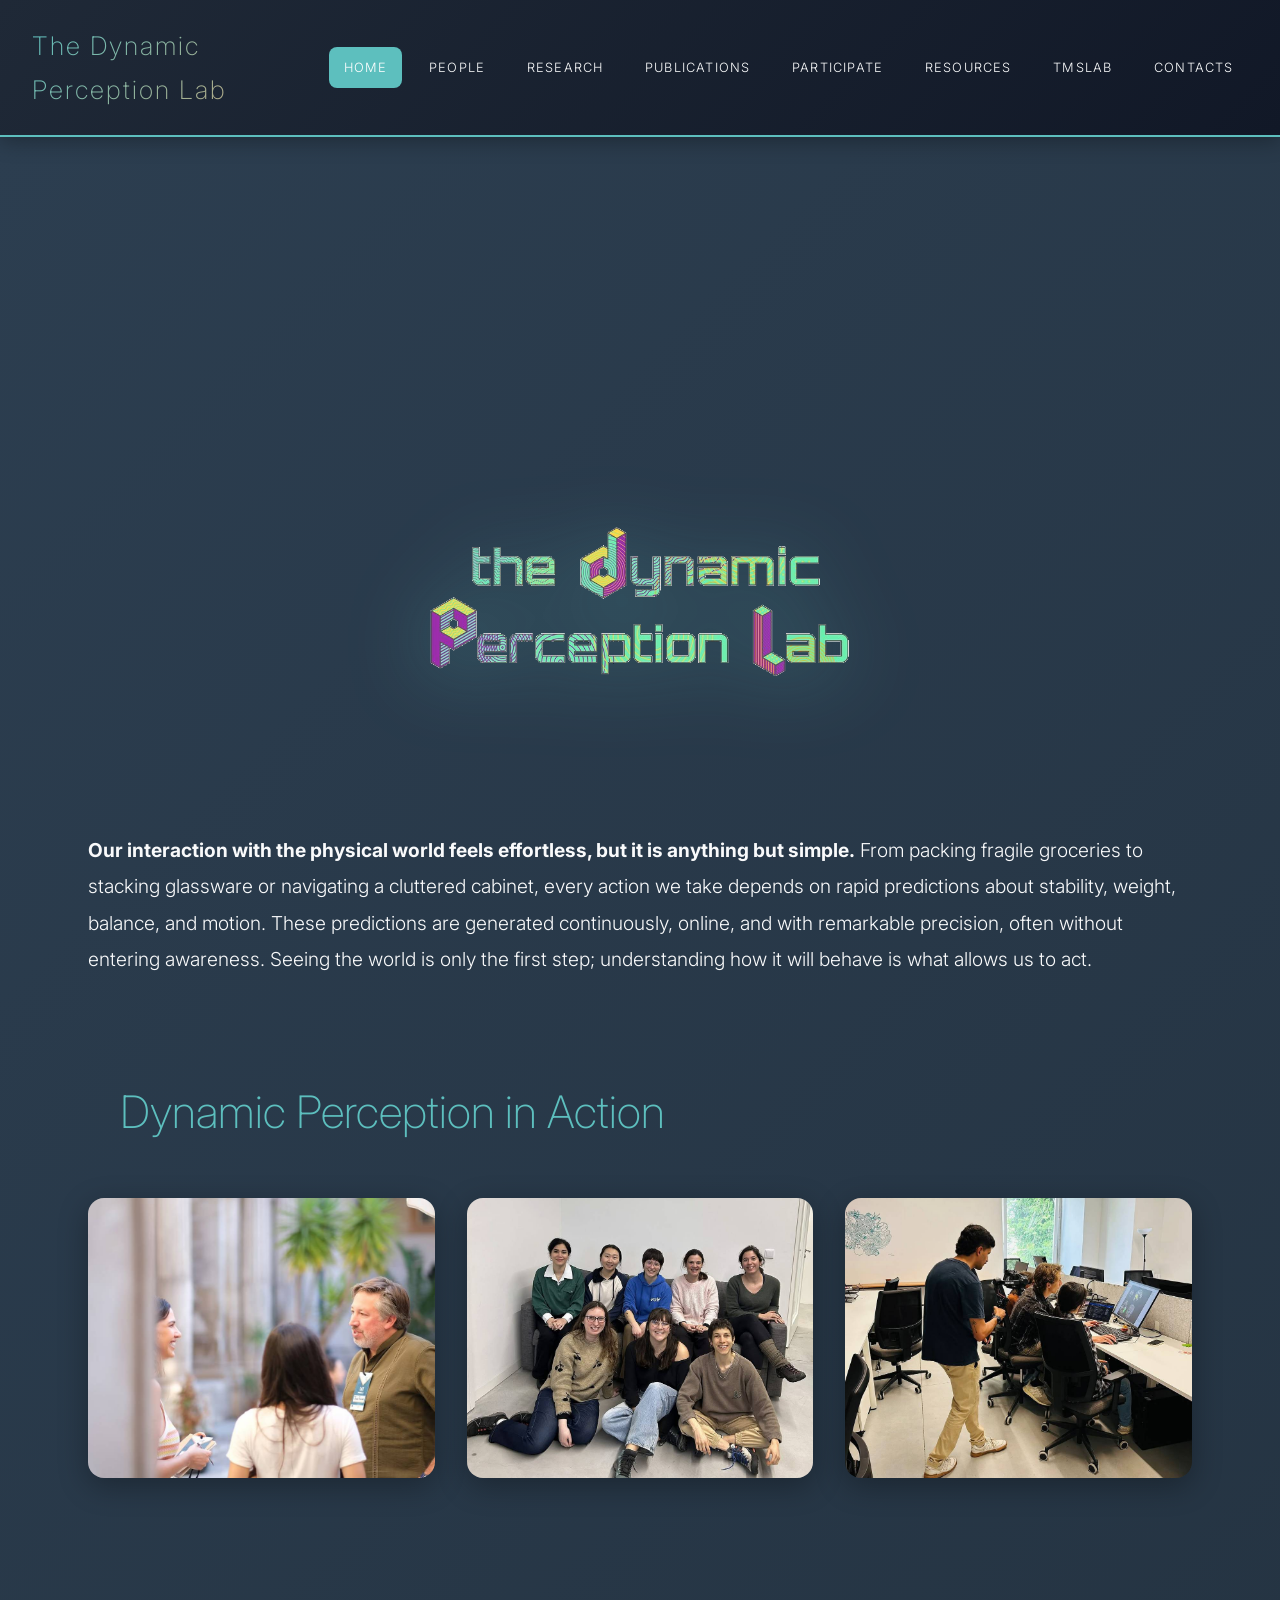
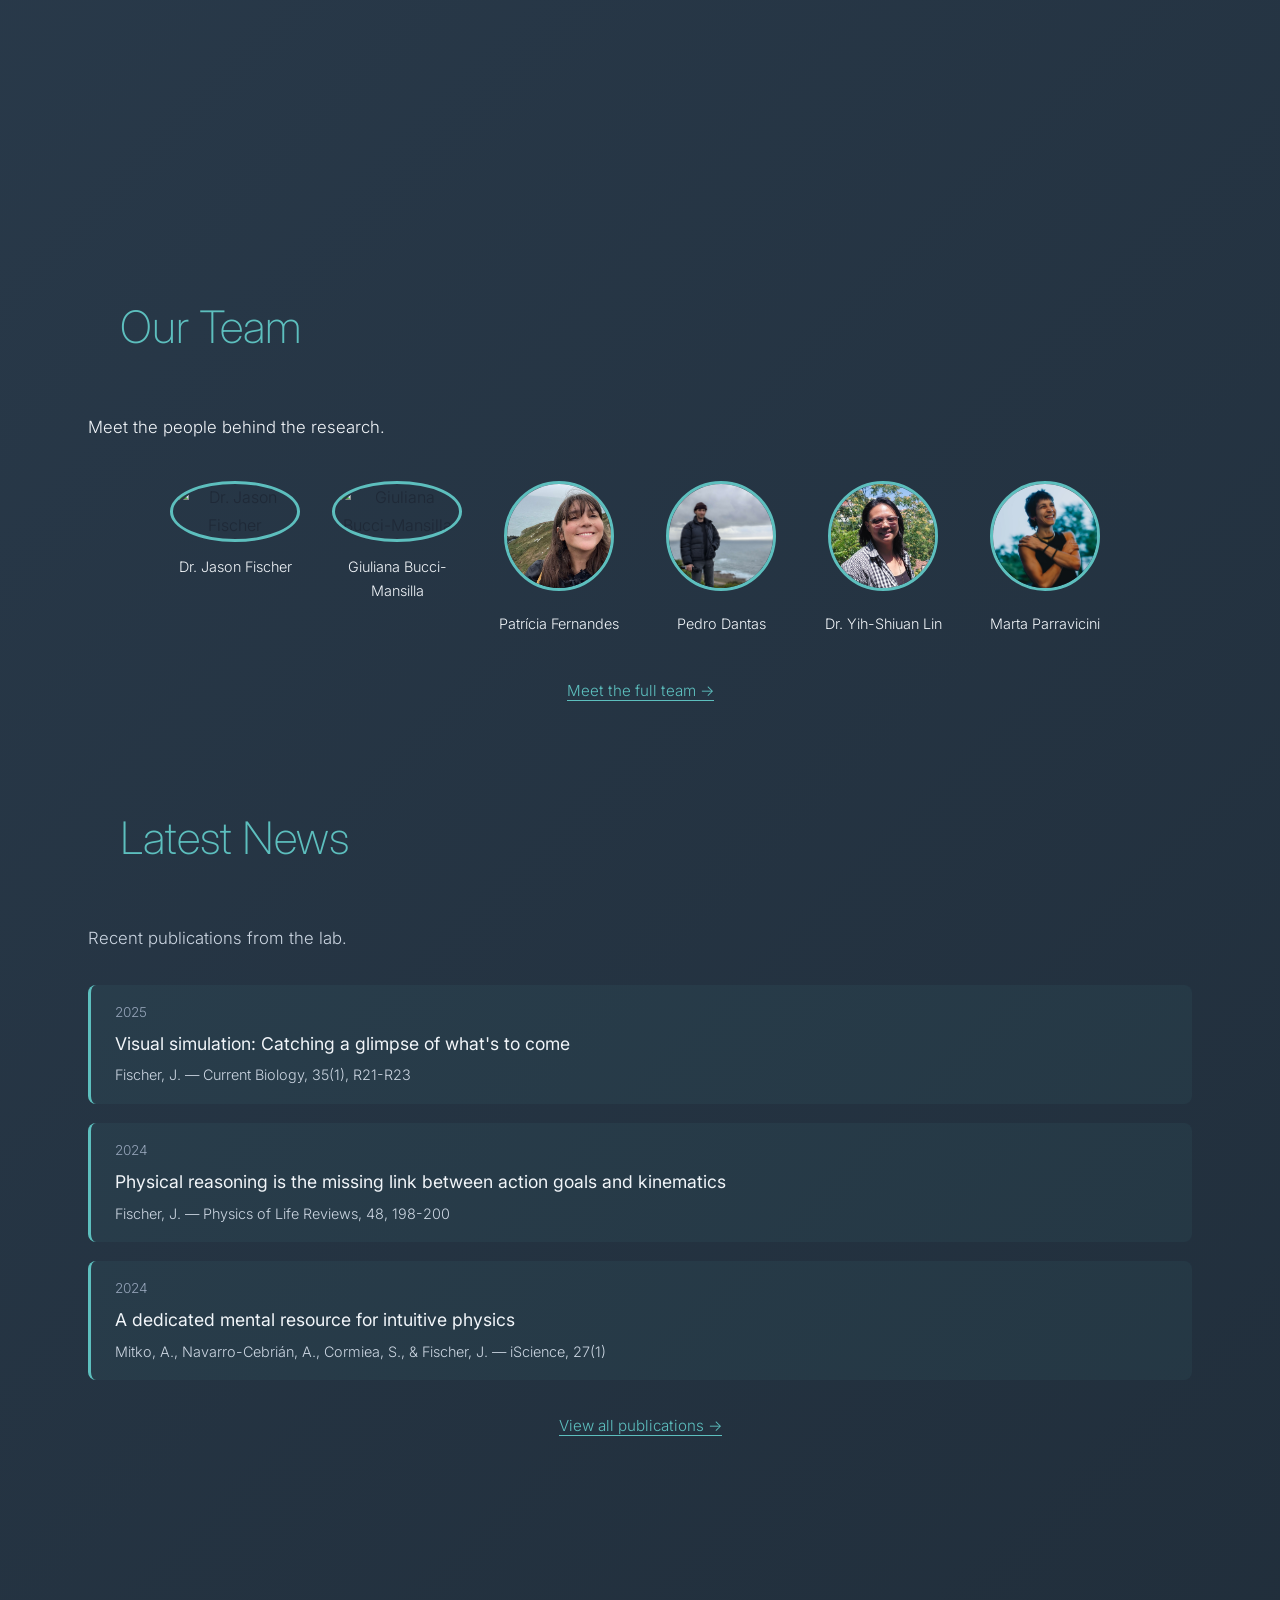
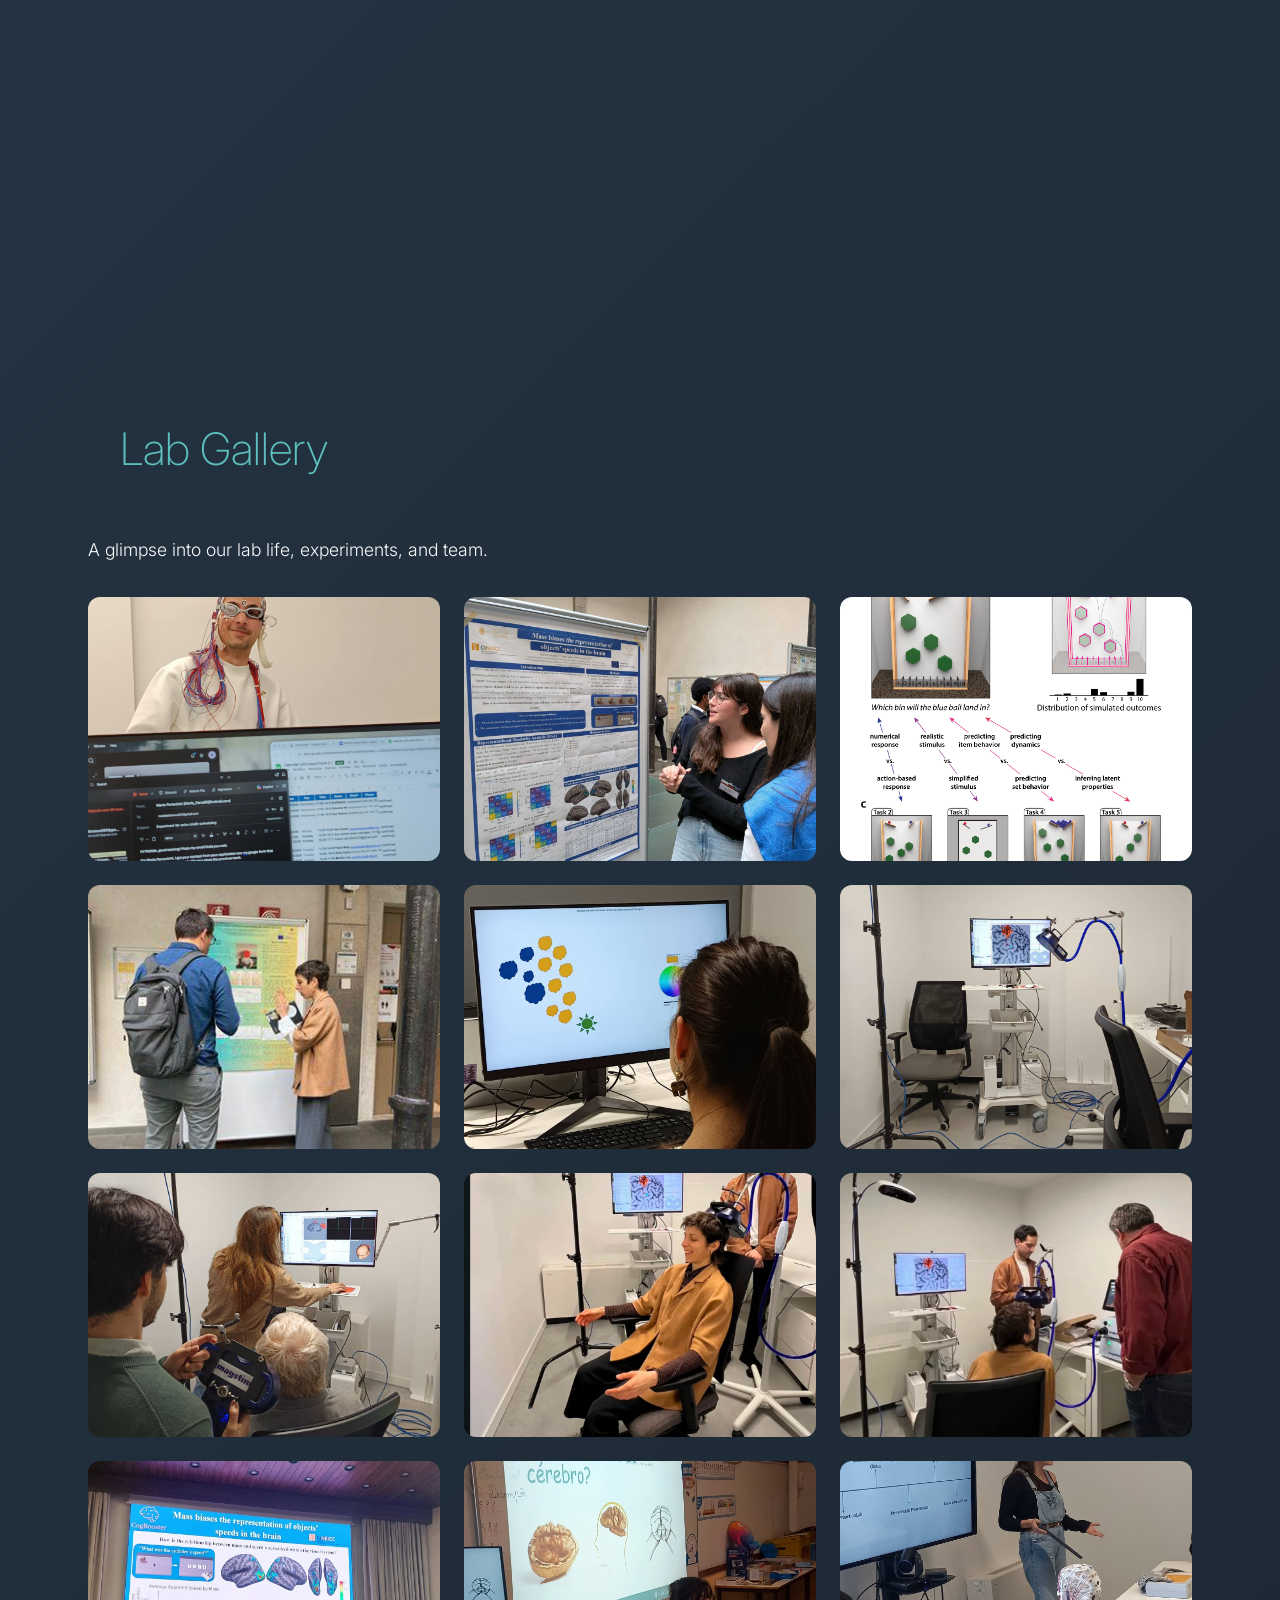
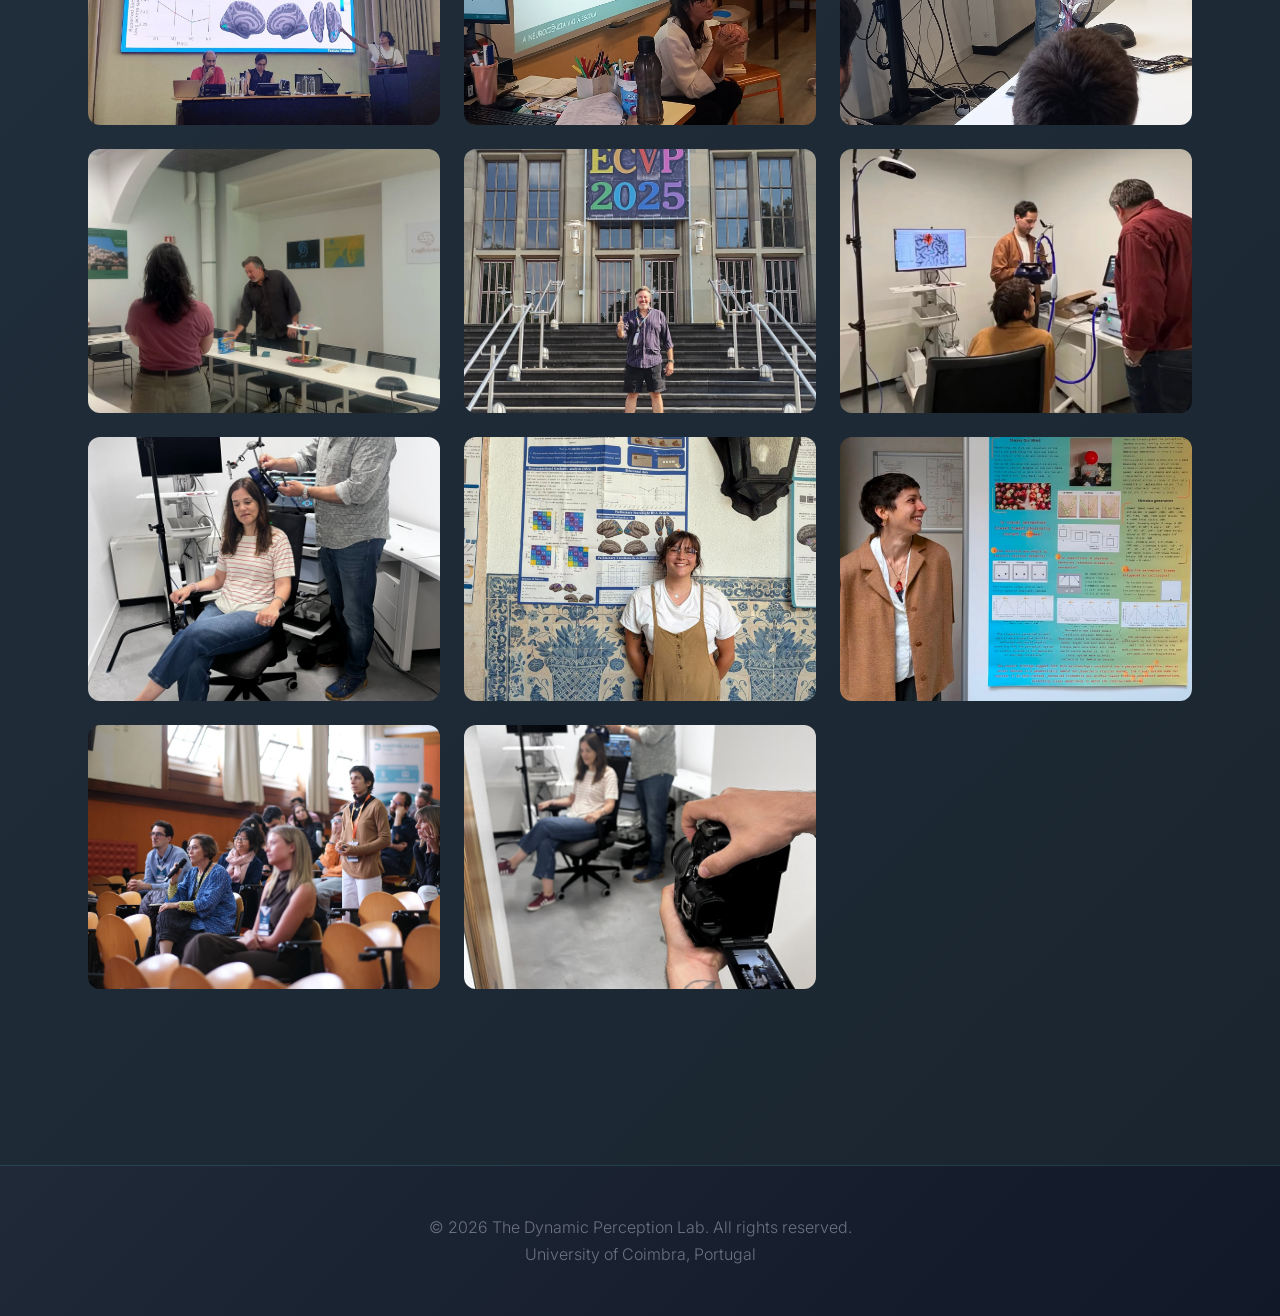
==== index.html @ 664a3f1d "Remove GitHub Course Repository section from index.html Removed GitHub Course Repository link and de" ====
<!DOCTYPE html>
<html lang="en">
<head>
    <meta charset="UTF-8">
    <meta name="viewport" content="width=device-width, initial-scale=1.0">
    <title>The Dynamic Perception Lab</title>
    
    <!-- Google Font: Inter -->
    <link rel="preconnect" href="https://fonts.googleapis.com">
    <link rel="preconnect" href="https://fonts.gstatic.com" crossorigin>
    <link href="https://fonts.googleapis.com/css2?family=Inter:wght@200;300;400;600&display=swap" rel="stylesheet">
    
<style>
    * {
        margin: 0;
        padding: 0;
        box-sizing: border-box;
    }

    :root {
        --primary: #4a9d9c;
        --secondary: #d4a574;
        --accent: #5dbfbe;
        --dark: #1f2937;
        --medium: #374151;
        --light: #f9fafb;
        --text: #1f2937;
        --text-light: #6b7280;
        --bg-dark: #111827;
    }
    
    body {
        font-family: 'Inter', -apple-system, BlinkMacSystemFont, sans-serif;
        font-weight: 300;
        line-height: 1.7;
        color: var(--text);
        background: var(--medium);
        overflow-x: hidden;
    }

    /* ============================================ */
    /* COLORI PERSONALIZZATI PER OGNI PAGINA */
    /* ============================================ */

    /* 🏠 HOME - Elegante e Sofisticata */
    #home {
        background: linear-gradient(135deg, #2c3e50 0%, #1a252f 100%);
    }
    
    #home .section-title {
        color: #5dbfbe;
        border-left-color: #5dbfbe;
    }
    
    #home .research-card {
        background: rgba(93, 191, 190, 0.1);
        border-color: rgba(93, 191, 190, 0.3);
        border-top-color: #5dbfbe;
    }
    
    #home .research-card:hover {
        box-shadow: 0 20px 60px rgba(93, 191, 190, 0.4);
    }

    /* 👥 PEOPLE - Blu verso Viola */
    #people {
        background: linear-gradient(135deg, #2d3561 0%, #1f2847 100%);
    }
    
    #people .section-title {
        color: #7b68ee;
        border-left-color: #7b68ee;
    }
    
    #people .alumni-section h2 {
        background: linear-gradient(135deg, #7b68ee, #4a5899);
        -webkit-background-clip: text;
        -webkit-text-fill-color: transparent;
        background-clip: text;
    }
    
    #people .team-member,
    #people .alumni-card {
        background: rgba(123, 104, 238, 0.15);
        border-color: rgba(123, 104, 238, 0.3);
    }
    
    #people .team-member:hover,
    #people .alumni-card:hover {
        box-shadow: 0 12px 40px rgba(123, 104, 238, 0.4);
    }
    
    #people .member-info h3,
    #people .alumni-card h3 {
        color: #7b68ee;
    }
    
    #people .role,
    #people .alumni-role {
        color: #4a5899;
    }

    /* 🔬 RESEARCH - Scura e Dorata */
    #research {
background: linear-gradient(135deg, #2a1f0e 0%, #1a1208 100%);
}
    #research .section-title {
        color: #d4a574;
        border-left-color: #d4a574;
    }
    
    #research .research-text-content h3 {
        color: #d4a574;
        border-bottom-color: #8b6f47;
    }
    
    #research .related-paper {
        background: rgba(212, 165, 116, 0.1);
        border-left-color: #d4a574;
        border-color: rgba(212, 165, 116, 0.2);
    }
    
    #research .related-paper:hover {
        box-shadow: 0 6px 25px rgba(212, 165, 116, 0.4);
    }
    
    #research .paper-journal,
    #research .related-paper h4 a {
        color: #d4a574;
    }

    /* 📚 PUBLICATIONS - Bianco e Nero */
    #publications {
    background: linear-gradient(135deg, #0d1f2d 0%, #071520 100%);
}
    
    #publications .section-title {
        color: #ffffff;
        border-left-color: #ffffff;
    }
    
    #publications .publication-card {
        background: rgba(255, 255, 255, 0.03);
        border-left-color: #ffffff;
        border-color: rgba(255, 255, 255, 0.1);
    }
    
    #publications .publication-card:hover {
        box-shadow: 0 8px 35px rgba(255, 255, 255, 0.2);
    }
    
    #publications .badge-year {
        background: #ffffff;
        color: #0a0a0a;
    }
    
    #publications .pub-journal {
        color: #f0f0f0;
    }
    
    #publications .btn-action {
        border-color: #ffffff;
        color: #ffffff;
    }
    
    #publications .btn-action:hover {
        background: #ffffff;
        color: #0a0a0a;
    }

    /* 🎯 PARTICIPATE - Blu Scuro */
    #participate {
        background: linear-gradient(135deg, #0f2537 0%, #071824 100%);
    }
    #participate .section-title {
        color: #2c7fb8;
        border-left-color: #2c7fb8;
    }
    
    #participate .research-card {
        background: rgba(44, 127, 184, 0.15);
        border-color: rgba(44, 127, 184, 0.3);
        border-top-color: #2c7fb8;
    }
    
    #participate .research-card:hover {
        box-shadow: 0 20px 60px rgba(44, 127, 184, 0.4);
    }
    
    #participate .research-card h3 {
        color: #2c7fb8;
    }
    
    #participate .contact-box {
        background: linear-gradient(135deg, #1e5a8e, #2c7fb8);
    }
    #participate .section:last-child {
    margin-bottom: 0 !important;
}

body {
    min-height: 100vh;
    display: flex;
    flex-direction: column;
}

footer {
    margin-top: auto;
}
    /* Fix Mobile per Participate */
#participate .contact-email {
    display: inline-block;
    background: white;
    color: var(--primary);
    padding: 1.2rem 3rem;
    border-radius: 50px;
    font-weight: 400;
    text-decoration: none;
    transition: all 0.3s ease;
    /* FIX MOBILE: */
    max-width: 100%;
    word-break: break-all;
    text-align: center;
}

/* Fix Journal Club box mobile */
#participate .section > div[style*="background: rgba"] {
    /* Aggiungi alla fine degli stili inline esistenti */
}

/* OPPURE aggiungi questa regola: */
@media (max-width: 768px) {
    #participate .contact-box {
        padding: 2rem 1.5rem;
    }
    
    #participate .contact-email {
        padding: 1rem 1.5rem;
        font-size: 0.85rem;
        word-break: break-word;
        display: block;
        width: 100%;
    }
    
    /* Journal Club container fix */
    #participate .section > div {
        padding: 1.5rem !important;
        max-width: 100%;
        overflow-x: auto;
    }
    
    /* Journal Club grid su mobile */
    #participate .section > div > div[style*="display: grid"] {
        grid-template-columns: 1fr !important;
        gap: 1.5rem !important;
    }
    }/* ✨ ONGOING - ELEGANTE E RAFFINATO (ORO BRONZO COME RESEARCH) */
    #ongoing {
        background: linear-gradient(135deg, #1a1612 0%, #0d0b09 100%);
    }
    #ongoing .section-title {
        color: #d4a574;
        border-left-color: #d4a574;
      
    }/* 🧲 TMSLAB - Blu Metallico Elegante */
    #tmslab {
        background: linear-gradient(135deg, #0f1f2e 0%, #0a141f 100%);
    }
    
    #tmslab .section-title {
        color: #60a5fa;
        border-left-color: #60a5fa;
    }
    
    #tmslab .research-card {
        background: rgba(96, 165, 250, 0.08);
        border-color: rgba(96, 165, 250, 0.25);
        border-top-color: #60a5fa;
    }
    
    #tmslab .research-card:hover {
        box-shadow: 0 20px 60px rgba(96, 165, 250, 0.35);
    }
     
    #contacts {
    background: linear-gradient(135deg, #0f1729 0%, #08101a 100%);
    }


    #contacts .section-title {
    color: #60a5fa;
    border-left-color: #60a5fa;
    }
    
   /* ========== TMSLAB PAGE ========== */
/* Main info cards 3-column → single column */
#tmslab .research-grid {
    grid-template-columns: 1fr !important;
    gap: 2rem;
}

/* Documentation cards */
#tmslab .section > div > div[style*="grid-template-columns: repeat(auto-fit"] {
    grid-template-columns: 1fr !important;
}

/* Forms grid 2 columns → single column */
#tmslab .section:nth-of-type(3) > div > div[style*="grid-template-columns"] {
    grid-template-columns: 1fr !important;
}

/* Reduce padding */
#tmslab .section > div {
    padding: 2rem 1.5rem !important;
}

/* Logo size */
#tmslab .logo-center img {
    max-width: 280px;
}
  /* Foto Coimbra - Alta Qualità */
.coimbra-hero {
    position: relative;
    width: 100%;
    height: 500px;
    overflow: hidden;
    background: #000;
}

.coimbra-hero img {
    width: 100%;
    height: 100%;
    object-fit: cover;
    object-position: center;
    /* NESSUN filtro! Qualità originale! */
    image-rendering: -webkit-optimize-contrast;
    image-rendering: crisp-edges;
}

.coimbra-overlay {
    position: absolute;
    bottom: 0;
    left: 0;
    right: 0;
    background: linear-gradient(
        to top, 
        rgba(42, 24, 16, 0.95) 0%, 
        rgba(42, 24, 16, 0.7) 50%,
        transparent 100%
    );
    padding: 4rem 2rem 3rem;
    color: white;
}

.coimbra-overlay h1 {
    font-size: 3.5rem;
    font-weight: 200;
    text-align: center;
    margin: 0 0 1rem 0;
    color: #ffffff;
    text-shadow: 0 2px 20px rgba(0, 0, 0, 0.8);
    letter-spacing: 1px;
}

.coimbra-overlay p {
    font-size: 1.3rem;
    text-align: center;
    margin: 0;
    color: #f5e6d3;
    text-shadow: 0 1px 10px rgba(0, 0, 0, 0.6);
    font-weight: 300;
}

/* Responsive */
@media (max-width: 768px) {
    .coimbra-hero {
        height: clamp(280px, 45vh, 350px); /* Scala fluida */
    }
    
    .coimbra-overlay {
        padding: 2rem 1.5rem 1.5rem;
    }
    
    .coimbra-overlay h1 {
        font-size: clamp(1.6rem, 4vw, 2rem);
    }
    
    .coimbra-overlay p {
        font-size: clamp(0.9rem, 2.5vw, 1rem);
    }
}
    
     #contacts .Contacts-intro strong {
        color: #60a5fa !important;
    }
    
    #contacts .Contacts-intro p {
        color: #f1f5f9 !important;
    }
    
    /* Info Box */
    #contacts .Contacts-info {
        background: rgba(96, 165, 250, 0.1);
        border: 1px solid rgba(96, 165, 250, 0.3);
    }
    
    #contacts .Contacts-info h3 {
        color: #60a5fa !important;
        font-weight: 500;
    }
    
    #contacts .Contacts-info p {
        color: #f1f5f9 !important;
    }
    
    /* Links BLU CHIARO */
    #contacts .Contacts-info a {
        color: #60a5fa !important;
        text-decoration: none;
    }
    
    #contacts .Contacts-info a:hover {
        color: #93c5fd !important;
    }
    
    /* Form Container */
    #contacts .Contacts-form-container {
        background: rgba(96, 165, 250, 0.1);
        border: 1px solid rgba(96, 165, 250, 0.3);
    }
    
    #contacts .Contacts-form-container label {
        color: #60a5fa !important;
        font-weight: 400;
    }
    
    /* Input Fields - SFONDO NERO CON TESTO BIANCO */
    #contacts .Contacts-form-container input,
    #contacts .Contacts-form-container textarea {
        background: rgba(0, 0, 0, 0.4) !important;
        border: 1px solid rgba(96, 165, 250, 0.4);
        color: #ffffff !important;
    }
    
    #contacts .Contacts-form-container input::placeholder,
    #contacts .Contacts-form-container textarea::placeholder {
        color: #94a3b8 !important;
    }
    
    #contacts .Contacts-form-container input:focus,
    #contacts .Contacts-form-container textarea:focus {
        border-color: #60a5fa;
        box-shadow: 0 0 0 3px rgba(96, 165, 250, 0.2);
        outline: none;
    }
    
    /* Checkbox */
    #contacts .Contacts-checkbox {
        color: #f1f5f9 !important;
    }
    
    #contacts .Contacts-checkbox label {
        color: #f1f5f9 !important;
        font-size: 0.85rem;
    }
    
    #contacts .Contacts-checkbox input[type="checkbox"] {
        accent-color: #60a5fa;
    }
    
    /* Submit Button */
    #contacts .Contacts-submit {
    background: transparent;
    border: 2px solid #60a5fa;
    color: #60a5fa !important;
    padding: 1rem 3rem;
    border-radius: 10px;
    font-size: 0.95rem;
    font-weight: 500;
    cursor: pointer;
    float: right;
    transition: all 0.3s ease;
    }
    
    #contacts .Contacts-submit:hover {
        background: linear-gradient(135deg, #60a5fa, #3b82f6);
        color: #ffffff !important;
        transform: translateY(-3px);
        box-shadow: 0 8px 25px rgba(96, 165, 250, 0.5);
    }
    /* ============================================ */
    /* STILI BASE (uguali per tutte le pagine) */
    /* ============================================ */

    header {
        background: linear-gradient(135deg, #1f2937 0%, #111827 100%);
        border-bottom: 2px solid var(--accent);
        position: sticky;
        top: 0;
        z-index: 1000;
        box-shadow: 0 4px 20px rgba(0,0,0,0.3);
        transition: all 0.3s ease;  /* NUOVO: transizione smooth */
    }
    /* 🏠 HOME - Menu grigio elegante */
#home ~ header,
#home.active ~ header {
    background: linear-gradient(135deg, #2c3e50 0%, #1a252f 100%);
    border-bottom-color: #5dbfbe;
}

/* 👥 PEOPLE - Menu blu-viola */
#people.active ~ header {
    background: linear-gradient(135deg, #2d3561 0%, #1f2847 100%);
    border-bottom-color: #7b68ee;
}

#people.active ~ header .logo-text {
    background: linear-gradient(135deg, #7b68ee, #4a5899);
    -webkit-background-clip: text;
    -webkit-text-fill-color: transparent;
}

/* 🔬 RESEARCH - Menu scuro dorato */
#research.active ~ header {
    background: linear-gradient(135deg, #2a2a2a 0%, #1f1f1f 100%);
    border-bottom-color: #d4a574;
}

#research.active ~ header .logo-text {
    background: linear-gradient(135deg, #d4a574, #8b6f47);
    -webkit-background-clip: text;
    -webkit-text-fill-color: transparent;
}

/* 📚 PUBLICATIONS - Menu bianco-nero */
#publications.active ~ header {
    background: linear-gradient(135deg, #0d1f2d 0%, #071520 100%);
    border-bottom-color: #60a5fa;
}

#publications.active ~ header .logo-text {
    background: linear-gradient(135deg, #ffffff, #f0f0f0);
    -webkit-background-clip: text;
    -webkit-text-fill-color: transparent;
}

/* 🎯 PARTICIPATE - Menu blu scuro */
#participate.active ~ header {
    background: linear-gradient(135deg, #0f2537 0%, #071824 100%);
    border-bottom-color: #2c7fb8;
}

#participate.active ~ header .logo-text {
    background: linear-gradient(135deg, #2c7fb8, #1e5a8e);
    -webkit-background-clip: text;
    -webkit-text-fill-color: transparent;
}
/* ✨ ONGOING - Menu oro elegante (identico a RESEARCH) */
#ongoing.active ~ header {
    background: linear-gradient(135deg, #1a1612 0%, #0d0b09 100%);
    border-bottom-color: #d4a574;
}

#ongoing.active ~ header .logo-text {
    background: linear-gradient(135deg, #d4a574, #b8916a);
    -webkit-background-clip: text;
    -webkit-text-fill-color: transparent;
}
   /* 🧲 TMSLAB - Menu blu metallico */
#tmslab.active ~ header {
    background: linear-gradient(135deg, #0f1f2e 0%, #0a141f 100%);
    border-bottom-color: #60a5fa;
}

#tmslab.active ~ header .logo-text {
    background: linear-gradient(135deg, #60a5fa, #3b82f6);
    -webkit-background-clip: text;
    -webkit-text-fill-color: transparent;
}
    
/* 📧 CONTACTS - Menu verde */
#contacts.active ~ header {
    background: linear-gradient(135deg, #0f2e1e 0%, #081a11 100%);
    border-bottom-color: #10b981;
}

#contacts.active ~ header .logo-text {
    background: linear-gradient(135deg, #10b981, #059669);
    -webkit-background-clip: text;
    -webkit-text-fill-color: transparent;
}
    .header-content {
        max-width: 1400px;
        margin: 0 auto;
        padding: 1.5rem 2rem;
        display: flex;
        justify-content: space-between;
        align-items: center;
    }

    .logo-text {
        font-size: 1.6rem;
        font-weight: 200;
        letter-spacing: 2px;
        background: linear-gradient(135deg, var(--accent), var(--secondary));
        -webkit-text-fill-color: transparent;
        background-clip: text;
        -webkit-background-clip: text;
    }

    nav {
        display: block;
    }

    nav ul {
        list-style: none;
        display: flex;
        gap: 0.8rem;
        margin: 0;
        padding: 0;
        align-items: center;
        flex-wrap: nowrap;
    }

    nav a {
        color: var(--light);
        text-decoration: none;
        font-weight: 300;
        padding: 0.6rem 0.9rem;
        border-radius: 8px;
        transition: all 0.3s cubic-bezier(0.4, 0, 0.2, 1);
        text-transform: uppercase;
        font-size: 0.8rem;
        letter-spacing: 1.2px;
        position: relative;
        display: block;
        white-space: nowrap;
    }

    nav a::after {
        content: '';
        position: absolute;
        bottom: 0;
        left: 50%;
        width: 0;
        height: 2px;
        background: var(--accent);
        transition: all 0.3s ease;
        transform: translateX(-50%);
    }

    nav a:hover::after {
        width: 80%;
    }

    nav a:hover {
        background: rgba(93, 191, 190, 0.1);
        color: var(--accent);
        transform: translateY(-2px);
    }

    nav a.active {
        background: var(--accent);
        color: white;
    }

    .mobile-toggle {
        display: none;
        background: none;
        border: none;
        cursor: pointer;
        width: 30px;
        height: 25px;
        position: relative;
        z-index: 1001;
    }

    .mobile-toggle span {
        display: block;
        position: absolute;
        height: 3px;
        width: 100%;
        background: var(--accent);
        border-radius: 3px;
        opacity: 1;
        left: 0;
        transform: rotate(0deg);
        transition: .25s ease-in-out;
    }

    .mobile-toggle span:nth-child(1) { top: 0px; }
    .mobile-toggle span:nth-child(2) { top: 10px; }
    .mobile-toggle span:nth-child(3) { top: 20px; }

    .mobile-toggle.active span:nth-child(1) {
        top: 10px;
        transform: rotate(135deg);
    }

    .mobile-toggle.active span:nth-child(2) {
        opacity: 0;
        left: -60px;
    }

    .mobile-toggle.active span:nth-child(3) {
        top: 10px;
        transform: rotate(-135deg);
    }

    .video-divider {
        position: relative;
        width: 100%;
        height: 35vh;
        overflow: hidden;
    }

    .video-divider video {
        width: 100%;
        height: 100%;
        object-fit: cover;
        filter: brightness(0.7) saturate(0.6) contrast(1.1);
    }

    #research .video-divider,
    #publications .video-divider,
    #participate .video-divider {
        height: 22vh;
    }

    .logo-center {
        width: 100%;
        display: flex;
        justify-content: center;
        align-items: center;
        padding: 70px 20px;
    }

    .logo-center img {
        width: 420px;
        max-width: 90%;
        height: auto;
        filter: drop-shadow(0 8px 40px rgba(93, 191, 190, 0.4));
    }

    .container {
        max-width: 1200px;
        margin: 0 auto;
        padding: 5rem 3rem;
    }

    .section {
        margin-bottom: 6rem;
        animation: fadeInUp 0.8s ease-out;
    }

    @keyframes fadeInUp {
        from { opacity: 0; transform: translateY(30px); }
        to { opacity: 1; transform: translateY(0); }
    }

    .section p {
        color: var(--light);
        font-weight: 300;
    }

    .section-title {
        font-size: 2.8rem;
        font-weight: 200;
        margin-bottom: 3rem;
        padding-left: 2rem;
    }

    .research-grid {
        display: grid;
        grid-template-columns: repeat(auto-fit, minmax(300px, 1fr));
        gap: 2.5rem;
    }

    .research-card {
        backdrop-filter: blur(10px);
        border-radius: 20px;
        padding: 2.5rem;
        box-shadow: 0 10px 40px rgba(0, 0, 0, 0.2);
        transition: all 0.4s cubic-bezier(0.4, 0, 0.2, 1);
        border: 1px solid;
        border-top: 3px solid;
    }

    .research-card:hover {
        transform: translateY(-10px) scale(1.02);
    }

    .research-icon {
        width: 80px;
        height: 80px;
        margin-bottom: 1.5rem;
        display: flex;
        align-items: center;
        justify-content: center;
    }

    .research-icon img {
        width: 100%;
        height: 100%;
        object-fit: contain;
    }

    .research-card h3 {
        font-size: 1.4rem;
        font-weight: 300;
        margin-bottom: 1rem;
    }

    .research-card p {
        color: var(--light);
        line-height: 1.9;
    }

    .image-grid {
        display: grid;
        grid-template-columns: repeat(auto-fit, minmax(250px, 1fr));
        gap: 2rem;
        margin: 2rem 0;
    }

    .image-grid img {
        width: 100%;
        height: 280px;
        object-fit: cover;
        border-radius: 16px;
        box-shadow: 0 8px 30px rgba(0,0,0,0.3);
        transition: transform 0.4s ease;
    }

    .image-grid img:hover {
        transform: scale(1.08);
    }

    .research-text-content {
        font-size: 1.05rem;
        line-height: 1.9;
        color: var(--light);
    }

    .research-text-content h3 {
        font-size: 1.6rem;
        font-weight: 300;
        margin: 3rem 0 1.5rem 0;
        padding-bottom: 0.8rem;
        border-bottom: 2px solid;
    }

    .research-inline-image {
        float: right;
        width: 40%;
        max-width: 400px;
        margin: 0 0 1.5rem 2rem;
        border-radius: 16px;
        box-shadow: 0 8px 30px rgba(0,0,0,0.4);
    }

    .research-inline-image img {
        width: 100%;
        height: auto;
        border-radius: 16px;
    }

    .research-inline-image:nth-of-type(2n) {
        float: left;
        margin: 0 2rem 1.5rem 0;
    }

    .team-section {
        max-width: 1200px;
        margin: 80px auto;
        padding: 0 80px;
    }

    .team-section h2 {
        font-size: 2.5em;
        font-weight: 200;
        text-align: center;
        margin-bottom: 60px;
    }

    .team-member.pi {
        display: flex;
        align-items: center;
        gap: 40px;
        margin-bottom: 20px;
        padding: 40px;
        backdrop-filter: blur(10px);
        border-radius: 24px;
        box-shadow: 0 8px 40px rgba(0,0,0,0.3);
        border: 1px solid;
    }

    .team-member.pi img {
        width: 200px;
        height: 200px;
        border-radius: 50%;
        object-fit: cover;
        border: 3px solid var(--accent);
    }

    .team-grid {
    display: grid;
    grid-template-columns: repeat(auto-fit, minmax(280px, 1fr));
    gap: 60px;  /* AUMENTATO da 40px a 60px */
}
  

    .team-member {
        backdrop-filter: blur(10px);
        border-radius: 20px;
        padding: 30px;
        box-shadow: 0 4px 20px rgba(0,0,0,0.3);
        transition: all 0.4s ease;
        border: 1px solid;
    }

    .team-member:hover {
        transform: translateY(-8px);
    }

    .team-grid .team-member img {
        width: 150px;
        height: 150px;
        border-radius: 50%;
        object-fit: cover;
        margin-bottom: 20px;
        display: block;
        border: 2px solid var(--accent);
    }

    .member-info h3 {
        font-size: 1.4em;
        font-weight: 300;
        margin: 15px 0 5px 0;
    }

    .team-member.pi .member-info h3 {
        font-size: 1.8em;
    }

    .member-info .role {
        font-size: 0.95em;
        font-weight: 400;
        margin-bottom: 15px;
        text-transform: uppercase;
    }

    .member-info .bio {
        font-size: 0.95em;
        line-height: 1.7;
        color: var(--light);
    }

    .alumni-section {
        max-width: 1200px;
        margin: 80px auto 100px;
        padding: 0 40px;
    }

    .alumni-section h2 {
        font-size: 2.5em;
        font-weight: 200;
        text-align: center;
        margin-bottom: 20px;
    }

    .alumni-intro {
        text-align: center;
        font-size: 1.05em;
        color: var(--light);
        margin-bottom: 50px;
        max-width: 700px;
        margin-left: auto;
        margin-right: auto;
    }

    .alumni-grid {
    display: grid;
    grid-template-columns: repeat(3, 1fr); /* 3 invece di 4 */
    gap: 40px; /* più spazio */
    }

    .alumni-card {
        backdrop-filter: blur(10px);
        border-radius: 16px;
        padding: 25px 20px;
        text-align: center;
        box-shadow: 0 4px 20px rgba(0,0,0,0.3);
        transition: all 0.3s ease;
        border: 1px solid;
    }

    .alumni-card:hover {
        transform: translateY(-5px);
    }

    .alumni-card img {
        width: 100px;
        height: 100px;
        border-radius: 50%;
        object-fit: cover;
        margin: 0 auto 15px;
        display: block;
        border: 2px solid var(--accent);
    }

    .alumni-card h3 {
        font-size: 1.05em;
        font-weight: 300;
        color: var(--light);
    }

    .alumni-role {
        font-size: 0.85em;
        font-weight: 400;
        text-transform: uppercase;
    }

    .alumni-period {
        font-size: 0.8em;
        color: var(--text-light);
    }

    .alumni-now {
        font-size: 0.85em;
        color: var(--light);
        line-height: 1.5;
        margin-top: 10px;
        padding-top: 10px;
        border-top: 1px solid rgba(93, 191, 190, 0.3);
        font-style: italic;
    }

    .publication-filters {
        display: flex;
        gap: 1.5rem;
        flex-wrap: wrap;
        margin-bottom: 2rem;
        padding: 1.8rem;
        background: rgba(255, 255, 255, 0.03);
        backdrop-filter: blur(10px);
        border: 1px solid rgba(93, 191, 190, 0.2);
        border-radius: 16px;
    }

    .filter-group {
        display: flex;
        flex-direction: column;
        gap: 0.5rem;
    }

    .filter-group label {
        font-size: 0.85rem;
        color: var(--secondary);
        font-weight: 400;
        text-transform: uppercase;
    }

    .filter-group select,
    .filter-group input[type="text"] {
        padding: 0.8rem 1.2rem;
        border: 1px solid rgba(93, 191, 190, 0.3);
        border-radius: 8px;
        background: rgba(31, 41, 55, 0.5);
        color: var(--light);
        font-size: 0.95rem;
        min-width: 200px;
        transition: all 0.3s ease;
    }

    .filter-group select:focus,
    .filter-group input[type="text"]:focus {
        outline: none;
        border-color: var(--accent);
    }

    .publication-card {
        backdrop-filter: blur(10px);
        padding: 2rem;
        margin-bottom: 2rem;
        border-radius: 16px;
        box-shadow: 0 4px 20px rgba(0,0,0,0.3);
        transition: all 0.3s ease;
        border: 1px solid;
        border-left: 4px solid;
    }

    .publication-card:hover {
        transform: translateY(-3px);
    }

    .pub-header {
        display: flex;
        justify-content: space-between;
        gap: 1rem;
        margin-bottom: 1rem;
    }

    .pub-header h3 {
        color: var(--light);
        font-size: 1.2rem;
        font-weight: 300;
        flex: 1;
    }

    .badge-year {
    padding: 0.3rem 0.8rem;
    border-radius: 6px;
    font-size: 0.75rem;
    font-weight: 400;
    background: rgba(255, 255, 255, 0.1);
    color: #ffffff;
    border: 1px solid rgba(255, 255, 255, 0.2);
    }

    .pub-authors {
        color: var(--light);
        font-weight: 300;
    }

    .pub-authors strong {
        color: var(--accent);
    }

    .pub-journal {
        font-weight: 400;
    }

    .pub-actions {
        display: flex;
        gap: 1rem;
        flex-wrap: wrap;
        margin-top: 1.5rem;
    }

    .btn-action {
    display: inline-block;
    padding: 0.6rem 1.2rem;
    background: transparent;
    text-decoration: none;
    border-radius: 6px;
    font-size: 0.85rem;
    border: 1px solid rgba(255, 255, 255, 0.3);
    color: rgba(255, 255, 255, 0.8);
    transition: all 0.3s ease;
    }
    
    .btn-action:hover {
        border-color: #ffffff;
        color: #ffffff;
        background: rgba(255, 255, 255, 0.05);
        transform: translateY(-2px);
    }
    .related-paper {
        backdrop-filter: blur(10px);
        padding: 2rem;
        border-radius: 16px;
        margin-bottom: 2rem;
        transition: all 0.3s ease;
        border: 1px solid;
        border-left: 3px solid;
    }

    .related-paper:hover {
        transform: translateX(8px);
    }

    .related-paper h4 a {
        text-decoration: none;
    }

    .paper-authors {
        color: var(--light);
    }

    .paper-summary {
        color: var(--text-light);
    }

    .contact-box {
        padding: 3.5rem;
        border-radius: 20px;
        color: white;
        text-align: center;
        box-shadow: 0 12px 40px rgba(0,0,0,0.3);
    }

    .contact-box h2 {
        font-size: 2.5rem;
        font-weight: 200;
    }

    .contact-email {
        display: inline-block;
        background: white;
        color: var(--primary);
        padding: 1.2rem 3rem;
        border-radius: 50px;
        font-weight: 400;
        text-decoration: none;
        transition: all 0.3s ease;
    }

    .contact-email:hover {
        transform: translateY(-3px);
        box-shadow: 0 12px 30px rgba(0,0,0,0.3);
    }

    .Contacts-banner {
        height: 100px;
    }

    .Contacts-content {
        padding: 4rem 0;
    }

    .Contacts-intro {
        max-width: 1200px;
        margin: 0 auto 3rem;
        padding: 0 2rem;
        color: var(--light);
        font-size: 1.1rem;
        line-height: 1.8;
    }

    .Contacts-grid {
        max-width: 1200px;
        margin: 0 auto;
        padding: 0 2rem;
        display: grid;
        grid-template-columns: 1fr 1.5fr;
        gap: 3rem;
    }

    .Contacts-info {
        backdrop-filter: blur(10px);
        padding: 2.5rem;
        border-radius: 16px;
        box-shadow: 0 6px 25px rgba(0,0,0,0.3);
        border: 1px solid;
    }

    .Contacts-info h3 {
        font-size: 0.9rem;
        font-weight: 500;
        text-transform: uppercase;
        margin-bottom: 1rem;
    }

    .Contacts-info p {
        color: var(--light);
        font-size: 0.95rem;
        line-height: 1.7;
    }

    .Contacts-info a {
        text-decoration: none;
    }

    .Contacts-info-section {
        margin-bottom: 2.5rem;
    }

    .Contacts-form-container {
        backdrop-filter: blur(10px);
        padding: 3rem;
        border-radius: 16px;
        box-shadow: 0 6px 25px rgba(0,0,0,0.3);
        border: 1px solid;
    }

    .Contacts-form-container .form-group {
        margin-bottom: 1.8rem;
    }

    .Contacts-form-container label {
        display: block;
        font-size: 0.9rem;
        font-weight: 400;
        margin-bottom: 0.6rem;
    }

    .Contacts-form-container input,
    .Contacts-form-container textarea {
        width: 100%;
        padding: 1rem 1.2rem;
        border: 1px solid;
        border-radius: 10px;
        background: rgba(31, 41, 55, 0.5);
        color: var(--light);
        font-size: 0.95rem;
        font-family: 'Inter', sans-serif;
        transition: all 0.3s ease;
    }

    .Contacts-form-container input:focus,
    .Contacts-form-container textarea:focus {
        outline: none;
    }

    .Contacts-form-container textarea {
        min-height: 140px;
        resize: vertical;
    }

    .Contacts-checkbox {
        display: flex;
        align-items: flex-start;
        gap: 1rem;
        margin-bottom: 1.2rem;
    }

    .Contacts-checkbox input[type="checkbox"] {
        margin-top: 4px;
        width: 20px;
        height: 20px;
        cursor: pointer;
        accent-color: var(--accent);
    }

    .Contacts-checkbox label {
        font-size: 0.85rem;
        line-height: 1.6;
        color: var(--light);
        cursor: pointer;
    }

    .Contacts-submit {
        color: white;
        padding: 1rem 3rem;
        border: none;
        border-radius: 10px;
        font-size: 0.95rem;
        font-weight: 500;
        text-transform: lowercase;
        cursor: pointer;
        float: right;
        transition: all 0.3s ease;
    }

    .Contacts-submit:hover {
        transform: translateY(-3px);
    }

    .Contacts-map {
        max-width: 1200px;
        margin: 4rem auto 0;
        padding: 0 2rem;
    }

    .Contacts-map iframe {
        width: 100%;
        height: 450px;
        border: none;
        border-radius: 16px;
        box-shadow: 0 10px 40px rgba(0,0,0,0.3);
    }

    footer {
        background: linear-gradient(135deg, #1f2937 0%, #111827 100%);
        color: var(--light);
        padding: 3rem 2rem;
        text-align: center;
        border-top: 1px solid rgba(93, 191, 190, 0.2);
    }

    footer p {
        color: var(--text-light);
    }

    .page {
        display: none;
    }

    .page.active {
        display: block;
        animation: fadeIn 0.6s ease-in;
    }

    @keyframes fadeIn {
        from { opacity: 0; transform: translateY(20px); }
        to { opacity: 1; transform: translateY(0); }
    }
@media (max-width: 1024px) {
    .alumni-grid {
        grid-template-columns: repeat(3, 1fr);
    }
}

@media (max-width: 768px) {
    .mobile-toggle {
        display: block;
    }

    nav ul {
        display: none;
        flex-direction: column;
        position: absolute;
        top: 100%;
        left: 0;
        width: 100%;
        background: linear-gradient(135deg, #1f2937 0%, #111827 100%);
        padding: 1.5rem;
        box-shadow: 0 10px 30px rgba(0,0,0,0.5);
        border-top: 2px solid var(--accent);
        gap: 0;
    }

    nav ul.active {
        display: flex;
    }

    nav a {
        display: block;
        padding: 1.2rem;
        border-bottom: 1px solid rgba(93, 191, 190, 0.2);
    }

    nav a::after {
        display: none;
    }

    .video-divider {
        height: 25vh;
    }

    .container {
        padding: 3rem 1.5rem;
        padding-bottom: 2rem !important; /* FIX SPAZIO GRIGIO */
    }

    /* FIX PEOPLE PAGE MOBILE */
    #people .team-member.pi {
        flex-direction: column;
        text-align: center;
    }
    
    #people .team-grid {
        grid-template-columns: 1fr !important; /* FORZA 1 COLONNA */
    }
    
    #people .team-member {
        text-align: center;
    }
    
    #people .team-member img,
    #people .team-grid .team-member img {
        margin: 0 auto 1.5rem;
    }

    .team-grid,
    .research-grid,
    .image-grid {
        grid-template-columns: 1fr;
    }

    #people .alumni-grid {
        grid-template-columns: 1fr !important; /* FORZA 1 COLONNA */
    }

    .research-inline-image,
    .research-inline-image:nth-of-type(2n) {
        float: none;
        width: 100%;
        margin: 1.5rem 0;
    }

    .publication-filters {
        flex-direction: column;
    }

    .Contacts-grid {
        grid-template-columns: 1fr;
    }

    .Contacts-form-container {
        padding: 2rem;
    }

    .Contacts-map iframe {
        height: 300px;
    }
    
    /* FIX PARTICIPATE PAGE */
    #participate .contact-box {
    background: linear-gradient(135deg, rgba(44, 127, 184, 0.3), rgba(30, 90, 142, 0.4));
    backdrop-filter: blur(10px);
    border: 1px solid rgba(44, 127, 184, 0.4);
    }
    
    #participate .contact-email {
        padding: 1rem 1.5rem;
        font-size: 0.9rem;
        word-break: break-word;
        display: block;
        width: 100%;
    }
    
    /* Journal Club mobile */
    #participate .section > div[style*="background: linear-gradient"] {
        padding: 2rem 1.5rem !important;
    }
    
    #participate .section > div > div[style*="grid-template-columns: 1fr 1fr"],
    #participate .section > div > div[style*="grid-template-columns: repeat(auto-fit"] {
        grid-template-columns: 1fr !important;
    }
}

@media (max-width: 480px) {
    .alumni-grid {
        grid-template-columns: 1fr;
    }
}
    /* ===== GALLERY LIGHTBOX ===== */
.gallery-grid {
    display: grid;
    grid-template-columns: repeat(auto-fit, minmax(280px, 1fr));
    gap: 1.5rem;
    margin-top: 2rem;
}

.gallery-item {
    position: relative;
    overflow: hidden;
    border-radius: 12px;
    cursor: pointer;
    aspect-ratio: 4/3;
}

.gallery-item img {
    width: 100%;
    height: 100%;
    object-fit: cover;
    transition: transform 0.4s ease;
}

.gallery-item:hover img {
    transform: scale(1.05);
}

.gallery-item-overlay {
    position: absolute;
    inset: 0;
    background: rgba(0,0,0,0);
    transition: background 0.3s ease;
    display: flex;
    align-items: center;
    justify-content: center;
}

.gallery-item:hover .gallery-item-overlay {
    background: rgba(93, 191, 190, 0.2);
}

.gallery-item-overlay span {
    color: white;
    font-size: 2rem;
    opacity: 0;
    transition: opacity 0.3s ease;
}

.gallery-item:hover .gallery-item-overlay span {
    opacity: 1;
}

/* Lightbox */
.lightbox {
    display: none;
    position: fixed;
    inset: 0;
    background: rgba(0,0,0,0.92);
    z-index: 9999;
    align-items: center;
    justify-content: center;
    padding: 2rem;
}

.lightbox.open {
    display: flex;
}

.lightbox img {
    max-width: 90vw;
    max-height: 85vh;
    object-fit: contain;
    border-radius: 8px;
    box-shadow: 0 20px 60px rgba(0,0,0,0.5);
}

.lightbox-close {
    position: absolute;
    top: 1.5rem;
    right: 2rem;
    color: white;
    font-size: 2.5rem;
    cursor: pointer;
    line-height: 1;
    transition: color 0.3s;
}

.lightbox-close:hover {
    color: var(--accent);
}

.lightbox-caption {
    position: absolute;
    bottom: 2rem;
    left: 50%;
    transform: translateX(-50%);
    color: #cbd5e1;
    font-size: 0.95rem;
    text-align: center;
}

.lightbox-nav {
    position: absolute;
    top: 50%;
    transform: translateY(-50%);
    color: white;
    font-size: 3rem;
    cursor: pointer;
    transition: color 0.3s;
    padding: 1rem;
    user-select: none;
}

.lightbox-nav:hover {
    color: var(--accent);
}

.lightbox-prev { left: 1rem; }
.lightbox-next { right: 1rem; }

/* Accessibility: skip-link, visible only on keyboard focus */
.skip-link {
    position: absolute;
    top: -60px;
    left: 1rem;
    background: var(--accent);
    color: #111827;
    padding: 0.8rem 1.5rem;
    border-radius: 8px;
    font-weight: 600;
    text-decoration: none;
    z-index: 2000;
    transition: top 0.2s ease;
}

.skip-link:focus {
    top: 1rem;
}

/* Accessibility: respect reduced-motion preference */
@media (prefers-reduced-motion: reduce) {
    * {
        animation-duration: 0.01ms !important;
        animation-iteration-count: 1 !important;
        transition-duration: 0.01ms !important;
        scroll-behavior: auto !important;
    }
}
</style>
</head>
<body>

<a href="#home" class="skip-link">Skip to content</a>

<header>
    <div class="header-content">
        <div class="logo-text">The Dynamic Perception Lab</div>
        <button class="mobile-toggle" id="mobileToggle" onclick="toggleMenu()" aria-label="Toggle navigation menu" aria-expanded="false" aria-controls="menu">
            <span></span>
            <span></span>
            <span></span>
        </button>
        <nav aria-label="Main navigation">
    <ul id="menu">
        <li><a href="#" onclick="showPage('home', this); return false;" class="active">HOME</a></li>
        <li><a href="#" onclick="showPage('people', this); return false;">PEOPLE</a></li>
        <li><a href="#" onclick="showPage('research', this); return false;">RESEARCH</a></li>
        <li><a href="#" onclick="showPage('publications', this); return false;">PUBLICATIONS</a></li>
        <li><a href="#" onclick="showPage('ongoing', this); return false;">PARTICIPATE</a></li>
        <li><a href="#" onclick="showPage('participate', this); return false;">RESOURCES</a></li>
        <li><a href="#" onclick="showPage('tmslab', this); return false;">TMSLAB</a></li>
        <li><a href="#" onclick="showPage('contacts', this); return false;">contacts</a></li>
    </ul>
</nav>
    </div>
</header>

<!-- HOME PAGE -->
<div id="home" class="page active" tabindex="-1">
    <section class="video-divider">
        <video autoplay loop muted playsinline preload="metadata">
            <source src="hero-video.mp4" type="video/mp4">
        </video>
    </section>
    
    <div class="logo-center">
        <img src="lab-logo-transparent (1).png" alt="Dynamic Perception Lab">
    </div>
    
    <div class="container">
        <section class="section">
            <p style="font-size: 1.2rem; line-height: 1.9;">
                <strong>Our interaction with the physical world feels effortless, but it is anything but simple.</strong> From packing fragile groceries to stacking glassware or navigating a cluttered cabinet, every action we take depends on rapid predictions about stability, weight, balance, and motion. These predictions are generated continuously, online, and with remarkable precision, often without entering awareness. Seeing the world is only the first step; understanding how it will behave is what allows us to act.
            </p>
        </section>

        <section class="section">
            <h2 class="section-title">Dynamic Perception in Action</h2>
            <div class="image-grid">
            <img src="jf.jpg" alt="Physical prediction" style="cursor: pointer;" onclick="openLightbox(21)">
            <img src="female.jpg" alt="Stability and balance" style="cursor: pointer;" onclick="openLightbox(22)">
            <img src="lsb.jpg" alt="Structural dynamics" style="cursor: pointer;" onclick="openLightbox(23)">
        </div>
        </section>
        
        <section class="video-divider" style="margin-top: 4rem;">
            <video autoplay loop muted playsinline preload="metadata">
                <source src="tt.mp4" type="video/mp4">
            </video>
        </section>
        
       
        <section class="section">
            <h2 class="section-title">Our Team</h2>
            <p style="font-size: 1.05rem; color: #f1f5f9; margin-bottom: 2.5rem;">Meet the people behind the research.</p>
            <div style="display: flex; flex-wrap: wrap; gap: 2rem; justify-content: center;">
                <div style="text-align: center; width: 130px;">
                    <img src="jason-fischer.png" alt="Dr. Jason Fischer" style="width: 110px; height: 110px; border-radius: 50%; object-fit: cover; border: 3px solid var(--accent); margin-bottom: 0.8rem;">
                    <p style="color: #f1f5f9; font-size: 0.9rem; margin: 0;">Dr. Jason Fischer</p>
                </div>
                <div style="text-align: center; width: 130px;">
                    <img src="giuliana-bucci.png" alt="Giuliana Bucci-Mansilla" style="width: 110px; height: 110px; border-radius: 50%; object-fit: cover; border: 3px solid var(--accent); margin-bottom: 0.8rem;">
                    <p style="color: #f1f5f9; font-size: 0.9rem; margin: 0;">Giuliana Bucci-Mansilla</p>
                </div>
                <div style="text-align: center; width: 130px;">
                    <img src="image.jpeg" alt="Patrícia Fernandes" style="width: 110px; height: 110px; border-radius: 50%; object-fit: cover; border: 3px solid var(--accent); margin-bottom: 0.8rem;">
                    <p style="color: #f1f5f9; font-size: 0.9rem; margin: 0;">Patrícia Fernandes</p>
                </div>
                <div style="text-align: center; width: 130px;">
                    <img src="Pedroimg.png" alt="Pedro Dantas" style="width: 110px; height: 110px; border-radius: 50%; object-fit: cover; border: 3px solid var(--accent); margin-bottom: 0.8rem;">
                    <p style="color: #f1f5f9; font-size: 0.9rem; margin: 0;">Pedro Dantas</p>
                </div>
                <div style="text-align: center; width: 130px;">
                    <img src="Yih-Shiuan_Lin.jpg" alt="Dr. Yih-Shiuan Lin" style="width: 110px; height: 110px; border-radius: 50%; object-fit: cover; border: 3px solid var(--accent); margin-bottom: 0.8rem;">
                    <p style="color: #f1f5f9; font-size: 0.9rem; margin: 0;">Dr. Yih-Shiuan Lin</p>
                </div>
                <div style="text-align: center; width: 130px;">
                    <img src="marta.png" alt="Marta Parravicini" style="width: 110px; height: 110px; border-radius: 50%; object-fit: cover; border: 3px solid var(--accent); margin-bottom: 0.8rem;">
                    <p style="color: #f1f5f9; font-size: 0.9rem; margin: 0;">Marta Parravicini</p>
                </div>
            </div>
            <div style="text-align: center; margin-top: 2.5rem;">
                <a href="#" onclick="showPage('people', null); return false;" style="color: var(--accent); text-decoration: none; border-bottom: 1px solid var(--accent); font-size: 0.95rem;">Meet the full team →</a>
            </div>
        </section>

        <section class="section">
            <h2 class="section-title">Latest News</h2>
            <p style="font-size: 1.05rem; color: #cbd5e1; margin-bottom: 2rem;">Recent publications from the lab.</p>
            <div style="display: grid; gap: 1.2rem;">
                <div style="border-left: 3px solid var(--accent); padding: 1rem 1.5rem; background: rgba(93, 191, 190, 0.06); border-radius: 8px;">
                    <p style="color: #94a3b8; font-size: 0.85rem; margin-bottom: 0.3rem;">2025</p>
                    <h4 style="color: #f1f5f9; font-size: 1.1rem; font-weight: 400; margin-bottom: 0.3rem;">Visual simulation: Catching a glimpse of what's to come</h4>
                    <p style="color: #cbd5e1; font-size: 0.9rem; margin: 0;">Fischer, J. — Current Biology, 35(1), R21-R23</p>
                </div>
                <div style="border-left: 3px solid var(--accent); padding: 1rem 1.5rem; background: rgba(93, 191, 190, 0.06); border-radius: 8px;">
                    <p style="color: #94a3b8; font-size: 0.85rem; margin-bottom: 0.3rem;">2024</p>
                    <h4 style="color: #f1f5f9; font-size: 1.1rem; font-weight: 400; margin-bottom: 0.3rem;">Physical reasoning is the missing link between action goals and kinematics</h4>
                    <p style="color: #cbd5e1; font-size: 0.9rem; margin: 0;">Fischer, J. — Physics of Life Reviews, 48, 198-200</p>
                </div>
                <div style="border-left: 3px solid var(--accent); padding: 1rem 1.5rem; background: rgba(93, 191, 190, 0.06); border-radius: 8px;">
                    <p style="color: #94a3b8; font-size: 0.85rem; margin-bottom: 0.3rem;">2024</p>
                    <h4 style="color: #f1f5f9; font-size: 1.1rem; font-weight: 400; margin-bottom: 0.3rem;">A dedicated mental resource for intuitive physics</h4>
                    <p style="color: #cbd5e1; font-size: 0.9rem; margin: 0;">Mitko, A., Navarro-Cebrián, A., Cormiea, S., & Fischer, J. — iScience, 27(1)</p>
                </div>
            </div>
            <div style="text-align: center; margin-top: 2rem;">
                <a href="#" onclick="showPage('publications', null); return false;" style="color: var(--accent); text-decoration: none; border-bottom: 1px solid var(--accent); font-size: 0.95rem;">View all publications →</a>
            </div>
        </section>


        <section class="video-divider" style="margin-top: 3rem;">
            <video autoplay loop muted playsinline preload="metadata">
                <source src="patricia_8.mp4" type="video/mp4">
            </video>
            </section>
            </div>
    
            <!-- GALLERY -->
<div class="container">
    <section class="section">
        <h2 class="section-title">Lab Gallery</h2>
        <p style="font-size: 1.1rem; color: var(--light); margin-bottom: 1rem;">
            A glimpse into our lab life, experiments, and team.
        </p>

        <div class="gallery-grid">
            <div class="gallery-item" onclick="openLightbox(1)">
                <img src="p.jpg" alt="Experiment">
                <div class="gallery-item-overlay"><span>+</span></div>
            </div>
            <div class="gallery-item" onclick="openLightbox(2)">
                <img src="pat.jpg" alt="Lab setup">
                <div class="gallery-item-overlay"><span>+</span></div>
            </div>
            <div class="gallery-item" onclick="openLightbox(3)">
                <img src="Stimuli_v2.png" alt="Stimuli">
                <div class="gallery-item-overlay"><span>+</span></div>
            </div>
            <div class="gallery-item" onclick="openLightbox(4)">
                <img src="pos.jpg" alt="Research">
                <div class="gallery-item-overlay"><span>+</span></div>
            </div>
            <div class="gallery-item" onclick="openLightbox(5)">
                <img src="signal-2026-07-28-13-37-30-302_002.jpg" alt="Data">
                <div class="gallery-item-overlay"><span>+</span></div>
            </div>
             <div class="gallery-item" onclick="openLightbox(6)">
                <img src="signal-2026-07-28-13-37-30-302_006.jpg" alt="Research">
                <div class="gallery-item-overlay"><span>+</span></div>
            </div>
            <div class="gallery-item" onclick="openLightbox(7)">
                <img src="signal-2026-07-28-13-37-30-302_007.jpg" alt="Research">
                <div class="gallery-item-overlay"><span>+</span></div>
            </div>
            <div class="gallery-item" onclick="openLightbox(8)">
                <img src="WhatsApp Image 2026-07-28 at 14.37.22 (1).jpeg" alt="Research">
                <div class="gallery-item-overlay"><span>+</span></div>
            </div>
            <div class="gallery-item" onclick="openLightbox(9)">
                <img src="WhatsApp Image 2026-07-28 at 14.37.22 (2).jpeg" alt="Research">
                <div class="gallery-item-overlay"><span>+</span></div>
            </div>
            <div class="gallery-item" onclick="openLightbox(10)">
                <img src="aud.jpg" alt="Experiment">
                <div class="gallery-item-overlay"><span>+</span></div>
            </div>
            <div class="gallery-item" onclick="openLightbox(11)">
                <img src="child.jpg" alt="Lab setup">
                <div class="gallery-item-overlay"><span>+</span></div>
            </div>
            <div class="gallery-item" onclick="openLightbox(12)">
                <img src="clas.jpg" alt="Stimuli">
                <div class="gallery-item-overlay"><span>+</span></div>
            </div>
            <div class="gallery-item" onclick="openLightbox(13)">
                <img src="jclas.jpg" alt="Research">
                <div class="gallery-item-overlay"><span>+</span></div>
            </div>
            <div class="gallery-item" onclick="openLightbox(14)">
                <img src="jcolor.jpg" alt="Data">
                <div class="gallery-item-overlay"><span>+</span></div>
            </div>
             <div class="gallery-item" onclick="openLightbox(15)">
                <img src="jmsm.jpeg" alt="Research">
                <div class="gallery-item-overlay"><span>+</span></div>
            </div>
            <div class="gallery-item" onclick="openLightbox(16)">
                <img src="jtms.jpg" alt="Research">
                <div class="gallery-item-overlay"><span>+</span></div>
            </div>
            <div class="gallery-item" onclick="openLightbox(17)">
                <img src="poster.jpg" alt="Research">
                <div class="gallery-item-overlay"><span>+</span></div>
            </div>
            <div class="gallery-item" onclick="openLightbox(18)">
                <img src="posterm.jpeg" alt="Research">
                <div class="gallery-item-overlay"><span>+</span></div>
            </div>
            <div class="gallery-item" onclick="openLightbox(19)">
                <img src="saw.jpg" alt="Research">
                <div class="gallery-item-overlay"><span>+</span></div>
            </div>
            <div class="gallery-item" onclick="openLightbox(20)">
                <img src="tmsss.jpg" alt="Research">
                <div class="gallery-item-overlay"><span>+</span></div>
            </div>
            
    </section>
        <!-- LIGHTBOX -->
    <div class="lightbox" id="lightbox" onclick="closeLightboxOutside(event)">
        <span class="lightbox-close" onclick="closeLightbox()">×</span>
        <span class="lightbox-nav lightbox-prev" onclick="changeImage(-1)">‹</span>
        <img id="lightbox-img" src="" alt="">
        <span class="lightbox-nav lightbox-next" onclick="changeImage(1)">›</span>
        <div class="lightbox-caption" id="lightbox-caption"></div>
    </div>
</div>
</div>

<!-- PEOPLE PAGE -->
<div id="people" class="page">
    <section class="video-divider" style="margin-bottom: 3rem;">
        <video autoplay loop muted playsinline preload="metadata" loading="lazy">
            <source src="people-video.mp4" type="video/mp4">
        </video>
    </section>
            
            <div class="team-member pi">
                <img src="jason-fischer.png" alt="Dr. Jason Fischer">
                <div class="member-info">
                    <h3>Dr. Jason Fischer</h3>
                    <p class="role">Principal Investigator</p>
                    <p class="bio">Leads research at the intersection of visual perception and cognition, with a focus on intuitive physics—the mental systems that allow us to understand and predict physical behavior. His work explores how the brain transforms visual information into physical knowledge that guides everyday interactions with the world.</p>
                    <p class="email" style="margin-top: 1rem; font-size: 0.9rem; color: #7b68ee;">
                        <strong>Email:</strong> <a href="mailto:jason.fischer@uc.pt" style="color: #7b68ee; text-decoration: none;">jason.fischer@uc.pt</a>
                    </p>
                </div>
            </div>

            <div class="team-grid" style="grid-template-columns: repeat(2, 1fr);">
                <!-- GIULIANA BUCCI-MANSILLA -->
                <div class="team-member">
                    <img src="giuliana-bucci.png" alt="Giuliana Bucci-Mansilla">
                    <div class="member-info">
                        <h3>Giuliana Bucci-Mansilla</h3>
                        <p class="role">PhD Student</p>
                        <p class="bio">Giuliana Bucci-Mansilla explores visual dynamics in complex environments and their connection to cognitive processes like decision-making. Her research extends to comparative cognition, examining how different primate species solve physics problems to uncover shared and unique mechanisms across species.</p>
                        <p class="email" style="margin-top: 1rem; font-size: 0.9rem; color: #7b68ee;">
                            <strong>Email:</strong> <a href="mailto:giubucci@gmail.com" style="color: #7b68ee; text-decoration: none;">giubucci@gmail.com/</a>
                        </p>
                    </div>
                </div>

                <!-- Patricia -->
                <div class="team-member">
                    <img src="image.jpeg" alt="Patrícia Fernandes">
                    <div class="member-info">
                        <h3>Patrícia Fernandes</h3>
                        <p class="role">PhD Student</p>
                        <p class="bio">Patrícia Fernandes holds a bachelor's degree in psychology and a master's degree in clinical neuropsychology, both from the University of Coimbra. She's currently a PhD student at the lab and collaborating with the Developmental Social Vision Lab from Bangor University. She's exploring the relationship between how we perceive and interact with the physical world (intuitive physics) and the social world (social cognition) across the brain and mind and from childhood to adulthood.</p>
                        <p class="email" style="margin-top: 1rem; font-size: 0.9rem; color: #7b68ee;">
                            <strong>Email:</strong> <a href="mailto:apatpfer@gmail.com" style="color: #7b68ee; text-decoration: none;">apatpfer@gmail.com</a>
                        </p>
                    </div>
                </div>

                <!-- Pedro-->
                <div class="team-member">
                    <img src="Pedroimg.png" alt="Pedro Dantas">
                    <div class="member-info">
                        <h3>Pedro Dantas</h3>
                        <p class="role">Master Student</p>
                        <p class="bio">Pedro Dantas holds a Bachelor's degree in Psychology from the University of Coimbra, where is currently pursuing his Master's degree in Clinical Neuropsychology. His main interests are in language, mental imagery and intuitive physics, with a broader curiosity for their neural representation and organization in the mind.</p>
                        <p class="email" style="margin-top: 1rem; font-size: 0.9rem; color: #7b68ee;">
                            <strong>Email:</strong> <a href="mailto:pmbd50@gmail.com" style="color: #7b68ee; text-decoration: none;">pmbd50@gmail.com</a>
                        </p>
                    </div>
                </div>

                <!-- Yih-Shiuan_Lin-->
                <div class="team-member">
                <img src="Yih-Shiuan_Lin.jpg" alt="Yih-Shiuan Lin">
                <div class="member-info">
                    <h3>Dr. Yih-Shiuan Lin 林易萱</h3>
                    <p class="role">Postdoc</p>
                    <p class="bio">As a visual neuroscientist, Yih-Shiuan applies her training in experimental psychology to investigate the mechanisms underlying human vision. She uses visual illusions as experimental tools, combining behavioral and neuroimaging methods to uncover how the brain computes perceptual experience. She is particularly interested in bridging low- and high-level visual processing. For example, she explores how classical visual illusions—such as the <a href="https://en.wikipedia.org/wiki/Vertical–horizontal_illusion" target="_blank" style="color: #cbd5e1; text-decoration: none; border-bottom: 1px solid #cbd5e1;">vertical–horizontal illusion</a>—shape our physical judgments and predictions about the world.</p>
                    
                    <!-- Link sito personale -->
                    <p style="margin-top: 1rem; font-size: 0.9rem;">
                        <a href="https://yih-shiuan-lin.github.io/" target="_blank" style="color: #cbd5e1; text-decoration: none; border-bottom: 1px solid #cbd5e1;"> Personal Website</a>
                    </p>
                    
                    <p class="email" style="margin-top: 1rem; font-size: 0.9rem; color: #7b68ee;">
                        <strong>Email:</strong> <a href="mailto:yih-shiuan.lin@proton.me" style="color: #7b68ee; text-decoration: none;">yih-shiuan.lin@proton.me</a>
                    </p>
                </div>
            </div>
                <!-- NEW MEMBER 4 -->
                
                <!-- Marta Parravicini -->
                    <div class="team-member">
                    <img src="marta.png" alt="Marta Parravicini">
                    <div class="member-info">
                        <h3>Marta Parravicini</h3>
                        <p class="role">Research Assistant</p>
                        <p class="bio">Marta Parravicini holds a Bachelor's degree in Psychology from the University of Bergamo and a Master's degree in Cognitive Sciences from the University of Milan, completed with an experimental thesis in Coimbra on real-world object interaction. Her interests lie in perception, action, and intuitive physics, with a broader curiosity for how neural and molecular processes shape behavior and the everyday balance—or sbilico—of experience..</p>
                        <p class="email" style="margin-top: 1rem; font-size: 0.9rem; color: #7b68ee;">
                            <strong>Email:</strong> <a href="mailto:Marta_Parra99@hotmail.com" style="color: #7b68ee; text-decoration: none;">Marta_Parra99@hotmail.com</a>
                        </p>
                    </div>
                </div>

            </div>
        </section>

        <section class="alumni-section">
            <h2>Alumni</h2>
            <p class="alumni-intro">Grateful for all our past lab alumni.</p>
            
            <div class="alumni-grid">
                
                <!-- abdul -->
                <div class="alumni-card">
                    <img src="Abdul_small.png" alt="Abdul-Rahim Deeb">
                    <h3>Abdul-Rahim Deeb</h3>
                    <p class="alumni-role">Postdoctoral Scholar</p>
                    <p class="alumni-period">2023-2026</p>
                    <p class="alumni-now">Assistant Professor, Department of Psychology, Mississippi State University</p>
                </div>
        
                <div class="alumni-card">
                    <img src="sarah-cormiea.png" alt="Dr. Sarah Cormiea">
                    <h3>Dr. Sarah Cormiea</h3>
                    <p class="alumni-role">Graduate Student</p>
                    <p class="alumni-period">2017-2022</p>
                    <p class="alumni-now">Postdoctoral Scholar<br>University of Pennsylvania</p>
                </div>

                <div class="alumni-card">
                    <img src="ana-navarro.png" alt="Dr. Ana Navarro-Cebrian">
                    <h3>Dr. Ana Navarro-Cebrian</h3>
                    <p class="alumni-role">Research Scientist</p>
                    <p class="alumni-period">2019-2021</p>
                    <p class="alumni-now">Lecturer<br>University of Maryland, College Park</p>
                </div>

                <div class="alumni-card">
                    <img src="taylor-washington.png" alt="Taylor Washington">
                    <h3>Taylor Washington</h3>
                    <p class="alumni-role">Research Program Coordinator</p>
                    <p class="alumni-period">2019-2021</p>
                </div>

                <div class="alumni-card">
                    <img src="li-guo.png" alt="Dr. Li Guo">
                    <h3>Dr. Li Guo</h3>
                    <p class="alumni-role">Graduate Student</p>
                    <p class="alumni-period">2016-2020</p>
                    <p class="alumni-now">User Experience Researcher<br>Google</p>
                </div>

                <div class="alumni-card">
                    <img src="florence-campana.png" alt="Dr. Florence Campana">
                    <h3>Dr. Florence Campana</h3>
                    <p class="alumni-role">Postdoctoral Scholar</p>
                    <p class="alumni-period">2017-2018</p>
                </div>

                <div class="alumni-card">
                    <img src="sachi-sanghavi.png" alt="Sachi Sanghavi">
                    <h3>Sachi Sanghavi</h3>
                    <p class="alumni-role">Resident Game Development Guru</p>
                    <p class="alumni-period">2016-2017</p>
                </div>

                <div class="alumni-card">
                    <img src="sukeun-jeong.png" alt="Dr. Su Keun Jeong">
                    <h3>Dr. Su Keun Jeong</h3>
                    <p class="alumni-role">Postdoctoral Scholar</p>
                    <p class="alumni-period">2016</p>
                    <p class="alumni-now">Assistant Professor<br>Chungbuk National University</p>
                </div>

                <div class="alumni-card">
                    <img src="alissa-lutz.png" alt="Alissa Lutz">
                    <h3>Alissa Lutz</h3>
                    <p class="alumni-role">Research Program Coordinator</p>
                    <p class="alumni-period">2016-2018</p>
                </div>

                <!-- ALEX MITKO -->
                <div class="alumni-card">
                    <img src="alex-mitko.png" alt="Alex Mitko">
                    <h3>Dr. Alex Mitko</h3>
                    <p class="alumni-role">PhD Student</p>
                    <p class="alumni-period">2020-2024</p>
                </div>

                <!-- GARRETT GOLDIN -->
                <div class="alumni-card">
                    <img src="garrett-goldin.png" alt="Garrett Goldin">
                    <h3>Garrett Goldin</h3>
                    <p class="alumni-role">Medical's Student</p>
                    <p class="alumni-period">2022-2024</p>
                
                </div>

                <!-- SAMER ASLAN -->
                <div class="alumni-card">
                    <img src="samer-aslan.png" alt="Samer Aslan">
                    <h3>Samer Aslan</h3>
                    <p class="alumni-role">Master's Student</p>
                    <p class="alumni-period">2023-2024</p>
                    <p class="alumni-now">Deep learning applications</p>
                </div>
                </div>
        </section>

        <section class="section">
            <h2 class="section-title">Join Our Team</h2>
            <p style="font-size: 1.1rem; line-height: 1.8; color: #e0e0e0;">
                We're seeking curious minds passionate about understanding how perception shapes our physical reality. If you're fascinated by the intersection of vision, cognition, and intuitive physics, we want to hear from you. Check our opportunities or reach out directly to explore collaboration possibilities.
            </p>
        </section>
    </div>
</div>

<!-- RESEARCH PAGE -->
<div id="research" class="page">
    <section class="video-divider">
        <video autoplay loop muted playsinline preload="metadata" loading="lazy">
            <source src="search.mp4" type="video/mp4">
        </video>
    </section>
    
    <div class="container">
        <!-- CURRENT RESEARCH BY LAB MEMBERS -->
        <section class="section" style="margin-top: 4rem;">
            <h2 class="section-title">What We're Working On</h2>
            <p style="font-size: 1.1rem; line-height: 1.8; color: #d4a574; max-width: 900px; margin-bottom: 1rem;">
                A closer look at each lab member's current research focus, in their own words.
            </p>

            <div>

                <!-- Jason Fischer -->
                <div style="display: flex; flex-wrap: wrap; align-items: center; gap: 2.5rem; padding: 2.5rem 0; border-bottom: 1px solid rgba(212, 165, 116, 0.2);">
                    <img src="jason-fischer.png" alt="Dr. Jason Fischer" style="width: 180px; height: 180px; border-radius: 12px; object-fit: cover; object-position: top; flex-shrink: 0;">
                    <div style="flex: 1; min-width: 250px;">
                        <h4 style="color: #d4a574; font-size: 1.4rem; font-weight: 400; margin-bottom: 0.3rem;">Dr. Jason Fischer</h4>
                        <p style="color: #8b6f47; font-size: 0.85rem; text-transform: uppercase; margin-bottom: 1rem;">Principal Investigator</p>
                        <p style="color: #e5d5c0; font-size: 1rem; line-height: 1.8; font-style: italic;">
                            [REPLACE: What is Jason currently working on at the lab?]
                        </p>
                    </div>
                </div>

                <!-- Giuliana Bucci-Mansilla -->
                <div style="display: flex; flex-wrap: wrap; align-items: center; gap: 2.5rem; padding: 2.5rem 0; border-bottom: 1px solid rgba(212, 165, 116, 0.2);">
                    <img src="giuliana-bucci.png" alt="Giuliana Bucci-Mansilla" style="width: 180px; height: 180px; border-radius: 12px; object-fit: cover; object-position: top; flex-shrink: 0;">
                    <div style="flex: 1; min-width: 250px;">
                        <h4 style="color: #d4a574; font-size: 1.4rem; font-weight: 400; margin-bottom: 0.3rem;">Giuliana Bucci-Mansilla</h4>
                        <p style="color: #8b6f47; font-size: 0.85rem; text-transform: uppercase; margin-bottom: 1rem;">PhD Student</p>
                        <p style="color: #e5d5c0; font-size: 1rem; line-height: 1.8; font-style: italic;">
                            [REPLACE: What is Giuliana currently working on at the lab?]
                        </p>
                    </div>
                </div>

                <!-- Patricia Fernandes -->
                <div style="display: flex; flex-wrap: wrap; align-items: center; gap: 2.5rem; padding: 2.5rem 0; border-bottom: 1px solid rgba(212, 165, 116, 0.2);">
                    <img src="image.jpeg" alt="Patrícia Fernandes" style="width: 180px; height: 180px; border-radius: 12px; object-fit: cover; object-position: top; flex-shrink: 0;">
                    <div style="flex: 1; min-width: 250px;">
                        <h4 style="color: #d4a574; font-size: 1.4rem; font-weight: 400; margin-bottom: 0.3rem;">Patrícia Fernandes</h4>
                        <p style="color: #8b6f47; font-size: 0.85rem; text-transform: uppercase; margin-bottom: 1rem;">PhD Student</p>
                        <p style="color: #e5d5c0; font-size: 1rem; line-height: 1.8; font-style: italic;">
                            [REPLACE: What is Patrícia currently working on at the lab?]
                        </p>
                    </div>
                </div>

                <!-- Pedro Dantas -->
                <div style="display: flex; flex-wrap: wrap; align-items: center; gap: 2.5rem; padding: 2.5rem 0; border-bottom: 1px solid rgba(212, 165, 116, 0.2);">
                    <img src="Pedroimg.png" alt="Pedro Dantas" style="width: 180px; height: 180px; border-radius: 12px; object-fit: cover; object-position: top; flex-shrink: 0;">
                    <div style="flex: 1; min-width: 250px;">
                        <h4 style="color: #d4a574; font-size: 1.4rem; font-weight: 400; margin-bottom: 0.3rem;">Pedro Dantas</h4>
                        <p style="color: #8b6f47; font-size: 0.85rem; text-transform: uppercase; margin-bottom: 1rem;">Master Student</p>
                        <p style="color: #e5d5c0; font-size: 1rem; line-height: 1.8; font-style: italic;">
                            [REPLACE: What is Pedro currently working on at the lab?]
                        </p>
                    </div>
                </div>

                <!-- Yih-Shiuan Lin -->
                <div style="display: flex; flex-wrap: wrap; align-items: center; gap: 2.5rem; padding: 2.5rem 0; border-bottom: 1px solid rgba(212, 165, 116, 0.2);">
                    <img src="Yih-Shiuan_Lin.jpg" alt="Dr. Yih-Shiuan Lin" style="width: 180px; height: 180px; border-radius: 12px; object-fit: cover; object-position: top; flex-shrink: 0;">
                    <div style="flex: 1; min-width: 250px;">
                        <h4 style="color: #d4a574; font-size: 1.4rem; font-weight: 400; margin-bottom: 0.3rem;">Dr. Yih-Shiuan Lin 林易萱</h4>
                        <p style="color: #8b6f47; font-size: 0.85rem; text-transform: uppercase; margin-bottom: 1rem;">Postdoc</p>
                        <p style="color: #e5d5c0; font-size: 1rem; line-height: 1.8; font-style: italic;">
                            [REPLACE: What is Yih-Shiuan currently working on at the lab?]
                        </p>
                    </div>
                </div>

                <!-- Marta Parravicini -->
                <div style="display: flex; flex-wrap: wrap; align-items: center; gap: 2.5rem; padding: 2.5rem 0;">
                    <img src="marta.png" alt="Marta Parravicini" style="width: 180px; height: 180px; border-radius: 12px; object-fit: cover; object-position: top; flex-shrink: 0;">
                    <div style="flex: 1; min-width: 250px;">
                        <h4 style="color: #d4a574; font-size: 1.4rem; font-weight: 400; margin-bottom: 0.3rem;">Marta Parravicini</h4>
                        <p style="color: #8b6f47; font-size: 0.85rem; text-transform: uppercase; margin-bottom: 1rem;">Research Assistant</p>
                        <p style="color: #e5d5c0; font-size: 1rem; line-height: 1.8; font-style: italic;">
                            [REPLACE: What is Marta currently working on at the lab?]
                        </p>
                    </div>
                </div>

            </div>
        </section>
         </div>
        </div>

        
<!-- PUBLICATIONS PAGE - TUTTI I 26 ARTICOLI -->
<div id="publications" class="page">
    <section class="video-divider">
        <video autoplay loop muted playsinline>
            <source src="publications.mp4" type="video/mp4">
        </video>
    </section>
        
    <div class="container">
        <section class="section">
            <h2 class="section-title">Publications</h2>
            
            <p style="font-size: 1.05rem; line-height: 1.9; color: #d0d0d0; margin-bottom: 3rem; text-align: justify;">
                This page collects publications related to research on intuitive physics and physical reasoning. The work presented here investigates how humans perceive and predict physical events, form expectations about object interactions, and use physical knowledge to guide action in everyday environments. Using primarily behavioral and cognitive approaches, these studies examine the interaction between perceptual input, prior experience, and predictive mechanisms in shaping physical understanding. Together, these publications contribute to a broader account of how intuitive knowledge of the physical world is structured, learned, and applied across different tasks and contexts.
            </p>
            <div class="publication-filters">
                <div class="filter-group">
                    <label>Filter by Year:</label>
                    <select id="yearFilter" onchange="filterPublications()">
                        <option value="all">All Years</option>
                        <option value="2025">2025</option>
                        <option value="2024">2024</option>
                        <option value="2023">2023</option>
                        <option value="2022">2022</option>
                        <option value="2020">2020</option>
                        <option value="2016">2016</option>
                        <option value="2014">2014</option>
                        <option value="2013">2013</option>
                        <option value="2012">2012</option>
                        <option value="2011">2011</option>
                        <option value="2009">2009</option>
                    </select>
                </div>
                <div class="filter-group">
                    <input type="text" id="searchBox" placeholder="Search publications..." onkeyup="filterPublications()">
                </div>
            </div>
        </section>
                            <!-- COPYRIGHT NOTICE -->
<div style="background: linear-gradient(135deg, rgba(255, 255, 255, 0.05) 0%, rgba(255, 255, 255, 0.02) 100%); border-left: 4px solid #ffffff; padding: 2rem 2.5rem; margin-bottom: 3rem; border-radius: 12px; box-shadow: 0 4px 15px rgba(0,0,0,0.2);">
    <h3 style="color: #ffffff; font-size: 1.2rem; font-weight: 400; margin-bottom: 1rem; display: flex; align-items: center; gap: 0.8rem;">
        <span style="font-size: 1.5rem;">©</span>
        Copyright Notice
    </h3>
    <p style="font-size: 0.95rem; line-height: 1.8; color: #e0e0e0; margin: 0;">
        All publications listed on this page are protected by copyright and are provided solely for <strong>academic and scientific purposes</strong>. These materials are made available to facilitate research, scholarship, and education. Any reproduction, distribution, or commercial use of these works without proper authorization from the copyright holders is strictly prohibited. Users are expected to comply with applicable copyright laws and respect the intellectual property rights of the authors and publishers. For permissions beyond fair use, please contact the respective copyright holders directly.
    </p>
</div>
        <section class="section">
            <div id="publicationsList">
                
                <!-- 2025 -->
                <div class="publication-card" data-year="2025">
                    <div class="pub-header">
                        <h3>Visual simulation: Catching a glimpse of what's to come</h3>
                        <div class="pub-badges">
                            <span class="badge badge-year">2025</span>
                        </div>
                    </div>
                    
                    <div class="pub-authors">
                        <strong>Fischer, J.</strong>
                    </div>
                    
                    <div class="pub-journal">
                        Current Biology, 35(1), R21-R23
                    </div>
                    
                    <div class="pub-actions">
                        <a href="visual simulation catching a glimpse of what s to come.pdf" class="btn-action" download>
                            <img src="freccia.png" alt="PDF" style="width: 20px; height: 20px; vertical-align: middle; margin-right: 5px;"> Download PDF
                        </a>
                        <a href="https://scholar.google.com/citations?user=aPwpIY0AAAAJ" class="btn-action" target="_blank">
                            <img src="scholar.png" alt="Readings" style="width: 24px; height: 24px; margin-right: 8px;"> Google Scholar
                        </a>
                    </div>
                </div>

                <!-- 2024 - Article 1 -->
                <div class="publication-card" data-year="2024">
                    <div class="pub-header">
                        <h3>Physical reasoning is the missing link between action goals and kinematics</h3>
                        <div class="pub-badges">
                            <span class="badge badge-year">2024</span>
                        </div>
                    </div>
                    
                    <div class="pub-authors">
                        <strong>Fischer, J.</strong>
                    </div>
                    
                    <div class="pub-journal">
                        Physics of Life Reviews, 48, 198-200
                    </div>
                    
                    <div class="pub-actions">
                        <a href="https://scholar.google.com/citations?user=aPwpIY0AAAAJ" class="btn-action" target="_blank">
                            <img src="scholar.png" alt="Readings" style="width: 24px; height: 24px; margin-right: 8px;"> Google Scholar
                        </a>
                    </div>
                </div>

                <!-- 2024 - Article 2 -->
                <div class="publication-card" data-year="2024">
                    <div class="pub-header">
                        <h3>A dedicated mental resource for intuitive physics</h3>
                        <div class="pub-badges">
                            <span class="badge badge-year">2024</span>
                        </div>
                    </div>
                    
                    <div class="pub-authors">
                        <strong>Mitko, A.</strong>, Navarro‐Cebrián, A., Cormiea, S., & <strong>Fischer, J.</strong>
                    </div>
                    
                    <div class="pub-journal">
                        iScience, 27(1)
                    </div>
                    
                    <div class="pub-actions">
                        <a href="A dedicated mental resource for intuitive physics.pdf" class="btn-action" download>
                            <img src="freccia.png" alt="PDF" style="width: 20px; height: 20px; vertical-align: middle; margin-right: 5px;"> Download PDF
                        </a>
                        <a href="https://scholar.google.com/citations?user=aPwpIY0AAAAJ" class="btn-action" target="_blank">
                            <img src="scholar.png" alt="Readings" style="width: 24px; height: 24px; margin-right: 8px;"> Google Scholar
                        </a>
                    </div>
                </div>

                <!-- 2023 - Article 1 -->
                <div class="publication-card" data-year="2023">
                    <div class="pub-header">
                        <h3>Do striking biases in mass inference reflect a flawed mental model of physics?</h3>
                        <div class="pub-badges">
                            <span class="badge badge-year">2023</span>
                        </div>
                    </div>
                    
                    <div class="pub-authors">
                        <strong>Mitko, A.</strong> & <strong>Fischer, J.</strong>
                    </div>
                    
                    <div class="pub-journal">
                        Journal of Experimental Psychology: General, 152(9), 2636-2650
                    </div>
                    
                    <div class="pub-actions">
                        <a href="Do Striking Biases in Mass Inference Reflect a Flawed Mental Model of Physics.pdf" class="btn-action" download>
                            <img src="freccia.png" alt="PDF" style="width: 20px; height: 20px; vertical-align: middle; margin-right: 5px;"> Download PDF
                        </a>
                        <a href="https://scholar.google.com/citations?user=aPwpIY0AAAAJ" class="btn-action" target="_blank">
                            <img src="scholar.png" alt="Readings" style="width: 24px; height: 24px; margin-right: 8px;"> Google Scholar
                        </a>
                    </div>
                </div>

                <!-- 2023 - Article 2 -->
                <div class="publication-card" data-year="2023">
                    <div class="pub-header">
                        <h3>Odor discrimination is immune to the effects of verbal labels</h3>
                        <div class="pub-badges">
                            <span class="badge badge-year">2023</span>
                        </div>
                    </div>
                    
                    <div class="pub-authors">
                        Cormiea, S. & <strong>Fischer, J.</strong>
                    </div>
                    
                    <div class="pub-journal">
                        Scientific Reports, 13(1742)
                    </div>
                    
                    <div class="pub-actions">
                        <a href="Odor discrimination is immune to the effects of verbal labels.pdf" class="btn-action" download>
                            <img src="freccia.png" alt="PDF" style="width: 20px; height: 20px; vertical-align: middle; margin-right: 5px;"> Download PDF
                        </a>
                        <a href="https://scholar.google.com/citations?user=aPwpIY0AAAAJ" class="btn-action" target="_blank">
                            <img src="scholar.png" alt="Readings" style="width: 24px; height: 24px; margin-right: 8px;"> Google Scholar
                        </a>
                    </div>
                </div>

                <!-- 2022 - Article 1 -->
                <div class="publication-card" data-year="2022">
                    <div class="pub-header">
                        <h3>Precise functional connections from the dorsal anterior cingulate cortex to the intuitive physics network in the human brain</h3>
                        <div class="pub-badges">
                            <span class="badge badge-year">2022</span>
                        </div>
                    </div>
                    
                    <div class="pub-authors">
                        Navarro-Cebrian, A. & <strong>Fischer, J.</strong>
                    </div>
                    
                    <div class="pub-journal">
                        European Journal of Neuroscience, 56(1)
                    </div>
                    
                    <div class="pub-actions">
                        <a href="Precise functional connections from the dorsal anterior ci...rtex to the intuitive physics network in the human brain.pdf" class="btn-action" download>
                            <img src="freccia.png" alt="PDF" style="width: 20px; height: 20px; vertical-align: middle; margin-right: 5px;"> Download PDF
                        </a>
                        <a href="https://scholar.google.com/citations?user=aPwpIY0AAAAJ" class="btn-action" target="_blank">
                            <img src="scholar.png" alt="Readings" style="width: 24px; height: 24px; margin-right: 8px;"> Google Scholar
                        </a>
                    </div>
                </div>

                <!-- 2022 - Article 2 -->
                <div class="publication-card" data-year="2022">
                    <div class="pub-header">
                        <h3>What tool representation, intuitive physics, and action have in common: The Brain's First-Person Physics Engine</h3>
                        <div class="pub-badges">
                            <span class="badge badge-year">2022</span>
                        </div>
                    </div>
                    
                    <div class="pub-authors">
                        <strong>Fischer, J.</strong>, & Mahon, B. Z.
                    </div>
                    
                    <div class="pub-journal">
                        Cognitive Neuropsychology, 38(07–08)
                    </div>
                    
                    <div class="pub-actions">
                        <a href="What tool representation_intuitive physics_and action have in common_The brain's first-person physics engine.pdf" class="btn-action" download>
                            <img src="freccia.png" alt="PDF" style="width: 20px; height: 20px; vertical-align: middle; margin-right: 5px;"> Download PDF
                        </a>
                        <a href="https://scholar.google.com/citations?user=aPwpIY0AAAAJ" class="btn-action" target="_blank">
                            <img src="scholar.png" alt="Readings" style="width: 24px; height: 24px; margin-right: 8px;"> Google Scholar
                        </a>
                    </div>
                </div>

                <!-- 2022 - Article 3 -->
                <div class="publication-card" data-year="2022">
                    <div class="pub-header">
                        <h3>The building blocks of intuitive physics in the mind and brain</h3>
                        <div class="pub-badges">
                            <span class="badge badge-year">2022</span>
                        </div>
                    </div>
                    
                    <div class="pub-authors">
                        <strong>Fischer, J.</strong>
                    </div>
                    
                    <div class="pub-journal">
                        Cognitive Neuropsychology, 38(07–08)
                    </div>
                    
                    <div class="pub-actions">
                        <a href="The building blocks of intuitive physics in the mind and brain.pdf" class="btn-action" download>
                            <img src="freccia.png" alt="PDF" style="width: 20px; height: 20px; vertical-align: middle; margin-right: 5px;"> Download PDF
                        </a>
                        <a href="https://scholar.google.com/citations?user=aPwpIY0AAAAJ" class="btn-action" target="_blank">
                            <img src="scholar.png" alt="Readings" style="width: 24px; height: 24px; margin-right: 8px;"> Google Scholar
                        </a>
                    </div>
                </div>

                <!-- 2022 - Article 4 -->
                <div class="publication-card" data-year="2022">
                    <div class="pub-header">
                        <h3>A Survey on Machine Learning Approaches for Modelling Intuitive Physics</h3>
                        <div class="pub-badges">
                            <span class="badge badge-year">2022</span>
                        </div>
                    </div>
                    
                    <div class="pub-authors">
                        Duan, J., Dasgupta, A., <strong>Fischer, J.</strong>, & Tan, C.
                    </div>
                    
                    <div class="pub-journal">
                        International Joint Conferences on Artificial Intelligence Organization-ECAI2022
                    </div>
                    
                    <div class="pub-actions">
                        <a href="A Survey on Machine Learning Approaches for Modelling Intuitive Physics.pdf" class="btn-action" download>
                            <img src="freccia.png" alt="PDF" style="width: 20px; height: 20px; vertical-align: middle; margin-right: 5px;"> Download PDF
                        </a>
                        <a href="https://scholar.google.com/citations?user=aPwpIY0AAAAJ" class="btn-action" target="_blank">
                            <img src="scholar.png" alt="Readings" style="width: 24px; height: 24px; margin-right: 8px;"> Google Scholar
                        </a>
                    </div>
                </div>

                <!-- 2020 - Article 1 -->
                <div class="publication-card" data-year="2020">
                    <div class="pub-header">
                        <h3>When it all falls down: the relationship between intuitive physics and spatial cognition</h3>
                        <div class="pub-badges">
                            <span class="badge badge-year">2020</span>
                        </div>
                    </div>
                    
                    <div class="pub-authors">
                        <strong>Mitko, A.</strong> & <strong>Fischer, J.</strong>
                    </div>
                    
                    <div class="pub-journal">
                        Cognitive Research: Principles & Implications, 5(24)
                    </div>
                    
                    <div class="pub-actions">
                        <a href="When_it_all_falls_down_the_re.pdf" class="btn-action" download>
                            <img src="freccia.png" alt="PDF" style="width: 20px; height: 20px; vertical-align: middle; margin-right: 5px;"> Download PDF
                        </a>
                        <a href="https://scholar.google.com/citations?user=aPwpIY0AAAAJ" class="btn-action" target="_blank">
                            <img src="scholar.png" alt="Readings" style="width: 24px; height: 24px; margin-right: 8px;"> Google Scholar
                        </a>
                    </div>
                </div>

                <!-- 2020 - Article 2 -->
                <div class="publication-card" data-year="2020">
                    <div class="pub-header">
                        <h3>Naïve physics: building a mental model of how the world behaves</h3>
                        <div class="pub-badges">
                            <span class="badge badge-year">2020</span>
                        </div>
                    </div>
                    
                    <div class="pub-authors">
                        <strong>Fischer, J.</strong>
                    </div>
                    
                    <div class="pub-journal">
                        In Poeppel, D., Mangun, G. R., & Gazzaniga, M. S. (Eds.) The Cognitive Neurosciences VI, pp. 777-783
                    </div>
                    
                    <div class="pub-actions">
                        <a href="https://scholar.google.com/citations?user=aPwpIY0AAAAJ" class="btn-action" target="_blank">
                            <img src="scholar.png" alt="Readings" style="width: 24px; height: 24px; margin-right: 8px;"> Google Scholar
                        </a>
                    </div>
                </div>

                <!-- 2020 - Article 3 -->
                <div class="publication-card" data-year="2020">
                    <div class="pub-header">
                        <h3>Knowledge of objects' physical properties implicitly guides attention during visual search</h3>
                        <div class="pub-badges">
                            <span class="badge badge-year">2020</span>
                        </div>
                    </div>
                    
                    <div class="pub-authors">
                        Guo, L., Courtney, S. M., & <strong>Fischer, J.</strong>
                    </div>
                    
                    <div class="pub-journal">
                        Journal of Experimental Psychology: General, 149(12), 2332–2343
                    </div>
                    
                    <div class="pub-actions">
                        <a href="Knowledge of Objects' Physical Properties Implicitly Guides Attention During Visual Search.pdf" class="btn-action" download>
                            <img src="freccia.png" alt="PDF" style="width: 20px; height: 20px; vertical-align: middle; margin-right: 5px;"> Download PDF
                        </a>
                        <a href="https://scholar.google.com/citations?user=aPwpIY0AAAAJ" class="btn-action" target="_blank">
                            <img src="scholar.png" alt="Readings" style="width: 24px; height: 24px; margin-right: 8px;"> Google Scholar
                        </a>
                    </div>
                </div>

                <!-- 2016 - Article 1 -->
                <div class="publication-card" data-year="2016">
                    <div class="pub-header">
                        <h3>Functional neuroanatomy of intuitive physical inference</h3>
                        <div class="pub-badges">
                            <span class="badge badge-year">2016</span>
                        </div>
                    </div>
                    
                    <div class="pub-authors">
                        <strong>Fischer, J.</strong>, Mikhael, J. G., Tenenbaum, J. B., & Kanwisher, N.
                    </div>
                    
                    <div class="pub-journal">
                        Proc. Natl. Acad. Sci. U.S.A., 113(34):E5072–E5081
                    </div>
                    
                    <div class="pub-actions">
                        <a href="Functional neuroanatomy of intuitive physical inference.pdf" class="btn-action" download>
                            <img src="freccia.png" alt="PDF" style="width: 20px; height: 20px; vertical-align: middle; margin-right: 5px;"> Download PDF
                        </a>
                        <a href="https://scholar.google.com/citations?user=aPwpIY0AAAAJ" class="btn-action" target="_blank">
                            <img src="scholar.png" alt="Readings" style="width: 24px; height: 24px; margin-right: 8px;"> Google Scholar
                        </a>
                    </div>
                </div>

                <!-- 2016 - Article 2 -->
                <div class="publication-card" data-year="2016">
                    <div class="pub-header">
                        <h3>Unimpaired attentional disengagement in toddlers with autism spectrum disorder</h3>
                        <div class="pub-badges">
                            <span class="badge badge-year">2016</span>
                        </div>
                    </div>
                    
                    <div class="pub-authors">
                        <strong>Fischer, J.</strong>, Smith, H., Martinez‐Pedraza, F., Carter, A. S., Kanwisher, N., & Kaldy, Z.
                    </div>
                    
                    <div class="pub-journal">
                        Developmental Science, 19(6): 1095–1103
                    </div>
                    
                    <div class="pub-actions">
                        <a href="Unimpaired Attentional Disengagement in Toddlers With Autism Spectrum Disorder.pdf" class="btn-action" download>
                            <img src="freccia.png" alt="PDF" style="width: 20px; height: 20px; vertical-align: middle; margin-right: 5px;"> Download PDF
                        </a>
                        <a href="https://scholar.google.com/citations?user=aPwpIY0AAAAJ" class="btn-action" target="_blank">
                            <img src="scholar.png" alt="Readings" style="width: 24px; height: 24px; margin-right: 8px;"> Google Scholar
                        </a>
                    </div>
                </div>

                <!-- 2014 - Article 1 -->
                <div class="publication-card" data-year="2014">
                    <div class="pub-header">
                        <h3>Serial dependence in the perception of faces</h3>
                        <div class="pub-badges">
                            <span class="badge badge-year">2014</span>
                        </div>
                    </div>
                    
                    <div class="pub-authors">
                        Liberman, A., <strong>Fischer, J.</strong>, & Whitney, D.
                    </div>
                    
                    <div class="pub-journal">
                        Current Biology, 24(21):2569–2574
                    </div>
                    
                    <div class="pub-actions">
                        <a href="Serial Dependence in the Perception of Faces.pdf" class="btn-action" download>
                            <img src="freccia.png" alt="PDF" style="width: 20px; height: 20px; vertical-align: middle; margin-right: 5px;"> Download PDF
                        </a>
                        <a href="https://scholar.google.com/citations?user=aPwpIY0AAAAJ" class="btn-action" target="_blank">
                            <img src="scholar.png" alt="Readings" style="width: 24px; height: 24px; margin-right: 8px;"> Google Scholar
                        </a>
                    </div>
                </div>

                <!-- 2014 - Article 2 -->
                <div class="publication-card" data-year="2014">
                    <div class="pub-header">
                        <h3>Serial dependence in visual perception</h3>
                        <div class="pub-badges">
                            <span class="badge badge-year">2014</span>
                        </div>
                    </div>
                    
                    <div class="pub-authors">
                        <strong>Fischer, J.</strong> & Whitney, D.
                    </div>
                    
                    <div class="pub-journal">
                        Nature Neuroscience, 17:738–743
                    </div>
                    
                    <div class="pub-actions">
                        <a href="Serial dependence in visual perception.pdf" class="btn-action" download>
                            <img src="freccia.png" alt="PDF" style="width: 20px; height: 20px; vertical-align: middle; margin-right: 5px;"> Download PDF
                        </a>
                        <a href="https://scholar.google.com/citations?user=aPwpIY0AAAAJ" class="btn-action" target="_blank">
                            <img src="scholar.png" alt="Readings" style="width: 24px; height: 24px; margin-right: 8px;"> Google Scholar
                        </a>
                    </div>
                </div>

                <!-- 2014 - Article 3 -->
                <div class="publication-card" data-year="2014">
                    <div class="pub-header">
                        <h3>The Hierarchical Sparse Selection Model of Visual Crowding</h3>
                        <div class="pub-badges">
                            <span class="badge badge-year">2014</span>
                        </div>
                    </div>
                    
                    <div class="pub-authors">
                        Chaney, W., <strong>Fischer, J.</strong>, & Whitney, D.
                    </div>
                    
                    <div class="pub-journal">
                        Frontiers in Integrative Neuroscience, 8:73
                    </div>
                    
                    <div class="pub-actions">
                        <a href="The hierarchical sparse selection model of visual crowding.pdf" class="btn-action" download>
                            <img src="freccia.png" alt="PDF" style="width: 20px; height: 20px; vertical-align: middle; margin-right: 5px;"> Download PDF
                        </a>
                        <a href="https://scholar.google.com/citations?user=aPwpIY0AAAAJ" class="btn-action" target="_blank">
                            <img src="scholar.png" alt="Readings" style="width: 24px; height: 24px; margin-right: 8px;"> Google Scholar
                        </a>
                    </div>
                </div>

                <!-- 2014 - Article 4 -->
                <div class="publication-card" data-year="2014">
                    <div class="pub-header">
                        <h3>Ensemble Crowd Perception: A Viewpoint-Invariant Mechanism to Represent Average Crowd Identity</h3>
                        <div class="pub-badges">
                            <span class="badge badge-year">2014</span>
                        </div>
                    </div>
                    
                    <div class="pub-authors">
                        Yamanashi Leib, A., <strong>Fischer, J.</strong>, Liu, Y., Qiu, S., Robertson, L., & Whitney, D.
                    </div>
                    
                    <div class="pub-journal">
                        Journal of Vision, 14:26
                    </div>
                    
                    <div class="pub-actions">
                        <a href="Ensemble crowd perception A viewpoint invariant mechanism to represent average crowd identity.pdf" class="btn-action" download>
                            <img src="freccia.png" alt="PDF" style="width: 20px; height: 20px; vertical-align: middle; margin-right: 5px;"> Download PDF
                        </a>
                        <a href="https://scholar.google.com/citations?user=aPwpIY0AAAAJ" class="btn-action" target="_blank">
                            <img src="scholar.png" alt="Readings" style="width: 24px; height: 24px; margin-right: 8px;"> Google Scholar
                        </a>
                    </div>
                </div>

                <!-- 2014 - Article 5 -->
                <div class="publication-card" data-year="2014">
                    <div class="pub-header">
                        <h3>Unimpaired Attentional Disengagement and Social Orienting in Children with Autism</h3>
                        <div class="pub-badges">
                            <span class="badge badge-year">2014</span>
                        </div>
                    </div>
                    
                    <div class="pub-authors">
                        <strong>Fischer, J.</strong>*, Koldewyn, K.*, Jiang, Y.V., & Kanwisher, N.
                    </div>
                    
                    <div class="pub-journal">
                        Clinical Psychological Science, 2(2):214–223
                    </div>
                    
                    <div class="pub-actions">
                        <a href="Unimpaired Attentional Disengagement and Social Orienting in Children With Autism.pdf" class="btn-action" download>
                            <img src="freccia.png" alt="PDF" style="width: 20px; height: 20px; vertical-align: middle; margin-right: 5px;"> Download PDF
                        </a>
                        <a href="https://scholar.google.com/citations?user=aPwpIY0AAAAJ" class="btn-action" target="_blank">
                            <img src="scholar.png" alt="Readings" style="width: 24px; height: 24px; margin-right: 8px;"> Google Scholar
                        </a>
                    </div>
                </div>

                <!-- 2013 -->
                <div class="publication-card" data-year="2013">
                    <div class="pub-header">
                        <h3>Motion-dependent representation of space in area MT+</h3>
                        <div class="pub-badges">
                            <span class="badge badge-year">2013</span>
                        </div>
                    </div>
                    
                    <div class="pub-authors">
                        Maus, G.W., <strong>Fischer, J.</strong>, & Whitney, D.
                    </div>
                    
                    <div class="pub-journal">
                        Neuron, 78(3):554–562
                    </div>
                    
                    <div class="pub-actions">
                        <a href="Motion-Dependent Representation of Space in Area MTplus.pdf" class="btn-action" download>
                            <img src="freccia.png" alt="PDF" style="width: 20px; height: 20px; vertical-align: middle; margin-right: 5px;"> Download PDF
                        </a>
                        <a href="https://scholar.google.com/citations?user=aPwpIY0AAAAJ" class="btn-action" target="_blank">
                            <img src="scholar.png" alt="Readings" style="width: 24px; height: 24px; margin-right: 8px;"> Google Scholar
                        </a>
                    </div>
                </div>

                <!-- 2012 - Article 1 -->
                <div class="publication-card" data-year="2012">
                    <div class="pub-header">
                        <h3>Attention gates visual coding in the human pulvinar</h3>
                        <div class="pub-badges">
                            <span class="badge badge-year">2012</span>
                        </div>
                    </div>
                    
                    <div class="pub-authors">
                        <strong>Fischer, J.</strong> & Whitney, D.
                    </div>
                    
                    <div class="pub-journal">
                        Nature Communications, 3:1051
                    </div>
                    
                    <div class="pub-actions">
                        <a href="https://scholar.google.com/citations?user=aPwpIY0AAAAJ" class="btn-action" target="_blank">
                            <img src="scholar.png" alt="Readings" style="width: 24px; height: 24px; margin-right: 8px;"> Google Scholar
                        </a>
                    </div>
                </div>

                <!-- 2012 - Article 2 -->
                <div class="publication-card" data-year="2012">
                    <div class="pub-header">
                        <h3>Crowd Perception in Prosopagnosia</h3>
                        <div class="pub-badges">
                            <span class="badge badge-year">2012</span>
                        </div>
                    </div>
                    
                    <div class="pub-authors">
                        Yamanashi Leib, A., Puri, A., <strong>Fischer, J.</strong>, Bentin, S., Whitney, D., & Robertson, L.
                    </div>
                    
                    <div class="pub-journal">
                        Neuropsychologia, 50(7):1698–1707
                    </div>
                    
                    <div class="pub-actions">
                        <a href="Crowd perception in prosopagnosia.pdf" class="btn-action" download>
                            <img src="freccia.png" alt="PDF" style="width: 20px; height: 20px; vertical-align: middle; margin-right: 5px;"> Download PDF
                        </a>
                        <a href="https://scholar.google.com/citations?user=aPwpIY0AAAAJ" class="btn-action" target="_blank">
                            <img src="scholar.png" alt="Readings" style="width: 24px; height: 24px; margin-right: 8px;"> Google Scholar
                        </a>
                    </div>
                </div>

                <!-- 2011 - Article 1 -->
                <div class="publication-card" data-year="2011">
                    <div class="pub-header">
                        <h3>Object-level visual information gets through the bottleneck of crowding</h3>
                        <div class="pub-badges">
                            <span class="badge badge-year">2011</span>
                        </div>
                    </div>
                    
                    <div class="pub-authors">
                        <strong>Fischer, J.</strong> & Whitney, D.
                    </div>
                    
                    <div class="pub-journal">
                        Journal of Neurophysiology, 106(3):1389–1398
                    </div>
                    
                    <div class="pub-actions">
                        <a href="Object-level visual information gets through the bottleneck of crowding.pdf" class="btn-action" download>
                            <img src="freccia.png" alt="PDF" style="width: 20px; height: 20px; vertical-align: middle; margin-right: 5px;"> Download PDF
                        </a>
                        <a href="https://scholar.google.com/citations?user=aPwpIY0AAAAJ" class="btn-action" target="_blank">
                            <img src="scholar.png" alt="Readings" style="width: 24px; height: 24px; margin-right: 8px;"> Google Scholar
                        </a>
                    </div>
                </div>

                <!-- 2011 - Article 2 -->
                <div class="publication-card" data-year="2011">
                    <div class="pub-header">
                        <h3>The emergence of perceived position in the visual system</h3>
                        <div class="pub-badges">
                            <span class="badge badge-year">2011</span>
                        </div>
                    </div>
                    
                    <div class="pub-authors">
                        <strong>Fischer, J.</strong>, Spotswood, N, & Whitney, D.
                    </div>
                    
                    <div class="pub-journal">
                        Journal of Cognitive Neuroscience, 23(1):119–136
                    </div>
                    
                    <div class="pub-actions">
                        <a href="The Emergence of Perceived Position in the Visual System.pdf" class="btn-action" download>
                            <img src="freccia.png" alt="PDF" style="width: 20px; height: 20px; vertical-align: middle; margin-right: 5px;"> Download PDF
                        </a>
                        <a href="https://scholar.google.com/citations?user=aPwpIY0AAAAJ" class="btn-action" target="_blank">
                            <img src="scholar.png" alt="Readings" style="width: 24px; height: 24px; margin-right: 8px;"> Google Scholar
                        </a>
                    </div>
                </div>

                <!-- 2011 - Article 3 -->
                <div class="publication-card" data-year="2011">
                    <div class="pub-header">
                        <h3>Perceived positions determine crowding</h3>
                        <div class="pub-badges">
                            <span class="badge badge-year">2011</span>
                        </div>
                    </div>
                    
                    <div class="pub-authors">
                        Maus, G.W., <strong>Fischer, J.</strong>, & Whitney, D.
                    </div>
                    
                    <div class="pub-journal">
                        PLoS ONE, 6(5): e19796
                    </div>
                    
                    <div class="pub-actions">
                        <a href="Perceived Positions Determine Crowding.pdf" class="btn-action" download>
                            <img src="freccia.png" alt="PDF" style="width: 20px; height: 20px; vertical-align: middle; margin-right: 5px;"> Download PDF
                        </a>
                        <a href="https://scholar.google.com/citations?user=aPwpIY0AAAAJ" class="btn-action" target="_blank">
                            <img src="scholar.png" alt="Readings" style="width: 24px; height: 24px; margin-right: 8px;"> Google Scholar
                        </a>
                    </div>
                </div>

                <!-- 2011 - Article 4 -->
                <div class="publication-card" data-year="2011">
                    <div class="pub-header">
                        <h3>Facilitating Stable Representations: Serial Dependence in Vision</h3>
                        <div class="pub-badges">
                            <span class="badge badge-year">2011</span>
                        </div>
                    </div>
                    
                    <div class="pub-authors">
                        Corbett, J., <strong>Fischer, J.</strong>, & Whitney, D.
                    </div>
                    
                    <div class="pub-journal">
                        PLoS ONE, 6(1): e16701
                    </div>
                    
                    <div class="pub-actions">
                        <a href="Facilitating Stable Representations- Serial Dependence in Vision.pdf" class="btn-action" download>
                            <img src="freccia.png" alt="PDF" style="width: 20px; height: 20px; vertical-align: middle; margin-right: 5px;"> Download PDF
                        </a>
                        <a href="https://scholar.google.com/citations?user=aPwpIY0AAAAJ" class="btn-action" target="_blank">
                            <img src="scholar.png" alt="Readings" style="width: 24px; height: 24px; margin-right: 8px;"> Google Scholar
                        </a>
                    </div>
                </div>

                <!-- 2009 - Article 1 -->
                <div class="publication-card" data-year="2009">
                    <div class="pub-header">
                        <h3>Attention narrows position tuning of population responses in V1</h3>
                        <div class="pub-badges">
                            <span class="badge badge-year">2009</span>
                        </div>
                    </div>
                    
                    <div class="pub-authors">
                        <strong>Fischer, J.</strong> & Whitney, D.
                    </div>
                    
                    <div class="pub-journal">
                        Current Biology, 19(16):1356–1361
                    </div>
                    
                    <div class="pub-actions">
                        <a href="Attention Narrows Position Tuning of Population Responses in V1.pdf" class="btn-action" download>
                            <img src="freccia.png" alt="PDF" style="width: 20px; height: 20px; vertical-align: middle; margin-right: 5px;"> Download PDF
                        </a>
                        <a href="https://scholar.google.com/citations?user=aPwpIY0AAAAJ" class="btn-action" target="_blank">
                            <img src="scholar.png" alt="Readings" style="width: 24px; height: 24px; margin-right: 8px;"> Google Scholar
                        </a>
                    </div>
                </div>

                <!-- 2009 - Article 2 -->
                <div class="publication-card" data-year="2009">
                    <div class="pub-header">
                        <h3>Precise discrimination of object position in the human pulvinar</h3>
                        <div class="pub-badges">
                            <span class="badge badge-year">2009</span>
                        </div>
                    </div>
                    
                    <div class="pub-authors">
                        <strong>Fischer, J.</strong> & Whitney, D.
                    </div>
                    
                    <div class="pub-journal">
                        Human Brain Mapping, 30(1):101–111
                    </div>
                    
                    <div class="pub-actions">
                        <a href="Precise Discrimination of Object Position in theHuman Pulvinar.pdf" class="btn-action" download>
                            <img src="freccia.png" alt="PDF" style="width: 20px; height: 20px; vertical-align: middle; margin-right: 5px;"> Download PDF
                        </a>
                        <a href="https://scholar.google.com/citations?user=aPwpIY0AAAAJ" class="btn-action" target="_blank">
                            <img src="scholar.png" alt="Readings" style="width: 24px; height: 24px; margin-right: 8px;"> Google Scholar
                        </a>
                    </div>
                </div>

            </div>
            
            <div id="noResults" style="display: none; text-align: center; padding: 3rem; color: #999;">
                <p style="font-size: 1.2rem;">No publications found matching your filters.</p>
            </div>
        </section>
    </div>
</div>

    
<!-- RESOURCES PAGE (id kept as "participate" for CSS/theme continuity) -->
<div id="participate" class="page">
    <section class="video-divider">
        <video autoplay loop muted playsinline preload="metadata">
            <source src="partecipatevideo.mp4" type="video/mp4">
        </video>
    </section>
    
    <div class="container">
        <section class="section">
            <h2 class="section-title">Resources</h2>
            <p style="font-size: 1.2rem; line-height: 1.9; margin-bottom: 3rem;">
                A collection of resources for the lab: shared stimuli, journal club materials, and a training guide for cognitive neuroscience and fMRI analysis.
            </p>
        </section>

        <!-- LAB STIMULI REPOSITORY (MEMBERS ONLY) -->
        <section class="section" style="margin-top: 2rem;">
            <div style="padding: 2.5rem; background: rgba(44, 127, 184, 0.08); border: 1px solid rgba(44, 127, 184, 0.3); border-radius: 16px; text-align: center;">
                <div style="display: inline-block; background: rgba(44, 127, 184, 0.2); color: #7ec8f2; border: 1px solid rgba(44, 127, 184, 0.5); padding: 0.4rem 1rem; border-radius: 8px; font-size: 0.75rem; font-weight: 500; text-transform: uppercase; margin-bottom: 1.2rem;">
                    Lab Members Only
                </div>
                <h3 style="color: #2c7fb8; font-size: 1.6rem; font-weight: 300; margin-bottom: 1rem;">Stimuli Repository</h3>
                <p style="color: #f1f5f9; font-size: 1rem; line-height: 1.8; max-width: 650px; margin: 0 auto 1.8rem;">
                    A shared repository containing all stimuli used across the lab's studies. Access is restricted to current lab members — you'll need to be signed in with an authorized account to view it.
                </p>
                <a href="https://drive.google.com/drive/folders/1pO8YSsZuJaqbXcGOoEtYfJdcLUuO_KMG?usp=drive_link"
                   style="display: inline-block; padding: 1rem 2.5rem; background: transparent; border: 2px solid #2c7fb8; color: #2c7fb8; text-decoration: none; border-radius: 12px; font-weight: 500; font-size: 1rem; transition: all 0.3s ease;"
                   onmouseover="this.style.background='#2c7fb8'; this.style.color='white';"
                   onmouseout="this.style.background='transparent'; this.style.color='#2c7fb8';"
                   target="_blank">
                    Access Stimuli Repository →
                </a>
            </div>
        </section>
        
        <!-- JOURNAL CLUB SECTION -->
<!--<section class="section" style="margin-top: 4rem;">
    <div style="padding: 2rem 0; border-top: 3px solid #3b82f6;">
        
        <div style="text-align: center; margin-bottom: 3rem;">
            <h2 style="font-size: 2.2rem; font-weight: 300; margin: 0 0 1.5rem 0; color: #3b82f6;">
                Lab Journal Club
            </h2>
            <p style="font-size: 1.1rem; line-height: 1.8; color: #f1f5f9; max-width: 900px; margin: 0 auto;">
                Access our bi-weekly discussions on cutting-edge research in intuitive physics and cognitive neuroscience.
            </p>
        </div>

        <div style="display: grid; grid-template-columns: 1fr 1fr; gap: 2rem; margin-bottom: 2rem;">
            
            <div style="padding: 1.5rem 0; border-bottom: 1px solid rgba(59, 130, 246, 0.15);">
                <h4 style="color: #3b82f6; font-size: 1.3rem; font-weight: 400; margin-bottom: 1.5rem;">
                    Schedule & Format
                </h4>
                <div style="color: #f1f5f9; font-size: 0.95rem; line-height: 2;">
                    <p style="margin: 0.5rem 0;"><strong style="color: #0ea5e9;">Frequency:</strong> Every other Thursday</p>
                    <p style="margin: 0.5rem 0;"><strong style="color: #0ea5e9;">Time:</strong> 3:00 PM CET</p>
                    <p style="margin: 0.5rem 0;"><strong style="color: #0ea5e9;">Duration:</strong> ~1 hour</p>
                    <p style="margin: 0.5rem 0;"><strong style="color: #0ea5e9;">Format:</strong> One presenter + discussion</p>
                </div>
            </div>

            <div style="padding: 1.5rem 0; border-bottom: 1px solid rgba(14, 165, 233, 0.15);">
                <h4 style="color: #0ea5e9; font-size: 1.3rem; font-weight: 400; margin-bottom: 1.5rem;">
                    Join Our Next Session
                </h4>
                <p style="color: #f1f5f9; font-size: 1rem; margin: 1rem 0;">
                    <strong>Zoom Link:</strong> <a href="https://zoom.us/j/YOUR-MEETING-ID" target="_blank" style="color: #60a5fa; text-decoration: none; border-bottom: 1px solid #60a5fa;">Join our next session</a>
                </p>
                <p style="color: #94a3b8; font-size: 0.85rem; margin-top: 1rem; font-style: italic;">
                    No registration required
                </p>
            </div>

        </div>

        <div style="padding-left: 1.5rem; border-left: 3px solid #06b6d4;">
            <h4 style="color: #06b6d4; font-size: 1.2rem; font-weight: 400; margin-bottom: 1rem;">
                Reading List & Past Discussions
            </h4>
            <p style="color: #f1f5f9; margin-bottom: 1.2rem; line-height: 1.7;">
                Explore our complete archive of discussed papers, presenter notes, and upcoming topics.
            </p>
            <a href="https://github.com/dynamicphysicslab/lab-resources/tree/main/journal-club" 
               style="display: inline-block; padding: 0.8rem 1.8rem; background: transparent; color: #06b6d4; text-decoration: none; border: 2px solid #06b6d4; border-radius: 10px; font-size: 0.9rem; font-weight: 500; transition: all 0.3s ease;"
               target="_blank"
               onmouseover="this.style.background='#06b6d4'; this.style.color='white';"
               onmouseout="this.style.background='transparent'; this.style.color='#06b6d4';">
                View on GitHub →
            </a>
        </div>
    </div>
</section> -->
    
<!-- COGNITIVE NEUROSCIENCE TRAINING GUIDE -->
<section class="section" style="margin-top: 4rem;">
    <div style="padding: 2rem 0; border-top: 3px solid #8b5cf6;">
        <!-- Header -->
        <div style="text-align: center; margin-bottom: 3rem;">
            <h2 style="font-size: 2.2rem; font-weight: 300; margin: 0 0 1.5rem 0; color: #8b5cf6;">
                    Cognitive Neuroscience Training Guide
                </h2>
            <p style="font-size: 1.1rem; line-height: 1.8; color: #f1f5f9; max-width: 900px; margin: 0 auto;">
                A comprehensive roadmap for learning cognitive neuroscience, fMRI, and neuroimaging data analysis.
            </p>
        </div>

        <!-- SECTION 1: Online Generalistic Guides -->
        <div style="margin-bottom: 3rem;">
            <h3 style="color: #8b5cf6; font-size: 1.8rem; font-weight: 400; margin-bottom: 2rem; padding-bottom: 1rem; border-bottom: 2px solid rgba(139, 92, 246, 0.3);">
                Online Generalistic Guides
            </h3>

            <div style="display: grid; grid-template-columns: repeat(auto-fit, minmax(320px, 1fr)); gap: 2rem;">
                
                <!-- Coursera fMRI Courses -->
                <div style="padding: 1.5rem 0; border-bottom: 1px solid rgba(139, 92, 246, 0.15);">
                    <h4 style="color: #a78bfa; font-size: 1.3rem; margin-bottom: 1.5rem; display: flex; align-items: center; gap: 0.5rem;">
                         Coursera - Principles of fMRI
                    </h4>
                    <div style="color: #f1f5f9; line-height: 1.8;">
                        <ul style="list-style: none; padding: 0; margin: 0 0 1rem 0;">
                            <li style="margin-bottom: 0.8rem; padding-left: 1.5rem; position: relative;">
                                <span style="position: absolute; left: 0; color: #8b5cf6;">•</span>
                                <a href="https://www.coursera.org/learn/functional-mri" target="_blank" style="color: #c4b5fd; text-decoration: none; transition: color 0.3s;" onmouseover="this.style.color='#8b5cf6'" onmouseout="this.style.color='#c4b5fd'">
                                    Principles of fMRI Part 1
                                </a>
                            </li>
                            <li style="padding-left: 1.5rem; position: relative;">
                                <span style="position: absolute; left: 0; color: #8b5cf6;">•</span>
                                <a href="https://www.coursera.org/learn/functional-mri-2" target="_blank" style="color: #c4b5fd; text-decoration: none; transition: color 0.3s;" onmouseover="this.style.color='#8b5cf6'" onmouseout="this.style.color='#c4b5fd'">
                                    Principles of fMRI Part 2
                                </a>
                            </li>
                        </ul>
                        <div style="margin-top: 1rem; padding: 1rem; background: rgba(139, 92, 246, 0.1); border-radius: 8px;">
                            <p style="margin: 0; font-size: 0.9rem; color: #c4b5fd;">
                                 <strong>Alternative:</strong> Videos also available on YouTube:
                            </p>
                            <ul style="list-style: none; padding: 0; margin: 0.5rem 0 0 0; font-size: 0.9rem;">
                                <li style="margin-bottom: 0.5rem;">
                                    → <a href="https://www.youtube.com/playlist?list=PLfXA4opIOVrGHncHRxI3Qa5GeCSudwmxM" target="_blank" style="color: #c4b5fd; text-decoration: none;">Part 1 Playlist</a>
                                </li>
                                <li>
                                    → <a href="https://www.youtube.com/playlist?list=PLfXA4opIOVrGOKJfLcI7L9Y9T9RMqR5wf" target="_blank" style="color: #c4b5fd; text-decoration: none;">Part 2 Playlist</a>
                                </li>
                            </ul>
                        </div>
                    </div>
                </div>

                <!-- COGNESTIC -->
                <div style="padding: 1.5rem 0; border-bottom: 1px solid rgba(139, 92, 246, 0.15);">
                    <h4 style="color: #a78bfa; font-size: 1.3rem; margin-bottom: 1.5rem; display: flex; align-items: center; gap: 0.5rem;">
                         COGNESTIC Support Materials
                    </h4>
                    <p style="color: #94a3b8; font-size: 0.9rem; margin-bottom: 1rem; font-style: italic;">
                        Cognitive Neuroimaging Skills Training In Cambridge
                    </p>
                    <div style="color: #f1f5f9; line-height: 1.8;">
                        <ul style="list-style: none; padding: 0; margin: 0;">
                            <li style="margin-bottom: 1rem; padding-left: 1.5rem; position: relative;">
                                <span style="position: absolute; left: 0; color: #8b5cf6;">•</span>
                                <a href="https://imaging.mrc-cbu.cam.ac.uk/methods/CognesticPreCourseMaterials" target="_blank" style="color: #c4b5fd; text-decoration: none; transition: color 0.3s;" onmouseover="this.style.color='#8b5cf6'" onmouseout="this.style.color='#c4b5fd'">
                                    Pre-Course Materials
                                </a>
                                <br>
                                <span style="font-size: 0.85rem; color: #94a3b8;">Theoretical Background and PPTs</span>
                            </li>
                        </ul>
                        
                    </div>
                </div>

                <!-- Andy's Brain Book & Dartbrains -->
                <div style="padding: 1.5rem 0; border-bottom: 1px solid rgba(139, 92, 246, 0.15);">
                    <h4 style="color: #a78bfa; font-size: 1.3rem; margin-bottom: 1.5rem; display: flex; align-items: center; gap: 0.5rem;">
                         Comprehensive Online Guides
                    </h4>
                    <div style="color: #f1f5f9; line-height: 1.8;">
                        <div style="margin-bottom: 1.5rem;">
                            <a href="https://andysbrainbook.readthedocs.io/" target="_blank" style="color: #c4b5fd; text-decoration: none; font-weight: 600; font-size: 1.1rem; transition: color 0.3s;" onmouseover="this.style.color='#8b5cf6'" onmouseout="this.style.color='#c4b5fd'">
                                Andy's Brain Book
                            </a>
                            <p style="margin: 0.5rem 0 0 0; font-size: 0.9rem; color: #cbd5e1;">
                                Comprehensive guide covering cognitive neuroscience theory and tutorials for multiple neuroimaging software programs (SPM, FSL, AFNI, FreeSurfer).
                            </p>
                        </div>
                        <div>
                            <a href="https://dartbrains.org/" target="_blank" style="color: #c4b5fd; text-decoration: none; font-weight: 600; font-size: 1.1rem; transition: color 0.3s;" onmouseover="this.style.color='#8b5cf6'" onmouseout="this.style.color='#c4b5fd'">
                                Dartbrains
                            </a>
                            <p style="margin: 0.5rem 0 0 0; font-size: 0.9rem; color: #cbd5e1;">
                                Introduction to in vivo neuroimaging using fMRI and Python-based data analysis. Excellent for learning modern, open-source workflows.
                            </p>
                        </div>
                    </div>
                </div>

            </div>
        </div>

        <!-- SECTION 2: Experiment Design -->
        <div style="margin-bottom: 3rem;">
            <h3 style="color: #8b5cf6; font-size: 1.8rem; font-weight: 400; margin-bottom: 2rem; padding-bottom: 1rem; border-bottom: 2px solid rgba(139, 92, 246, 0.3);">
                Experiment Design
            </h3>

            <div style="display: grid; grid-template-columns: repeat(auto-fit, minmax(300px, 1fr)); gap: 2rem;">
                
                <!-- Theory -->
                <div style="padding: 1.5rem 0; border-bottom: 1px solid rgba(139, 92, 246, 0.15);">
                    <h4 style="color: #a78bfa; font-size: 1.2rem; margin-bottom: 1rem;">
                         Theory
                    </h4>
                    <div style="color: #f1f5f9; line-height: 1.8;">
                        <a href="https://imaging.mrc-cbu.cam.ac.uk/imaging/DesignEfficiency" target="_blank" style="color: #c4b5fd; text-decoration: none; font-weight: 600; transition: color 0.3s;" onmouseover="this.style.color='#8b5cf6'" onmouseout="this.style.color='#c4b5fd'">
                            Design Efficiency in fMRI
                        </a>
                        <p style="margin: 0.5rem 0 0 0; font-size: 0.9rem; color: #cbd5e1;">
                            MRC CBU guide addressing how to design efficient fMRI experiments for optimal statistical power.
                        </p>
                    </div>
                </div>

                <!-- Software -->
                <div style="padding: 1.5rem 0; border-bottom: 1px solid rgba(139, 92, 246, 0.15);">
                    <h4 style="color: #a78bfa; font-size: 1.2rem; margin-bottom: 1rem;">
                         Software
                    </h4>
                    <div style="color: #f1f5f9; line-height: 1.8;">
                        <a href="https://www.psychopy.org/" target="_blank" style="color: #c4b5fd; text-decoration: none; font-weight: 600; transition: color 0.3s;" onmouseover="this.style.color='#8b5cf6'" onmouseout="this.style.color='#c4b5fd'">
                            PsychoPy
                        </a>
                        <p style="margin: 0.5rem 0 0 0; font-size: 0.9rem; color: #cbd5e1;">
                            Open-source Python package for running behavioral and neuroimaging experiments. Industry standard for stimulus presentation.
                        </p>
                    </div>
                </div>

            </div>
        </div>

        <!-- SECTION 3: Data Organization -->
        <div style="margin-bottom: 3rem;">
            <h3 style="color: #8b5cf6; font-size: 1.8rem; font-weight: 400; margin-bottom: 2rem; padding-bottom: 1rem; border-bottom: 2px solid rgba(139, 92, 246, 0.3);">
            Data Organization
            </h3>

            <div style="padding: 1.5rem 0; border-bottom: 1px solid rgba(139, 92, 246, 0.15);">
                <div style="color: #f1f5f9; line-height: 1.8;">
                    <a href="https://bids.neuroimaging.io/" target="_blank" style="color: #c4b5fd; text-decoration: none; font-weight: 600; font-size: 1.2rem; transition: color 0.3s;" onmouseover="this.style.color='#8b5cf6'" onmouseout="this.style.color='#c4b5fd'">
                        BIDS Format (Brain Imaging Data Structure)
                    </a>
                    <p style="margin: 1rem 0 0 0; font-size: 1rem; color: #cbd5e1;">
                        Simple and intuitive standard for organizing neuroimaging data. Essential for:
                    </p>
                    <ul style="list-style: none; padding: 0; margin: 1rem 0 0 0;">
                        <li style="margin-bottom: 0.5rem; padding-left: 1.5rem; position: relative; color: #cbd5e1;">
                            <span style="position: absolute; left: 0; color: #10b981;">✓</span>
                            Contributing to open science
                        </li>
                        <li style="margin-bottom: 0.5rem; padding-left: 1.5rem; position: relative; color: #cbd5e1;">
                            <span style="position: absolute; left: 0; color: #10b981;">✓</span>
                            Ensuring reproducibility
                        </li>
                        <li style="padding-left: 1.5rem; position: relative; color: #cbd5e1;">
                            <span style="position: absolute; left: 0; color: #10b981;">✓</span>
                            Using automated preprocessing pipelines
                        </li>
                    </ul>
                </div>
            </div>
        </div>

        <!-- SECTION 4: fMRI Theoretical Background -->
        <div style="margin-bottom: 3rem;">
            <h3 style="color: #8b5cf6; font-size: 1.8rem; font-weight: 400; margin-bottom: 2rem; padding-bottom: 1rem; border-bottom: 2px solid rgba(139, 92, 246, 0.3);">
              fMRI - Theoretical Background
            </h3>

            <div style="display: grid; grid-template-columns: repeat(auto-fit, minmax(300px, 1fr)); gap: 2rem;">
                
                <!-- Book -->
                <div style="padding: 1.5rem 0; border-bottom: 1px solid rgba(139, 92, 246, 0.15);">
                    <h4 style="color: #a78bfa; font-size: 1.2rem; margin-bottom: 1rem;">
                         Essential Textbook
                    </h4>
                    <div style="color: #f1f5f9; line-height: 1.8;">
                        <p style="margin: 0 0 0.5rem 0; font-weight: 600; color: #c4b5fd; font-size: 1.05rem;">
                            "Functional Magnetic Resonance Imaging"
                        </p>
                        <p style="margin: 0; font-size: 0.9rem; color: #94a3b8;">
                            Scott A. Huettel, Allen W. Song, and Gregory McCarthy
                        </p>
                        <p style="margin: 1rem 0 0 0; font-size: 0.9rem; color: #cbd5e1;">
                            The definitive textbook on fMRI, covering physics, experimental design, and analysis methods.
                        </p>
                    </div>
                </div>

                <!-- Paper -->
                <div style="padding: 1.5rem 0; border-bottom: 1px solid rgba(139, 92, 246, 0.15);">
                    <h4 style="color: #a78bfa; font-size: 1.2rem; margin-bottom: 1rem;">
                         Key Paper
                    </h4>
                    <div style="color: #f1f5f9; line-height: 1.8;">
                        <a href="https://www.ncbi.nlm.nih.gov/pmc/articles/PMC3073717/" target="_blank" style="color: #c4b5fd; text-decoration: none; font-weight: 600; transition: color 0.3s;" onmouseover="this.style.color='#8b5cf6'" onmouseout="this.style.color='#c4b5fd'">
                            "The physics of functional magnetic resonance imaging (fMRI)"
                        </a>
                        <p style="margin: 1rem 0 0 0; font-size: 0.9rem; color: #cbd5e1;">
                            Comprehensive review of the physical principles underlying fMRI signal generation and acquisition.
                        </p>
                    </div>
                </div>

            </div>
        </div>

        <!-- SECTION 5: Preprocessing -->
        <div style="margin-bottom: 3rem;">
            <h3 style="color: #8b5cf6; font-size: 1.8rem; font-weight: 400; margin-bottom: 2rem; padding-bottom: 1rem; border-bottom: 2px solid rgba(139, 92, 246, 0.3);">
                Preprocessing fMRI Data
            </h3>

            <div style="display: grid; grid-template-columns: repeat(auto-fit, minmax(300px, 1fr)); gap: 2rem;">
                
                <!-- fMRIPrep -->
                <div style="padding: 1.5rem 0; border-bottom: 1px solid rgba(139, 92, 246, 0.15);">
                    <h4 style="color: #a78bfa; font-size: 1.2rem; margin-bottom: 1rem;">
                         fMRIPrep
                    </h4>
                    <div style="color: #f1f5f9; line-height: 1.8;">
                        <a href="https://fmriprep.org/" target="_blank" style="color: #c4b5fd; text-decoration: none; font-weight: 600; transition: color 0.3s;" onmouseover="this.style.color='#8b5cf6'" onmouseout="this.style.color='#c4b5fd'">
                            fMRIPrep Documentation
                        </a>
                        <p style="margin: 0.5rem 0 0 0; font-size: 0.9rem; color: #cbd5e1;">
                            Robust preprocessing pipeline for task-based and resting-state fMRI. Minimal user input, maximal reproducibility.
                        </p>
                    </div>
                </div>

                <!-- Tutorial -->
                <div style="padding: 1.5rem 0; border-bottom: 1px solid rgba(139, 92, 246, 0.15);">
                    <h4 style="color: #a78bfa; font-size: 1.2rem; margin-bottom: 1rem;">
                         Demonstration
                    </h4>
                    <div style="color: #f1f5f9; line-height: 1.8;">
                        <a href="https://andysbrainbook.readthedocs.io/en/latest/fMRIPrep/fMRIPrep_Overview.html" target="_blank" style="color: #c4b5fd; text-decoration: none; font-weight: 600; transition: color 0.3s;" onmouseover="this.style.color='#8b5cf6'" onmouseout="this.style.color='#c4b5fd'">
                            Andy's Brain Book - fMRIPrep Tutorial
                        </a>
                    </div>
                </div>

            </div>
        </div>

        <!-- SECTION 6: Processing -->
        <div style="margin-bottom: 3rem;">
            <h3 style="color: #8b5cf6; font-size: 1.8rem; font-weight: 400; margin-bottom: 2rem; padding-bottom: 1rem; border-bottom: 2px solid rgba(139, 92, 246, 0.3);">
            Processing fMRI Data
            </h3>

            <!-- Programming Languages -->
            <div style="margin-bottom: 2rem;">
                <h4 style="color: #a78bfa; font-size: 1.3rem; margin-bottom: 1rem;">
                     Programming Languages
                </h4>
                <div style="display: grid; grid-template-columns: repeat(auto-fit, minmax(250px, 1fr)); gap: 1.5rem;">
                    <div style="background: rgba(255, 255, 255, 0.05); border: 1px solid rgba(139, 92, 246, 0.2); border-radius: 12px; padding: 1.5rem;">
                        <a href="https://swcarpentry.github.io/shell-novice/" target="_blank" style="color: #c4b5fd; text-decoration: none; font-weight: 600; font-size: 1.1rem; transition: color 0.3s;" onmouseover="this.style.color='#8b5cf6'" onmouseout="this.style.color='#c4b5fd'">
                            Unix/Shell
                        </a>
                        <p style="margin: 0.5rem 0 0 0; font-size: 0.85rem; color: #94a3b8;">Essential for command-line tools</p>
                    </div>
                    <div style="background: rgba(255, 255, 255, 0.05); border: 1px solid rgba(139, 92, 246, 0.2); border-radius: 12px; padding: 1.5rem;">
                        <a href="https://matlabacademy.mathworks.com/" target="_blank" style="color: #c4b5fd; text-decoration: none; font-weight: 600; font-size: 1.1rem; transition: color 0.3s;" onmouseover="this.style.color='#8b5cf6'" onmouseout="this.style.color='#c4b5fd'">
                            MATLAB
                        </a>
                        <p style="margin: 0.5rem 0 0 0; font-size: 0.85rem; color: #94a3b8;">For SPM and traditional tools</p>
                    </div>
                    <div style="background: rgba(255, 255, 255, 0.05); border: 1px solid rgba(139, 92, 246, 0.2); border-radius: 12px; padding: 1.5rem;">
                        <a href="https://www.python.org/about/gettingstarted/" target="_blank" style="color: #c4b5fd; text-decoration: none; font-weight: 600; font-size: 1.1rem; transition: color 0.3s;" onmouseover="this.style.color='#8b5cf6'" onmouseout="this.style.color='#c4b5fd'">
                            Python
                        </a>
                        <p style="margin: 0.5rem 0 0 0; font-size: 0.85rem; color: #94a3b8;">Modern, versatile, open-source</p>
                    </div>
                </div>
            </div>

            <!-- Basic: Univariate Tools -->
            <div style="margin-bottom: 2rem;">
                <h4 style="color: #a78bfa; font-size: 1.3rem; margin-bottom: 1rem;">
                    Univariate Analysis Tools
                </h4>
                <div style="display: grid; grid-template-columns: repeat(auto-fit, minmax(300px, 1fr)); gap: 2rem;">
                    
                    <div style="padding: 1.5rem 0; border-bottom: 1px solid rgba(139, 92, 246, 0.15);">
                        <h5 style="color: #c4b5fd; font-size: 1.1rem; margin-bottom: 1rem;">
                            MATLAB-based
                        </h5>
                        <div style="color: #f1f5f9; line-height: 1.8;">
                            <a href="https://www.fil.ion.ucl.ac.uk/spm/" target="_blank" style="color: #c4b5fd; text-decoration: none; font-weight: 600; transition: color 0.3s;" onmouseover="this.style.color='#8b5cf6'" onmouseout="this.style.color='#c4b5fd'">
                                SPM (Statistical Parametric Mapping)
                            </a>
                            <p style="margin: 0.5rem 0 0 0; font-size: 0.9rem; color: #cbd5e1;">
                                Gold standard for fMRI analysis. Comprehensive suite for preprocessing, modeling, and statistical inference.
                            </p>
                        </div>
                    </div>

                    <div style="padding: 1.5rem 0; border-bottom: 1px solid rgba(139, 92, 246, 0.15);">
                        <h5 style="color: #c4b5fd; font-size: 1.1rem; margin-bottom: 1rem;">
                            Python-based
                        </h5>
                        <div style="color: #f1f5f9; line-height: 1.8;">
                            <ul style="list-style: none; padding: 0; margin: 0;">
                                <li style="margin-bottom: 1rem;">
                                    <a href="https://nilearn.github.io/" target="_blank" style="color: #c4b5fd; text-decoration: none; font-weight: 600; transition: color 0.3s;" onmouseover="this.style.color='#8b5cf6'" onmouseout="this.style.color='#c4b5fd'">
                                        Nilearn
                                    </a>
                                    <p style="margin: 0.3rem 0 0 0; font-size: 0.85rem; color: #94a3b8;">Machine learning for neuroimaging</p>
                                </li>
                                <li>
                                    <a href="https://nipype.readthedocs.io/" target="_blank" style="color: #c4b5fd; text-decoration: none; font-weight: 600; transition: color 0.3s;" onmouseover="this.style.color='#8b5cf6'" onmouseout="this.style.color='#c4b5fd'">
                                        Nipype
                                    </a>
                                    <p style="margin: 0.3rem 0 0 0; font-size: 0.85rem; color: #94a3b8;">Interface to multiple analysis tools</p>
                                </li>
                            </ul>
                        </div>
                    </div>

                </div>
            </div>

            <!-- Advanced: Multivariate Analysis -->
            <div>
                <h4 style="color: #a78bfa; font-size: 1.3rem; margin-bottom: 1rem;">
                     Multivariate Analysis
                </h4>
                <div style="display: grid; grid-template-columns: repeat(auto-fit, minmax(300px, 1fr)); gap: 2rem;">
                    
                    <!-- MVPA -->
                    <div style="padding: 1.5rem 0; border-bottom: 1px solid rgba(139, 92, 246, 0.15);">
                        <h5 style="color: #c4b5fd; font-size: 1.1rem; margin-bottom: 1rem;">
                             Multi-Voxel Pattern Analysis (MVPA)
                        </h5>
                        <div style="color: #f1f5f9; line-height: 1.8;">
                            <a href="https://imaging.mrc-cbu.cam.ac.uk/methods/CognesticPreCourseMaterials" target="_blank" style="color: #c4b5fd; text-decoration: none; transition: color 0.3s;" onmouseover="this.style.color='#8b5cf6'" onmouseout="this.style.color='#c4b5fd'">
                                COGNESTIC Materials
                            </a>
                            <p style="margin: 0.5rem 0 0 0; font-size: 0.9rem; color: #cbd5e1;">
                                Linked at beginning of guide. Excellent hands-on tutorials for pattern classification.
                            </p>
                        </div>
                    </div>

                    <!-- RSA -->
                    <div style="padding: 1.5rem 0; border-bottom: 1px solid rgba(139, 92, 246, 0.15);">
                        <h5 style="color: #c4b5fd; font-size: 1.1rem; margin-bottom: 1rem;">
                             Representational Similarity Analysis (RSA)
                        </h5>
                        <div style="color: #f1f5f9; line-height: 1.8;">
                            <ul style="list-style: none; padding: 0; margin: 0;">
                                <li style="margin-bottom: 1rem;">
                                    <a href="https://dartbrains.org/content/RSA.html" target="_blank" style="color: #c4b5fd; text-decoration: none; font-weight: 600; transition: color 0.3s;" onmouseover="this.style.color='#8b5cf6'" onmouseout="this.style.color='#c4b5fd'">
                                        Dartbrains RSA Tutorial
                                    </a>
                                </li>
                                <li>
                                    <a href="https://www.frontiersin.org/articles/10.3389/neuro.06.004.2008/full" target="_blank" style="color: #c4b5fd; text-decoration: none; transition: color 0.3s;" onmouseover="this.style.color='#8b5cf6'" onmouseout="this.style.color='#c4b5fd'">
                                        Key Paper: Kriegeskorte et al.
                                    </a>
                                    <p style="margin: 0.3rem 0 0 0; font-size: 0.85rem; color: #94a3b8;">"Representational similarity analysis – connecting the branches of systems neuroscience"</p>
                                </li>
                            </ul>
                        </div>
                    </div>

                </div>
            </div>
        </div>


        <!-- Contact Note -->
        <div style="text-align: center; margin-top: 3rem; padding-top: 2rem; border-top: 1px solid rgba(139, 92, 246, 0.2);">
            <p style="color: #94a3b8; font-size: 0.9rem; font-style: italic;">
                Have a resource suggestion? <a href="mailto:dynamic.perception.lab.coimbra@gmail.com" style="color: #8b5cf6; text-decoration: none;">Let us know!</a>
            </p>
        </div>
        </div>
</section>
    </div>
</div>

<!-- PARTICIPATE PAGE (id kept as "ongoing" for CSS/theme continuity) -->
<div id="ongoing" class="page">
    <section class="video-divider">
        <video autoplay loop muted playsinline preload="metadata">
            <source src="neuroni.mp4" type="video/mp4">
        </video>
    </section>
    
    <div class="container">
        <!-- Hero Section -->
        <section class="section">
            <h2 class="section-title">Participate in Our Research</h2>
            <p style="font-size: 1.2rem; line-height: 1.9; color: #f1f5f9; margin-bottom: 3rem;">
                We are currently recruiting participants for the following research studies. If you are interested in contributing to scientific research and gaining first-hand experience in experimental studies, we would be delighted to have you join us. Your participation plays a fundamental role in advancing our understanding of the human mind and brain. Join us!
            </p>

            <div style="display: grid; grid-template-columns: repeat(auto-fit, minmax(280px, 1fr)); gap: 3rem; margin-top: 2rem;">

                <div style="border-left: 3px solid #d4a574; padding-left: 1.5rem;">
                    <div style="width: 60px; height: 60px; margin-bottom: 1rem;">
                        <img src="partecipateimg.png" alt="Why Participate" style="width: 100%; height: 100%; object-fit: contain;">
                    </div>
                    <h3 style="color: #d4a574; font-size: 1.3rem; font-weight: 300; margin-bottom: 0.8rem;">Why Participate?</h3>
                    <p style="color: #f1f5f9; line-height: 1.8;">Contribute to cutting-edge cognitive science research and gain exclusive insight into how your brain makes sense of physics.</p>
                </div>

                <div style="border-left: 3px solid #d4a574; padding-left: 1.5rem;">
                    <div style="width: 60px; height: 60px; margin-bottom: 1rem;">
                        <img src="whattoexpect.png" alt="What to Expect" style="width: 100%; height: 100%; object-fit: contain;">
                    </div>
                    <h3 style="color: #d4a574; font-size: 1.3rem; font-weight: 300; margin-bottom: 0.8rem;">What to Expect</h3>
                    <p style="color: #f1f5f9; line-height: 1.8;">View dynamic scenes, make intuitive judgments, engage with innovative experiments.</p>
                </div>

                <div style="border-left: 3px solid #d4a574; padding-left: 1.5rem;">
                    <div style="width: 60px; height: 60px; margin-bottom: 1rem;">
                        <img src="partecipateimg2.png" alt="Compensation" style="width: 100%; height: 100%; object-fit: contain;">
                    </div>
                    <h3 style="color: #d4a574; font-size: 1.3rem; font-weight: 300; margin-bottom: 0.8rem;">Compensation</h3>
                    <p style="color: #f1f5f9; line-height: 1.8;">Receive course credit or monetary compensation, and contribute to science.</p>
                </div>

            </div>
        </section>

        <!-- Active Studies Recruitment Section -->
        <section class="section" style="margin-top: 2rem;">
            <div style="text-align: center; margin-bottom: 3rem;">
                
                <!-- Header -->
                <div style="text-align: center; margin-bottom: 3rem;">
                    <h3 style="font-size: 2.2rem; font-weight: 300; margin: 0 0 1.5rem 0; color: #d4a574;">
                        Active Research Studies
                    </h3>
                    <p style="font-size: 1.1rem; line-height: 1.8; color: #f1f5f9; max-width: 800px; margin: 0 auto;">
                        Your contribution helps advance our understanding of intuitive physics and visual cognition. All studies are approved by the University of Coimbra Ethics Committee.
                    </p>
                </div>

                <!-- Studies Grid -->
                <div id="activeStudiesContainer" style="display: grid; grid-template-columns: repeat(auto-fit, minmax(350px, 1fr)); gap: 2rem; margin-bottom: 2rem;">
                    
                    <!-- STUDY 1 - TEMPLATE -->
                    <div style="background: rgba(255, 255, 255, 0.05); border: 1px solid rgba(212, 165, 116, 0.3); border-radius: 16px; padding: 2.5rem; border-left: 4px solid #d4a574; transition: all 0.3s ease;" onmouseover="this.style.transform='translateY(-5px)'; this.style.boxShadow='0 12px 35px rgba(212, 165, 116, 0.3)';" onmouseout="this.style.transform='translateY(0)'; this.style.boxShadow='none';">
                        <!-- Status Badge -->
                        <div style="display: inline-block; background: rgba(212, 165, 116, 0.2); color: #d4a574; border: 1px solid rgba(212, 165, 116, 0.5); padding: 0.4rem 1rem; border-radius: 8px; font-size: 0.75rem; font-weight: 500; text-transform: uppercase; margin-bottom: 1.5rem;">
                            • Actively Recruiting
                        </div>
                        
                        <h4 style="color: #d4a574; font-size: 1.6rem; font-weight: 400; margin-bottom: 1rem;">
                            Physical Prediction in Dynamic Scenes
                        </h4>
                        
                        <div style="color: #f1f5f9; font-size: 0.95rem; line-height: 1.8; margin-bottom: 1.5rem;">
                            <p style="margin-bottom: 1.2rem;">
                                <strong style="color: #c9a57b;">Study Focus:</strong> x
                            </p>
                            
                            <!-- Details Box -->
                            <div style="padding: 1rem 0; border-bottom: 1px solid rgba(212, 165, 116, 0.2);">
                                <div style="display: grid; gap: 0.8rem;">
                                    <p style="margin: 0;"><strong style="color: #c9a57b;"> Duration:</strong> x</p>
                                    <p style="margin: 0;"><strong style="color: #c9a57b;"> Location:</strong> x</p>
                                    <p style="margin: 0;"><strong style="color: #c9a57b;"> Compensation:</strong> x</p>
                                    <p style="margin: 0;"><strong style="color: #c9a57b;"> Requirements:</strong> x</p>
                                </div>
                            </div>
                            
                            <!-- Progress -->
                            <div style="padding: 0.5rem 0 0.5rem 1rem; border-left: 2px solid #d4a574;">
                                <p style="margin: 0; font-size: 0.9rem; font-style: italic; color: #c9a57b;">
                                     <strong>Progress:</strong> x participants enrolled
                                </p>
                            </div>
                        </div>
                        
                        <a href="mailto:...?subject=Interest in Physical Prediction Study&body=Hi,%0A%0AI am interested in participating in the Physical Prediction in Dynamic Scenes study.%0A%0AName:%0AEmail:%0APhone:%0APreferred availability;" 
                       style="display: inline-block; width: 100%; padding: 1rem; background: transparent; border: 2px solid #d4a574; color: #d4a574; text-decoration: none; border-radius: 10px; font-size: 1rem; font-weight: 500; text-align: center; transition: all 0.3s ease;"
                       onmouseover="this.style.background='linear-gradient(135deg, #d4a574, #b8916a)'; this.style.color='white'; this.style.transform='translateY(-2px)'; this.style.boxShadow='0 8px 25px rgba(212, 165, 116, 0.5)';"
                       onmouseout="this.style.background='transparent'; this.style.color='#d4a574'; this.style.transform='translateY(0)'; this.style.boxShadow='none';">
                        Express Interest →
                    </a>
                    </div>

                    <!-- STUDY 2 - TEMPLATE -->
                    <div style="background: rgba(255, 255, 255, 0.05); border: 1px solid rgba(212, 165, 116, 0.3); border-radius: 16px; padding: 2.5rem; border-left: 4px solid #fb923c; transition: all 0.3s ease;" onmouseover="this.style.transform='translateY(-5px)'; this.style.boxShadow='0 12px 35px rgba(212, 165, 116, 0.3)';" onmouseout="this.style.transform='translateY(0)'; this.style.boxShadow='none';">
                        <!-- Status Badge -->
                        <div style="display: inline-block; background: rgba(212, 165, 116, 0.2); color: #d4a574; border: 1px solid rgba(212, 165, 116, 0.5); padding: 0.4rem 1rem; border-radius: 8px; font-size: 0.75rem; font-weight: 500; text-transform: uppercase; margin-bottom: 1.5rem;">
                            • Actively Recruiting
                        </div>
                        
                        <h4 style="color: #d4a574; font-size: 1.6rem; font-weight: 400; margin-bottom: 1rem;">
                            Visual Processing of Stability Judgments
                        </h4>
                        
                        <div style="color: #f1f5f9; font-size: 0.95rem; line-height: 1.8; margin-bottom: 1.5rem;">
                            <p style="margin-bottom: 1.2rem;">
                                <strong style="color: #c9a57b;">Study Focus:</strong> x
                            </p>
                            <!-- Details Box -->
                            <div style="padding: 1rem 0; border-bottom: 1px solid rgba(212, 165, 116, 0.2);">
                                <div style="display: grid; gap: 0.8rem;">
                                    <p style="margin: 0;"><strong style="color: #c9a57b;"> Duration:</strong> x</p>
                                    <p style="margin: 0;"><strong style="color: #c9a57b;"> Location:</strong> x</p>
                                    <p style="margin: 0;"><strong style="color: #c9a57b;"> Compensation:</strong> x</p>
                                    <p style="margin: 0;"><strong style="color: #c9a57b;"> Requirements:</strong> x</p>
                                </div>
                            </div>
                            
                            <!-- Progress -->
                            <div style="padding: 0.5rem 0 0.5rem 1rem; border-left: 2px solid #d4a574;">
                                <p style="margin: 0; font-size: 0.9rem; font-style: italic; color: #c9a57b;">
                                     <strong>Progress:</strong> x participants enrolled
                                </p>
                            </div>
                        </div>
                        
                        <a href="mailto:...?subject=Interest in Physical Prediction Study&body=Hi,%0A%0AI am interested in participating in the Physical Prediction in Dynamic Scenes study.%0A%0AName:%0AEmail:%0APhone:%0APreferred availability;" 
                       style="display: inline-block; width: 100%; padding: 1rem; background: transparent; border: 2px solid #d4a574; color: #d4a574; text-decoration: none; border-radius: 10px; font-size: 1rem; font-weight: 500; text-align: center; transition: all 0.3s ease;"
                       onmouseover="this.style.background='linear-gradient(135deg, #d4a574, #b8916a)'; this.style.color='white'; this.style.transform='translateY(-2px)'; this.style.boxShadow='0 8px 25px rgba(212, 165, 116, 0.5)';"
                       onmouseout="this.style.background='transparent'; this.style.color='#d4a574'; this.style.transform='translateY(0)'; this.style.boxShadow='none';">
                        Express Interest →
                    </a>
                    </div>

                    <!-- PLACEHOLDER - No Active Studies -->
                    <!-- Uncomment this when NO studies are active, and comment out the study cards above -->
                    <!--
                    <div style="grid-column: 1 / -1; text-align: center; padding: 4rem 2rem; background: rgba(255, 255, 255, 0.03); border-radius: 16px; border: 2px dashed rgba(212, 165, 116, 0.3);">
                        <div style="font-size: 4rem; margin-bottom: 1rem; opacity: 0.5;"></div>
                        <h4 style="color: #d4a574; font-size: 1.5rem; font-weight: 300; margin-bottom: 1rem;">
                            No Active Studies at This Time
                        </h4>
                        <p style="color: #94a3b8; font-size: 1rem; max-width: 600px; margin: 0 auto;">
                            We are currently between recruitment cycles. Check back soon or <a href="mailto:dynamic.perception.lab.coimbra@gmail.com" style="color: #d4a574; text-decoration: none;">contact us</a> to be notified when new studies become available.
                        </p>
                    </div>
                    -->

                </div>

                <!-- Footer Info -->
                <div style="padding: 2rem 0; border-top: 1px solid rgba(212, 165, 116, 0.2);"> 
                    <h4 style="color: #d4a574; font-size: 1.2rem; font-weight: 400; margin-bottom: 1rem;">
                         How to Participate
                    </h4>
                    <p style="color: #f1f5f9; font-size: 0.95rem; line-height: 1.8; max-width: 800px; margin: 0 auto 1.5rem;">
                        Click "Express Interest" on any study above to send us an email with your details. We'll respond with study information, scheduling options, and consent forms. You can withdraw at any time without penalty.
                    </p>
                    
                    <div style="margin-top: 2rem; padding-top: 1.5rem; border-top: 1px solid rgba(212, 165, 116, 0.2);">
                        <p style="color: #94a3b8; font-size: 0.85rem; font-style: italic;">
                            Questions? Email us at <a href="mailto:..com" style="color: #d4a574; text-decoration: none;">dynamic.perception.lab.coimbra@gmail.com</a>
                        </p>
                    </div>
                </div>
            </div>
        </section>

        <!-- FAQ Section -->
        <section class="section" style="margin-top: 4rem;">
            <h2 class="section-title">Frequently Asked Questions</h2>
            
            <div style="display: grid; gap: 1.5rem;">
                <div style="padding-left: 1.5rem; border-left: 4px solid #d4a574;">
                    <h4 style="color: #c9a57b; font-size: 1.2rem; font-weight: 600; margin-bottom: 0.8rem;">
                        What happens to my data?
                    </h4>
                    <p style="color: #f1f5f9; line-height: 1.8; margin: 0;">
                        All data is anonymized and stored securely according to GDPR regulations. Your personal information is kept confidential and used only for research purposes.
                    </p>
                </div>
                
                <div style="padding-left: 1.5rem; border-left: 4px solid #d4a574;">
                    <h4 style="color: #c9a57b; font-size: 1.2rem; font-weight: 600; margin-bottom: 0.8rem;">
                        Can I withdraw from a study?
                    </h4>
                    <p style="color: #f1f5f9; line-height: 1.8; margin: 0;">
                        Yes, absolutely. You can withdraw at any time during or after the session without penalty or explanation. Your data will be deleted upon request.
                    </p>
                </div>
                
                <div style="padding-left: 1.5rem; border-left: 4px solid #d4a574;">
                    <h4 style="color: #c9a57b; font-size: 1.2rem; font-weight: 600; margin-bottom: 0.8rem;">
                        How do I get compensated?
                    </h4>
                    <p style="color: #f1f5f9; line-height: 1.8; margin: 0;">
                        Compensation is provided either with with extra credits if you are a UC student or throught voucher. 
                    </p>
                </div>

                <div style="padding-left: 1.5rem; border-left: 4px solid #d4a574;">
                    <h4 style="color: #c9a57b; font-size: 1.2rem; font-weight: 600; margin-bottom: 0.8rem;">
                        What if I can't complete the full session?
                    </h4>
                    <p style="color: #f1f5f9; line-height: 1.8; margin: 0;">
                        No problem! Nwe just need you to take the experience seriously! 
                    </p>
                </div>
            </div>
        </section>

        <!-- Contact CTA -->
        <section class="section" style="margin-top: 3rem;">
           <div style="padding: 3rem 0; text-align: center; border-top: 1px solid rgba(212, 165, 116, 0.3);">
               
                <h3 style="font-size: 2rem; font-weight: 300; margin-bottom: 1rem; color: #c9a57b;">
                    Have Questions About Participating?
                </h3>
                <p style="font-size: 1.1rem; margin-bottom: 2rem; color: #d1fae5;">
                    We're here to help! Contact us for more information.
                </p>
                <a href="mailto:dynamic.perception.lab.coimbra@gmail.com" 
                   style="display: inline-block; padding: 1rem 2.5rem; background: transparent; border: 2px solid #d4a574; color: #d4a574; text-decoration: none; border-radius: 12px; font-weight: 600; font-size: 1rem; transition: all 0.3s ease;"
                   onmouseover="this.style.background='white'; this.style.color='#d4a574'; this.style.transform='translateY(-2px)'; this.style.boxShadow='0 8px 25px rgba(255,255,255,0.3)';"
                   onmouseout="this.style.background='transparent'; this.style.color='white'; this.style.transform='translateY(0)'; this.style.boxShadow='none';">
                    Contact Research Team
                </a>
            </div>
        </section>
    </div>
</div>
    
<!-- TMSLAB PAGE - VERDE METALLICO SENZA QUADRANTI -->
<div id="tmslab" class="page">
    <!-- Logo più grande -->
    <div class="logo-center" style="padding: 90px 20px;">
        <img src="Tms3.png" alt="TMSLab" style="width: 520px; max-width: 90%;">
    </div>
    
    <div class="container">
        <!-- Hero Section -->
        <section class="section">
            <h2 class="section-title">TMS Lab Coordination</h2>
            <p style="font-size: 1.2rem; line-height: 1.9; color: #d1fae5; margin-bottom: 3rem;">
                Transcranial Magnetic Stimulation (TMS) is a non-invasive technique used in neuroscience to study and modulate brain activity. It works by placing a magnetic coil over the scalp, which generates brief magnetic pulses that pass painlessly through the skull and induce small electrical currents in the underlying cortical tissue. These currents can temporarily activate or inhibit specific brain regions, allowing researchers to investigate the causal role of those areas in perception, movement, language, or cognition more broadly. Unlike neuroimaging methods that primarily measure brain activity, TMS can directly interfere with or enhance neural processing, making it a powerful tool for understanding brain–behavior relationships. In clinical contexts, TMS is also used therapeutically, for example in the treatment of depression, where repeated stimulation protocols can produce longer-lasting changes in neural excitability and network dynamics.
                In our research setting, the laboratory acts as the central coordinating unit for all TMS-related activities. This means that our lab is responsible not only for operating the Transcranial Magnetic Stimulation equipment, but also for ensuring that protocols are scientifically sound, ethically approved, and safely implemented. We oversee the planning of stimulation parameters, participant screening procedures, and compliance with international safety guidelines. Additionally, we provide methodological support and training to collaborators who wish to integrate TMS into their experimental designs. By serving as the coordinating hub for TMS, our lab ensures consistency across studies, maintains high technical standards, and promotes rigorous investigation of brain–behavior relationships.

            </p>
        </section>

    
        <!-- Documentation Section - SENZA QUADRANTE GRANDE -->
        <section class="section" style="margin-top: 2rem;">
            
            <div style="text-align: center; margin-bottom: 3rem;">
                <h3 style="font-size: 2.2rem; font-weight: 300; margin: 0 0 1.5rem 0; color: #4ade80;">
                    Safety Policies & Documents
                </h3>
                <p style="font-size: 1.1rem; line-height: 1.8; color: #d1fae5; max-width: 900px; margin: 0 auto;">
                    Download essential safety documentation, protocols, and guidelines for TMS equipment use.
                </p>
            </div>

            <!-- Document Cards Grid - SFONDO NERO -->
            <div style="display: grid; grid-template-columns: repeat(auto-fit, minmax(320px, 1fr)); gap: 2rem; margin-bottom: 2rem;">
                
                <!-- Safety Manual -->
                <div style="border-left: 3px solid #4ade80; padding: 1.5rem 2rem;">
                    <h4 style="color: #86efac; font-size: 1.3rem; margin-bottom: 1rem; font-weight: 300;">
                        TMS Safety Manual
                    </h4>
                    <p style="color: #cbd5e1; font-size: 0.95rem; line-height: 1.8; margin-bottom: 1.5rem;">
                        Comprehensive guide covering equipment operation, safety protocols, contraindications, and emergency procedures.
                    </p>
                    <div style="display: flex; gap: 1rem;">
                        <a href="#" style="display: inline-block; padding: 0.8rem 1.5rem; background: transparent; color: #4ade80; text-decoration: none; border: 2px solid #4ade80; border-radius: 10px; font-size: 0.9rem; font-weight: 400; transition: all 0.3s ease; flex: 1; text-align: center;" 
                           onmouseover="this.style.background='rgba(74, 222, 128, 0.1)'; this.style.transform='translateY(-2px)';"
                           onmouseout="this.style.background='transparent'; this.style.transform='translateY(0)';">
                            View Online
                        </a>
                        <a href="#" style="display: inline-block; padding: 0.8rem 1.5rem; background: transparent; color: #4ade80; text-decoration: none; border: 2px solid #4ade80; border-radius: 10px; font-size: 0.9rem; font-weight: 400; transition: all 0.3s ease;" 
                           onmouseover="this.style.background='rgba(74, 222, 128, 0.1)'; this.style.transform='translateY(-2px)';"
                           onmouseout="this.style.background='transparent'; this.style.transform='translateY(0)';">
                            Download PDF
                        </a>
                    </div>
                </div>

                <!-- Use Policies -->
                <div style="border-left: 3px solid #4ade80; padding: 1.5rem 2rem;">
                    <h4 style="color: #86efac; font-size: 1.3rem; margin-bottom: 1rem; font-weight: 300;">
                        Equipment Use Policy
                    </h4>
                    <p style="color: #cbd5e1; font-size: 0.95rem; line-height: 1.8; margin-bottom: 1.5rem;">
                        Official policies for TMS equipment access, scheduling priorities, training requirements, and user responsibilities.
                    </p>
                    <div style="display: flex; gap: 1rem;">
                        <a href="#" style="display: inline-block; padding: 0.8rem 1.5rem; background: transparent; color: #4ade80; text-decoration: none; border: 2px solid #4ade80; border-radius: 10px; font-size: 0.9rem; font-weight: 400; transition: all 0.3s ease; flex: 1; text-align: center;" 
                           onmouseover="this.style.background='rgba(74, 222, 128, 0.1)'; this.style.transform='translateY(-2px)';"
                           onmouseout="this.style.background='transparent'; this.style.transform='translateY(0)';">
                            View Online
                        </a>
                        <a href="#" style="display: inline-block; padding: 0.8rem 1.5rem; background: transparent; color: #4ade80; text-decoration: none; border: 2px solid #4ade80; border-radius: 10px; font-size: 0.9rem; font-weight: 400; transition: all 0.3s ease;" 
                           onmouseover="this.style.background='rgba(74, 222, 128, 0.1)'; this.style.transform='translateY(-2px)';"
                           onmouseout="this.style.background='transparent'; this.style.transform='translateY(0)';">
                            Download PDF
                        </a>
                    </div>
                </div>

                <!-- Quick Reference -->
                <div style="border-left: 3px solid #4ade80; padding: 1.5rem 2rem;">
                    <h4 style="color: #86efac; font-size: 1.3rem; margin-bottom: 1rem; font-weight: 300;">
                        Quick Reference Guide
                    </h4>
                    <p style="color: #cbd5e1; font-size: 0.95rem; line-height: 1.8; margin-bottom: 1.5rem;">
                        One-page summary of essential safety checks, contraindications, and emergency contact information.
                    </p>
                    <div style="display: flex; gap: 1rem;">
                        <a href="#" style="display: inline-block; padding: 0.8rem 1.5rem; background: transparent; color: #4ade80; text-decoration: none; border: 2px solid #4ade80; border-radius: 10px; font-size: 0.9rem; font-weight: 400; transition: all 0.3s ease; flex: 1; text-align: center;" 
                           onmouseover="this.style.background='rgba(74, 222, 128, 0.1)'; this.style.transform='translateY(-2px)';"
                           onmouseout="this.style.background='transparent'; this.style.transform='translateY(0)';">
                            View Online
                        </a>
                        <a href="#" style="display: inline-block; padding: 0.8rem 1.5rem; background: transparent; color: #4ade80; text-decoration: none; border: 2px solid #4ade80; border-radius: 10px; font-size: 0.9rem; font-weight: 400; transition: all 0.3s ease;" 
                           onmouseover="this.style.background='rgba(74, 222, 128, 0.1)'; this.style.transform='translateY(-2px)';"
                           onmouseout="this.style.background='transparent'; this.style.transform='translateY(0)';">
                            Download PDF
                        </a>
                    </div>
                </div>

            </div>
        </section>

        <!-- Liability Forms Section - SENZA QUADRANTE GRANDE -->
        <!-- Liability Forms Section -->
<section class="section" style="margin-top: 4rem;">
    
    <div style="text-align: center; margin-bottom: 3rem;">
        <h3 style="font-size: 2.2rem; font-weight: 300; margin: 0 0 1.5rem 0; color: #4ade80;">
            Consent & Liability Forms
        </h3>
        <p style="font-size: 1.1rem; line-height: 1.8; color: #d1fae5; max-width: 900px; margin: 0 auto;">
            All TMS equipment users must complete and submit these forms before equipment access is granted.
        </p>
    </div>

    <div style="display: grid; grid-template-columns: repeat(auto-fit, minmax(350px, 1fr)); gap: 2rem; margin-bottom: 2rem;">
        
        <!-- User Agreement -->
        <div style="border-left: 3px solid #4ade80; padding: 1.5rem 2rem;">
            <div style="display: inline-block; background: rgba(74, 222, 128, 0.2); color: #86efac; border: 1px solid rgba(74, 222, 128, 0.5); padding: 0.4rem 1rem; border-radius: 8px; font-size: 0.75rem; font-weight: 400; text-transform: uppercase; margin-bottom: 1.5rem;">
                Required
            </div>
            
            <h4 style="color: #86efac; font-size: 1.6rem; font-weight: 300; margin-bottom: 1rem;">
                TMS User Agreement
            </h4>
            
            <p style="color: #cbd5e1; font-size: 0.95rem; line-height: 1.8; margin-bottom: 1.5rem;">
                Acknowledgment of training completion, understanding of safety protocols, and agreement to follow equipment use policies.
            </p>
            
            <div style="padding: 1rem 0; border-bottom: 1px solid rgba(74, 222, 128, 0.15); margin-bottom: 1.5rem;">
                <p style="margin: 0; color: #cbd5e1; font-size: 0.9rem;"><strong style="color: #86efac;">Format:</strong> Digital & Print</p>
                <p style="margin: 0.5rem 0 0 0; color: #cbd5e1; font-size: 0.9rem;"><strong style="color: #86efac;">Processing:</strong> 2-3 business days</p>
            </div>
            
            <div style="display: flex; gap: 1rem;">
                <a href="#" style="flex: 1; display: inline-block; padding: 1rem; background: transparent; border: 2px solid #4ade80; color: #4ade80; text-decoration: none; border-radius: 10px; font-size: 0.95rem; font-weight: 400; text-align: center; transition: all 0.3s ease;"
                   onmouseover="this.style.background='rgba(74, 222, 128, 0.1)'; this.style.transform='translateY(-2px)';"
                   onmouseout="this.style.background='transparent'; this.style.transform='translateY(0)';">
                    Fill Form Online
                </a>
                <a href="#" style="display: inline-block; padding: 1rem 1.5rem; background: transparent; border: 2px solid #4ade80; color: #4ade80; text-decoration: none; border-radius: 10px; font-size: 0.95rem; font-weight: 400; transition: all 0.3s ease;"
                   onmouseover="this.style.background='rgba(74, 222, 128, 0.1)'; this.style.transform='translateY(-2px)';"
                   onmouseout="this.style.background='transparent'; this.style.transform='translateY(0)';">
                    Download PDF
                </a>
            </div>
        </div>

        <!-- Screening Form -->
        <div style="border-left: 3px solid #4ade80; padding: 1.5rem 2rem;">
            <div style="display: inline-block; background: rgba(74, 222, 128, 0.2); color: #86efac; border: 1px solid rgba(74, 222, 128, 0.5); padding: 0.4rem 1rem; border-radius: 8px; font-size: 0.75rem; font-weight: 400; text-transform: uppercase; margin-bottom: 1.5rem;">
                Required - Each Session
            </div>
            
            <h4 style="color: #86efac; font-size: 1.6rem; font-weight: 300; margin-bottom: 1rem;">
                TMS Safety Screening
            </h4>
            
            <p style="color: #cbd5e1; font-size: 0.95rem; line-height: 1.8; margin-bottom: 1.5rem;">
                Pre-session medical screening to identify contraindications and ensure participant safety. Must be completed before each TMS session.
            </p>
            
            <div style="padding: 1rem 0; border-bottom: 1px solid rgba(74, 222, 128, 0.15); margin-bottom: 1.5rem;">
                <p style="margin: 0; color: #cbd5e1; font-size: 0.9rem;"><strong style="color: #86efac;">Important:</strong> Complete 24h before session</p>
                <p style="margin: 0.5rem 0 0 0; color: #cbd5e1; font-size: 0.9rem;"><strong style="color: #86efac;">Validity:</strong> Single session only</p>
            </div>
            
            <div style="display: flex; gap: 1rem;">
                <a href="#" style="flex: 1; display: inline-block; padding: 1rem; background: transparent; border: 2px solid #4ade80; color: #4ade80; text-decoration: none; border-radius: 10px; font-size: 0.95rem; font-weight: 400; text-align: center; transition: all 0.3s ease;"
                   onmouseover="this.style.background='rgba(74, 222, 128, 0.1)'; this.style.transform='translateY(-2px)';"
                   onmouseout="this.style.background='transparent'; this.style.transform='translateY(0)';">
                    Fill Form Online
                </a>
                <a href="#" style="display: inline-block; padding: 1rem 1.5rem; background: transparent; border: 2px solid #4ade80; color: #4ade80; text-decoration: none; border-radius: 10px; font-size: 0.95rem; font-weight: 400; transition: all 0.3s ease;"
                   onmouseover="this.style.background='rgba(74, 222, 128, 0.1)'; this.style.transform='translateY(-2px)';"
                   onmouseout="this.style.background='transparent'; this.style.transform='translateY(0)';">
                    Download PDF
                </a>
            </div>
        </div>

    </div>

    <!-- Submission Info -->
    <div style="padding: 2rem 0; text-align: center; border-top: 1px solid rgba(74, 222, 128, 0.2); margin-top: 2rem;">
        <h4 style="color: #86efac; font-size: 1.2rem; font-weight: 300; margin-bottom: 1rem;">
            How to Submit Forms
        </h4>
        <p style="color: #cbd5e1; font-size: 0.95rem; line-height: 1.8; max-width: 800px; margin: 0 auto 1.5rem;">
            <strong style="color: #d1fae5;">Option 1:</strong> Complete online forms and submit digitally<br>
            <strong style="color: #d1fae5;">Option 2:</strong> Download PDFs, print, sign, and deliver to lab office<br>
            <strong style="color: #d1fae5;">Option 3:</strong> Email scanned signed forms to <a href="mailto:dynamic.perception.lab.coimbra@gmail.com" style="color: #4ade80; text-decoration: none;">dynamic.perception.lab.coimbra@gmail.com</a>
        </p>
        <p style="color: #94a3b8; font-size: 0.85rem; font-style: italic;">
            Questions about forms? Contact: <a href="mailto:dynamic.perception.lab.coimbra@gmail.com" style="color: #4ade80; text-decoration: none;">dynamic.perception.lab.coimbra@gmail.com</a>
        </p>
    </div>
</section>
        <!-- Scheduling Calendar Section - SENZA QUADRANTE GRANDE -->
        <section class="section" style="margin-top: 4rem;">
            
            <div style="text-align: center; margin-bottom: 3rem;">
                <h3 style="font-size: 2.2rem; font-weight: 300; margin: 0 0 1.5rem 0; color: #4ade80;">
                    Equipment Scheduling Calendar
                </h3>
                <p style="font-size: 1.1rem; line-height: 1.8; color: #d1fae5; max-width: 900px; margin: 0 auto;">
                    View availability and reserve TMS equipment time slots for your research sessions.
                </p>
            </div>

            <!-- Calendar Info Box - SFONDO NERO -->
            <div style="border-top: 1px solid rgba(74, 222, 128, 0.2); padding: 3rem 0; text-align: center;">
                
                <h4 style="color: #86efac; font-size: 1.5rem; font-weight: 300; margin-bottom: 1.5rem;">
                    TMS Equipment Booking System
                </h4>
                
                <p style="color: #cbd5e1; font-size: 1rem; line-height: 1.8; max-width: 700px; margin: 0 auto 2rem;">
                    Our shared calendar system allows authorized users to view current bookings and reserve equipment time. Access requires completed safety training and approved liability forms.
                </p>

                <!-- Calendar Access Info - SFONDO NERO -->
                <div style="display: grid; grid-template-columns: repeat(auto-fit, minmax(250px, 1fr)); gap: 2rem; margin: 2rem 0;">
                    <div style="padding: 1rem 0; border-bottom: 1px solid rgba(74, 222, 128, 0.15);">
                        <h5 style="color: #86efac; margin: 0.5rem 0; font-size: 1.1rem; font-weight: 300;">Access Required</h5>
                        <p style="color: #94a3b8; margin: 0; font-size: 0.9rem;">Approved users only</p>
                    </div>
                    
                    <div style="padding: 1rem 0; border-bottom: 1px solid rgba(74, 222, 128, 0.15);">
                        <h5 style="color: #86efac; margin: 0.5rem 0; font-size: 1.1rem; font-weight: 300;">Operating Hours</h5>
                        <p style="color: #94a3b8; margin: 0; font-size: 0.9rem;">Mon-Fri: 9:00-18:00</p>
                    </div>
                    
                    <div style="padding: 1rem 0; border-bottom: 1px solid rgba(74, 222, 128, 0.15);">
                        <h5 style="color: #86efac; margin: 0.5rem 0; font-size: 1.1rem; font-weight: 300;">Booking Notice</h5>
                        <p style="color: #94a3b8; margin: 0; font-size: 0.9rem;">Minimum 48h advance</p>
                    </div>
                </div>

                <!-- CTA Button -->
                <div style="margin-top: 2.5rem;">
                    <a href="#" 
                       style="display: inline-block; padding: 1.2rem 3rem; background: transparent; border: 2px solid #4ade80; color: #4ade80; text-decoration: none; border-radius: 12px; font-weight: 400; font-size: 1.1rem; transition: all 0.3s ease;"
                       onmouseover="this.style.background='rgba(74, 222, 128, 0.1)'; this.style.transform='translateY(-3px)'; this.style.boxShadow='0 8px 25px rgba(74, 222, 128, 0.3)';"
                       onmouseout="this.style.background='transparent'; this.style.transform='translateY(0)'; this.style.boxShadow='none';">
                        Access Scheduling Calendar
                    </a>
                </div>

                <div style="margin-top: 2rem; padding-top: 1.5rem; border-top: 1px solid rgba(74, 222, 128, 0.2);">
                    <p style="color: #94a3b8; font-size: 0.85rem; font-style: italic;">
                        Need calendar access? Contact <a href="mailto:dynamic.perception.lab.coimbra@gmail.com" style="color: #4ade80; text-decoration: none;">dynamic.perception.lab.coimbra@gmail.com</a>
                    </p>
                </div>
            </div>
        </section>

        <!-- Contact CTA -->
<section class="section" style="margin-top: 3rem;">
    <div style="padding: 3rem 0; text-align: center; border-top: 1px solid rgba(74, 222, 128, 0.2);">
        <h3 style="font-size: 2rem; font-weight: 300; margin-bottom: 1rem; color: #4ade80;">
            Questions About TMS Equipment Access?
        </h3>
        <p style="font-size: 1.1rem; margin-bottom: 2rem; color: #d1fae5;">
            Our TMS Lab Coordinator is here to help with documentation, training, and scheduling.
        </p>
        <a href="mailto:dynamic.perception.lab.coimbra@gmail.com" 
           style="display: inline-block; padding: 1rem 2.5rem; background: transparent; border: 2px solid #4ade80; color: #4ade80; text-decoration: none; border-radius: 12px; font-weight: 400; font-size: 1rem; transition: all 0.3s ease;"
           onmouseover="this.style.background='rgba(74, 222, 128, 0.1)'; this.style.color='#4ade80'; this.style.transform='translateY(-2px)';"
           onmouseout="this.style.background='transparent'; this.style.color='#4ade80'; this.style.transform='translateY(0)';">
            Contact TMS Lab Coordinator
        </a>
    </div>
</section>
    </div>
</div>
    
<!-- contacts PAGE -->
<div id="contacts" class="page">
    <!-- Foto Coimbra (alta qualità, senza banner) -->
    <div class="coimbra-hero">
        <img src="coi.jpg" alt="Coimbra, Portugal">
        <div class="coimbra-overlay">
            <h1>Visit Our Lab in Coimbra, Portugal</h1>
            <p>University of Coimbra • Department of Psychology</p>
        </div>
    </div>  
    <div class="Contacts-content">
        <div class="Contacts-intro">
            <p><strong>We are located at Colégio de Jesus, next to the Science Museum of the University of Coimbra, Coimbra, Portugal.</strong></p>
            <p>You can reach us by:</p>
        </div>

        <div class="Contacts-grid">
            <div class="Contacts-info">
                <div class="Contacts-info-section">
                    <h3>LABORATORY ADDRESS</h3>
                    <p>University of Coimbra</p>
                    <p>Faculty of Psychology and Educational Sciences</p>
                    <p>Rua do Colégio Novo</p>
                    <p>3000-115 COIMBRA</p>
                    <p>PORTUGAL</p>
                </div>

                <div class="Contacts-info-section">
                    <h3>GENERAL E-MAIL</h3>
                    <p><a href="mailto:cogscistudies@gmail.com">cogscistudies@gmail.com</a></p>
                </div>

                <div class="Contacts-info-section">
                    <h3>JASON FISCHER, DIRECTOR</h3>
                    <p>E-mail: <a href="mailto:cogscistudies@gmail.com">cogscistudies@gmail.com</a></p>
                </div>

                <div class="Contacts-info-section">
                    <h3>SCIENCE COMMUNICATION AND PROJECT MANAGEMENT</h3>
                    <p>Jason Fischer: <a href="mailto:cogscistudies@gmail.com">cogscistudies@gmail.com</a></p>
                </div>
            </div>

            <div class="Contacts-form-container">
                <form onsubmit="handleContactsSubmit(event)">
                    <div class="form-group">
                        <label for="Contacts-name">Name</label>
                        <input type="text" id="Contacts-name" name="name" required>
                    </div>

                    <div class="form-group">
                        <label for="Contacts-email">E-mail</label>
                        <input type="email" id="Contacts-email" name="email" required>
                    </div>

                    <div class="form-group">
                        <label for="Contacts-phone">Phone</label>
                        <input type="tel" id="Contacts-phone" name="phone">
                    </div>

                    <div class="form-group">
                        <label for="Contacts-message">Message</label>
                        <textarea id="Contacts-message" name="message" required></textarea>
                    </div>

                    <div class="Contacts-checkbox">
                        <input type="checkbox" id="Contacts-consent1" name="consent1" required>
                        <label for="Contacts-consent1">By sending my data, I consent to TheDynamicPerceptionLab Lab treating my data, according to the General Data Protection Regulation and in accordance with TheDynamicPerceptionLab Privacy Policy.</label>
                    </div>

                    <div class="Contacts-checkbox">
                        <input type="checkbox" id="Contacts-consent2" name="consent2">
                        <label for="Contacts-consent2">Yes, I agree to be kept up to date by sending me TheDynamicPerceptionLab Lab news, events or offers in accordance with its Privacy Policy.</label>
                    </div>

                    <button type="submit" class="Contacts-submit">send</button>
                    <div style="clear: both;"></div>
                </form>
            </div>
        </div>

        <div class="Contacts-map">
            <iframe 
                src="https://www.google.com/maps/embed?pb=!1m18!1m12!1m3!1d3046.9696526169937!2d-8.422496400000002!3d40.209738!2m3!1f0!2f0!3f0!3m2!1i1024!2i768!4f13.1!3m3!1m2!1s0xd22f90bb8c5e069%3A0x83984307b0e90679!2sFaculdade%20de%20Psicologia%20e%20de%20Ci%C3%AAncias%20da%20Educa%C3%A7%C3%A3o%20-%20Edif%C3%ADcio%202!5e0!3m2!1sit!2spt!4v1770055211154!5m2!1sit!2spt"
                width="100%"
                height="450"
                style="border:0;"
                allowfullscreen=""
                loading="lazy"
                referrerpolicy="no-referrer-when-downgrade">
            </iframe>
        </div>
    </div>
</div>

<footer>
    <p>&copy; 2026 The Dynamic Perception Lab. All rights reserved.</p>
    <p>University of Coimbra, Portugal</p>
</footer>

<script>
    function showPage(pageId, element) {
        document.querySelectorAll('.page').forEach(page => {
            page.classList.remove('active');
        });
        
        const selectedPage = document.getElementById(pageId);
        if (selectedPage) {
            selectedPage.classList.add('active');
        }
        
        document.querySelectorAll('nav a').forEach(link => {
            link.classList.remove('active');
        });
        if (element) {
            element.classList.add('active');
        }
        
        window.scrollTo({top: 0, behavior: 'smooth'});
        
        const menu = document.getElementById('menu');
        const toggle = document.getElementById('mobileToggle');
        if (menu && menu.classList.contains('active')) {
            menu.classList.remove('active');
            if (toggle) {
                toggle.classList.remove('active');
                toggle.setAttribute('aria-expanded', 'false');
            }
        }
    }

    function toggleMenu() {
        const menu = document.getElementById('menu');
        const toggle = document.getElementById('mobileToggle');
        
        if (menu) {
            menu.classList.toggle('active');
        }
        if (toggle) {
            toggle.classList.toggle('active');
            const isOpen = menu ? menu.classList.contains('active') : false;
            toggle.setAttribute('aria-expanded', isOpen ? 'true' : 'false');
        }
    }

    function filterPublications() {
        const yearFilter = document.getElementById('yearFilter').value;
        const searchBox = document.getElementById('searchBox').value.toLowerCase();
        
        const publications = document.querySelectorAll('.publication-card');
        let visibleCount = 0;
        
        publications.forEach(pub => {
            const year = pub.getAttribute('data-year');
            const text = pub.textContent.toLowerCase();
            
            let showYear = yearFilter === 'all' || year === yearFilter;
            let showSearch = searchBox === '' || text.includes(searchBox);
            
            if (showYear && showSearch) {
                pub.style.display = 'block';
                visibleCount++;
            } else {
                pub.style.display = 'none';
            }
        });
        
        const noResults = document.getElementById('noResults');
        if (noResults) {
            if (visibleCount === 0) {
                noResults.style.display = 'block';
            } else {
                noResults.style.display = 'none';
            }
        }
    }

    function handleContactsSubmit(event) {
        event.preventDefault();
        
        const formData = new FormData(event.target);
        const data = {
            name: formData.get('name'),
            email: formData.get('email'),
            phone: formData.get('phone'),
            message: formData.get('message')
        };
        
        console.log('Q&A Form submitted:', data);
        alert('Thank you for contacting us! Your message has been received.');
        event.target.reset();
        
        return false;
        }
    const galleryImages = [
    { src: "p.jpg", caption: "Experiment" },
    { src: "pat.jpg", caption: "Lab setup" },
    { src: "Stimuli_v2.png", caption: "Stimuli" },
    { src: "pos.jpg", caption: "Research" },
    { src: "signal-2026-07-28-13-37-30-302_002.jpg", caption: "Data" },
    { src: "signal-2026-07-28-13-37-30-302_006.jpg", caption: "Research" },
    { src: "signal-2026-07-28-13-37-30-302_007.jpg", caption: "Research" },
    { src: "WhatsApp Image 2026-07-28 at 14.37.22 (1).jpeg", caption: "Research" },
    { src: "WhatsApp Image 2026-07-28 at 14.37.22 (2).jpeg", caption: "Research" },
    { src: "aud.jpg", caption: "Experiment" },
    { src: "child.jpg", caption: "Lab setup" },
    { src: "clas.jpg", caption: "Stimuli" },
    { src: "jclas.jpg", caption: "Research" },
    { src: "jcolor.jpg", caption: "Data" },
    { src: "jmsm.jpeg", caption: "Research" },
    { src: "jtms.jpg", caption: "Research" },
    { src: "poster.jpg", caption: "Research" },
    { src: "posterm.jpeg", caption: "Research" },
    { src: "saw.jpg", caption: "Research" },
    { src: "tmsss.jpg", caption: "Research" },
    { src: "jf.jpg", caption: "Physical prediction" },
    { src: "female.jpg", caption: "Stability and balance" },
    { src: "lsb.jpg", caption: "Structural dynamics" }
];

let currentImageIndex = 0;

function openLightbox(index) {
    currentImageIndex = index - 1;
    updateLightbox();
    document.getElementById('lightbox').classList.add('open');
    document.body.style.overflow = 'hidden';
}

function closeLightbox() {
    document.getElementById('lightbox').classList.remove('open');
    document.body.style.overflow = '';
}

function closeLightboxOutside(event) {
    if (event.target === document.getElementById('lightbox')) {
        closeLightbox();
    }
}

function changeImage(direction) {
    currentImageIndex = (currentImageIndex + direction + galleryImages.length) % galleryImages.length;
    updateLightbox();
}

function updateLightbox() {
    document.getElementById('lightbox-img').src = galleryImages[currentImageIndex].src;
    document.getElementById('lightbox-caption').textContent = galleryImages[currentImageIndex].caption;
}

document.addEventListener('keydown', function(e) {
    const lb = document.getElementById('lightbox');
    if (!lb.classList.contains('open')) return;
    if (e.key === 'Escape') closeLightbox();
    if (e.key === 'ArrowRight') changeImage(1);
    if (e.key === 'ArrowLeft') changeImage(-1);
});
</script>

</body>
</html>
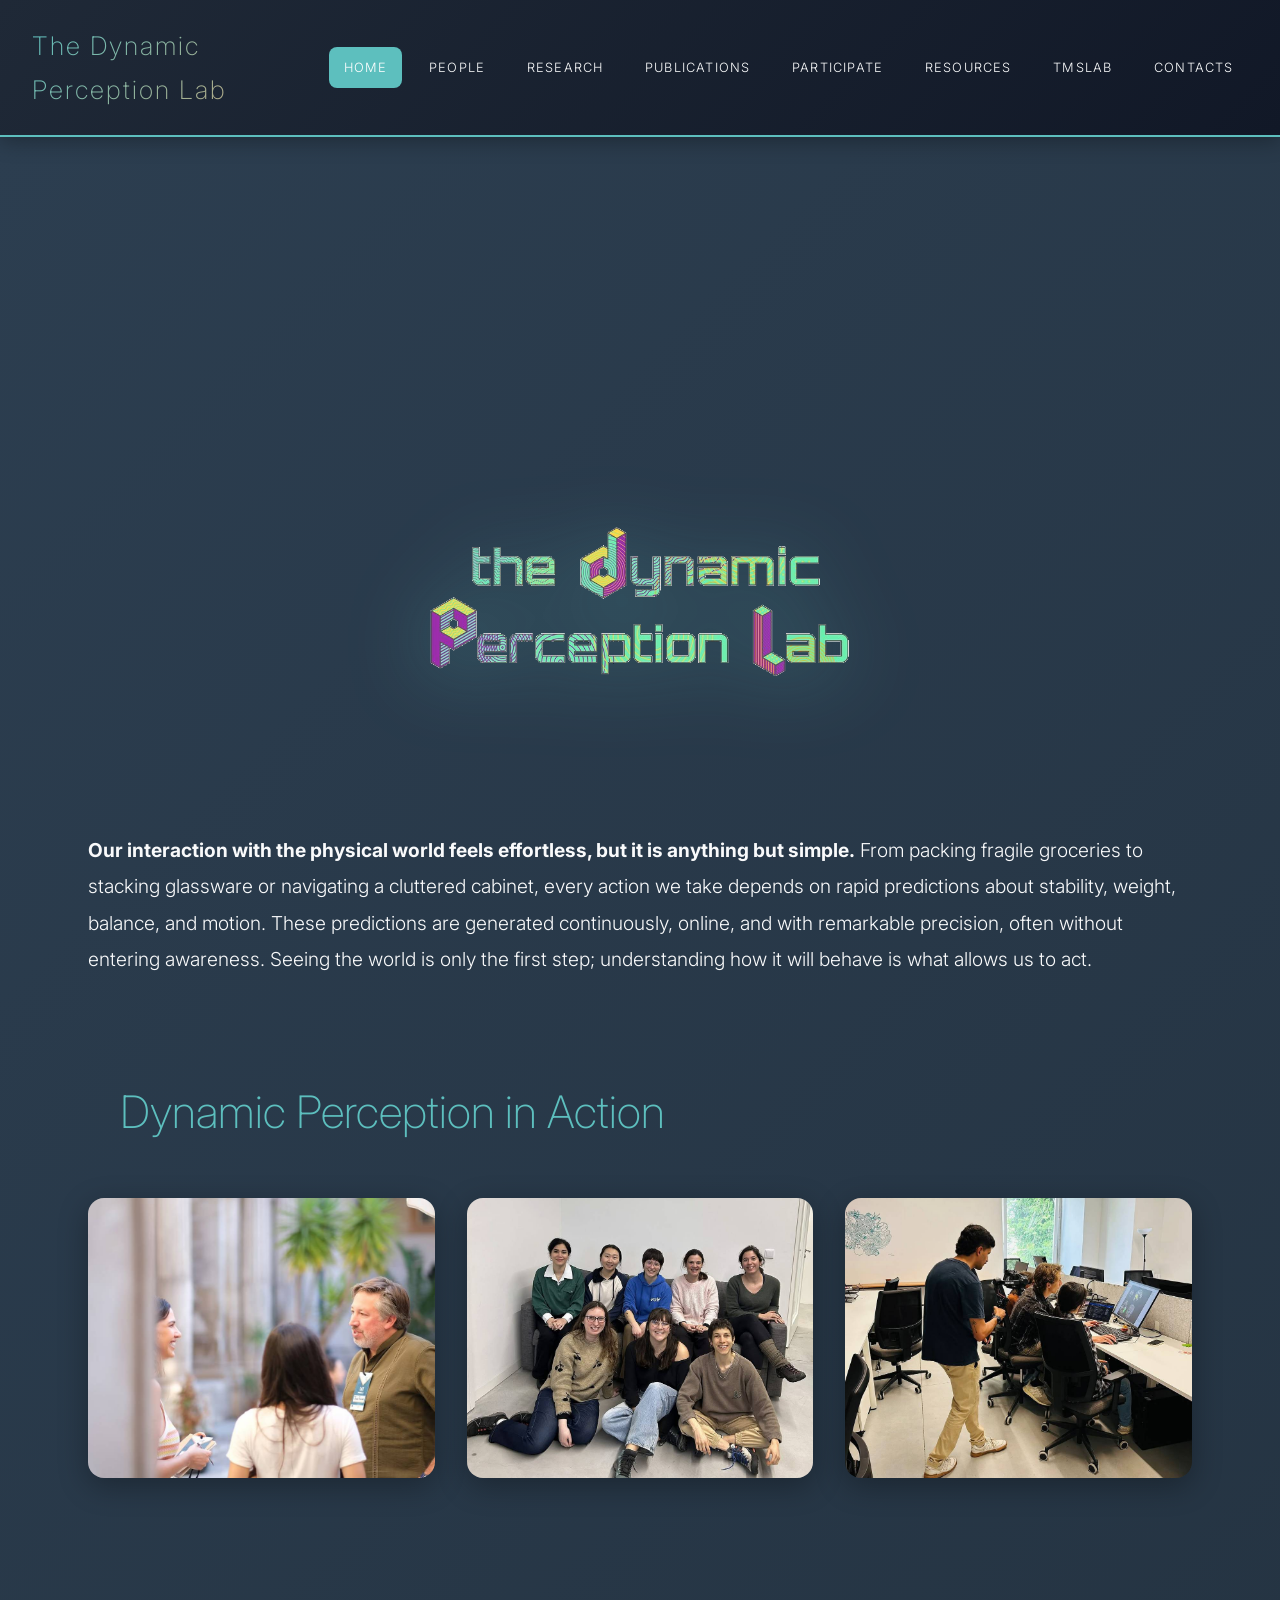
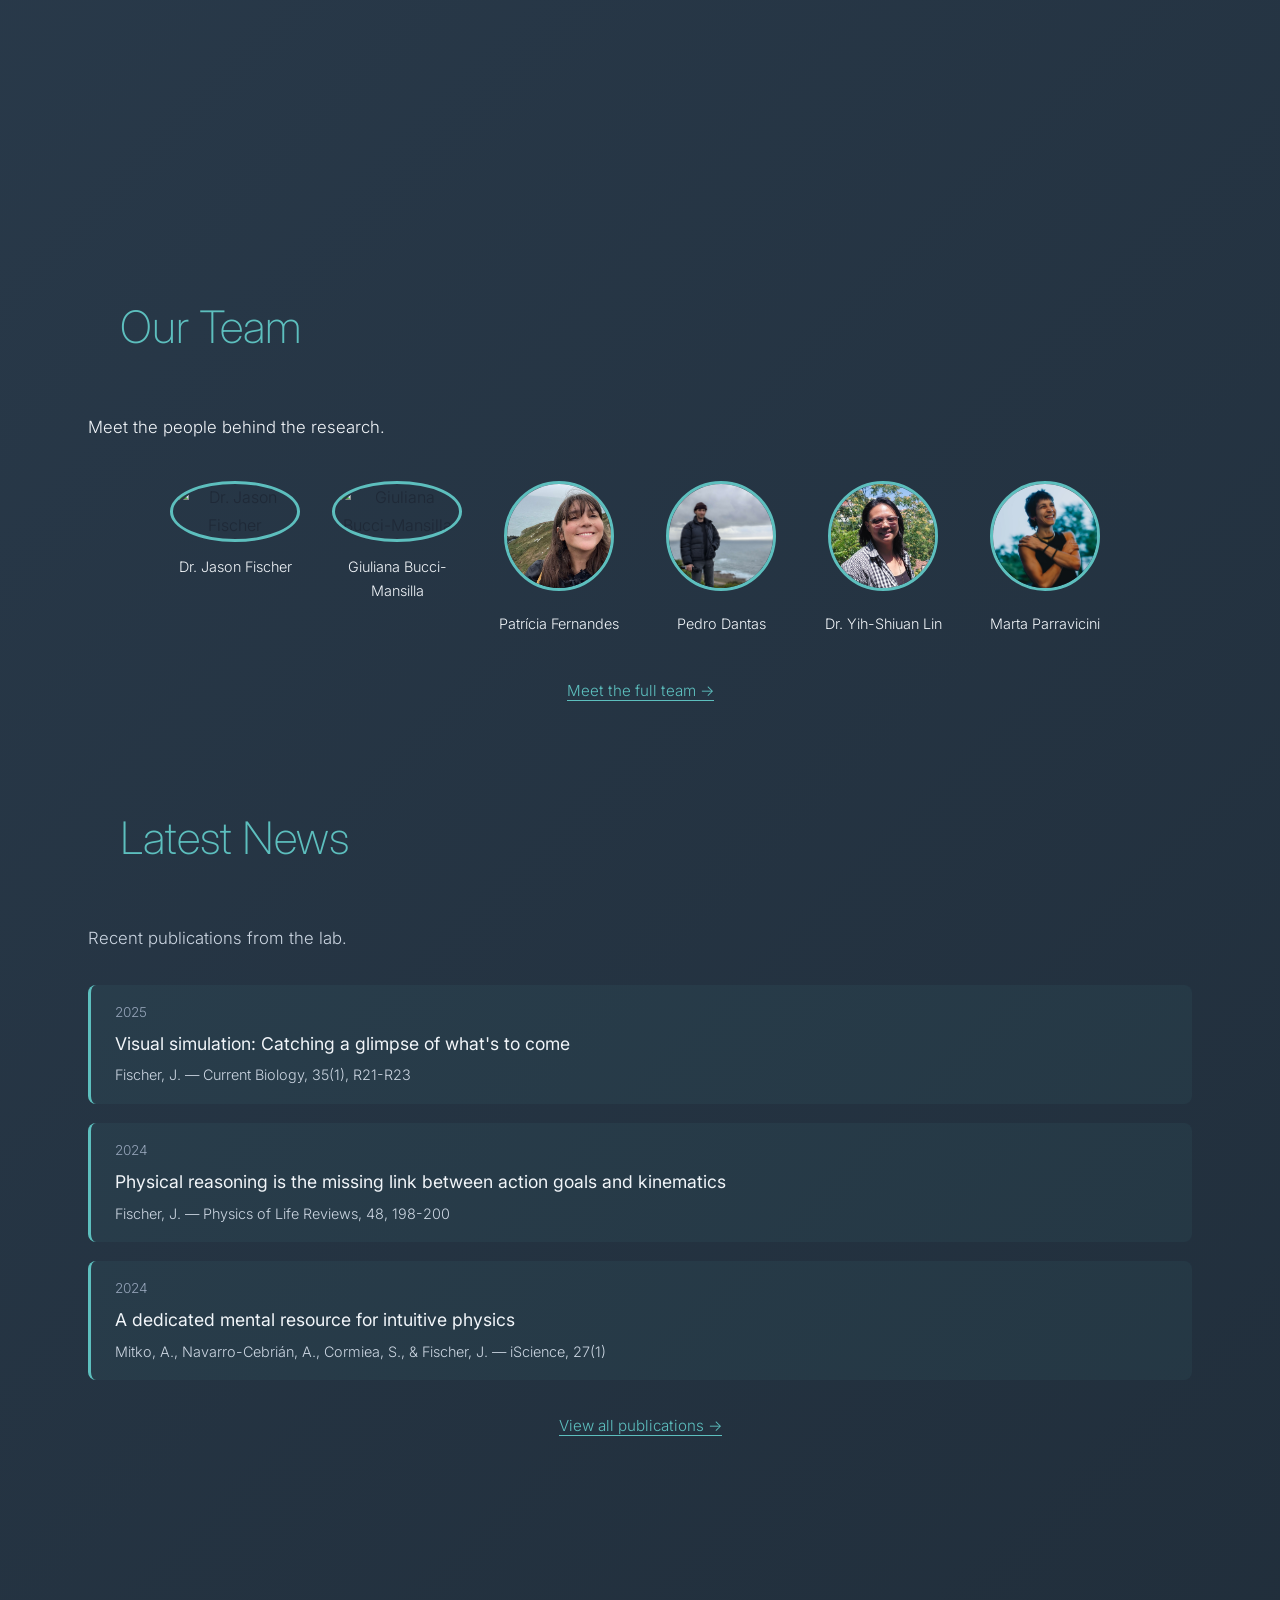
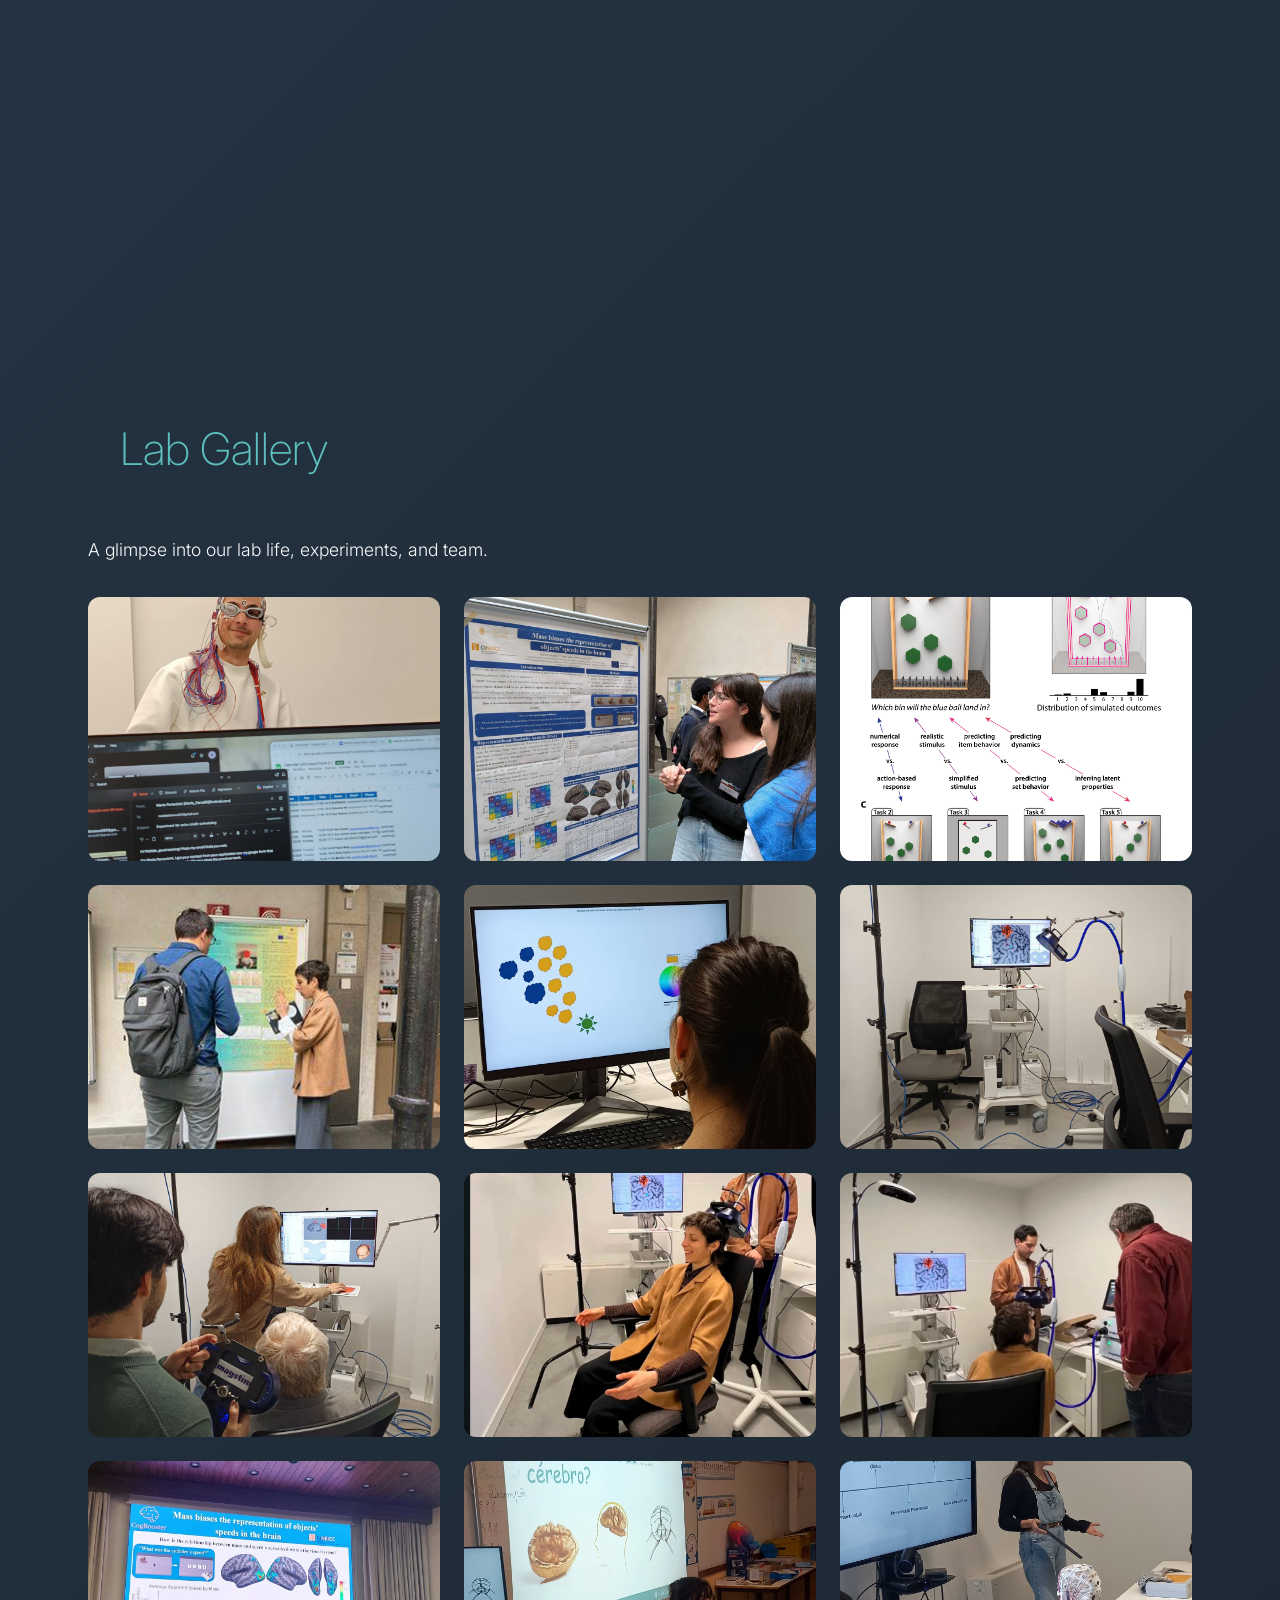
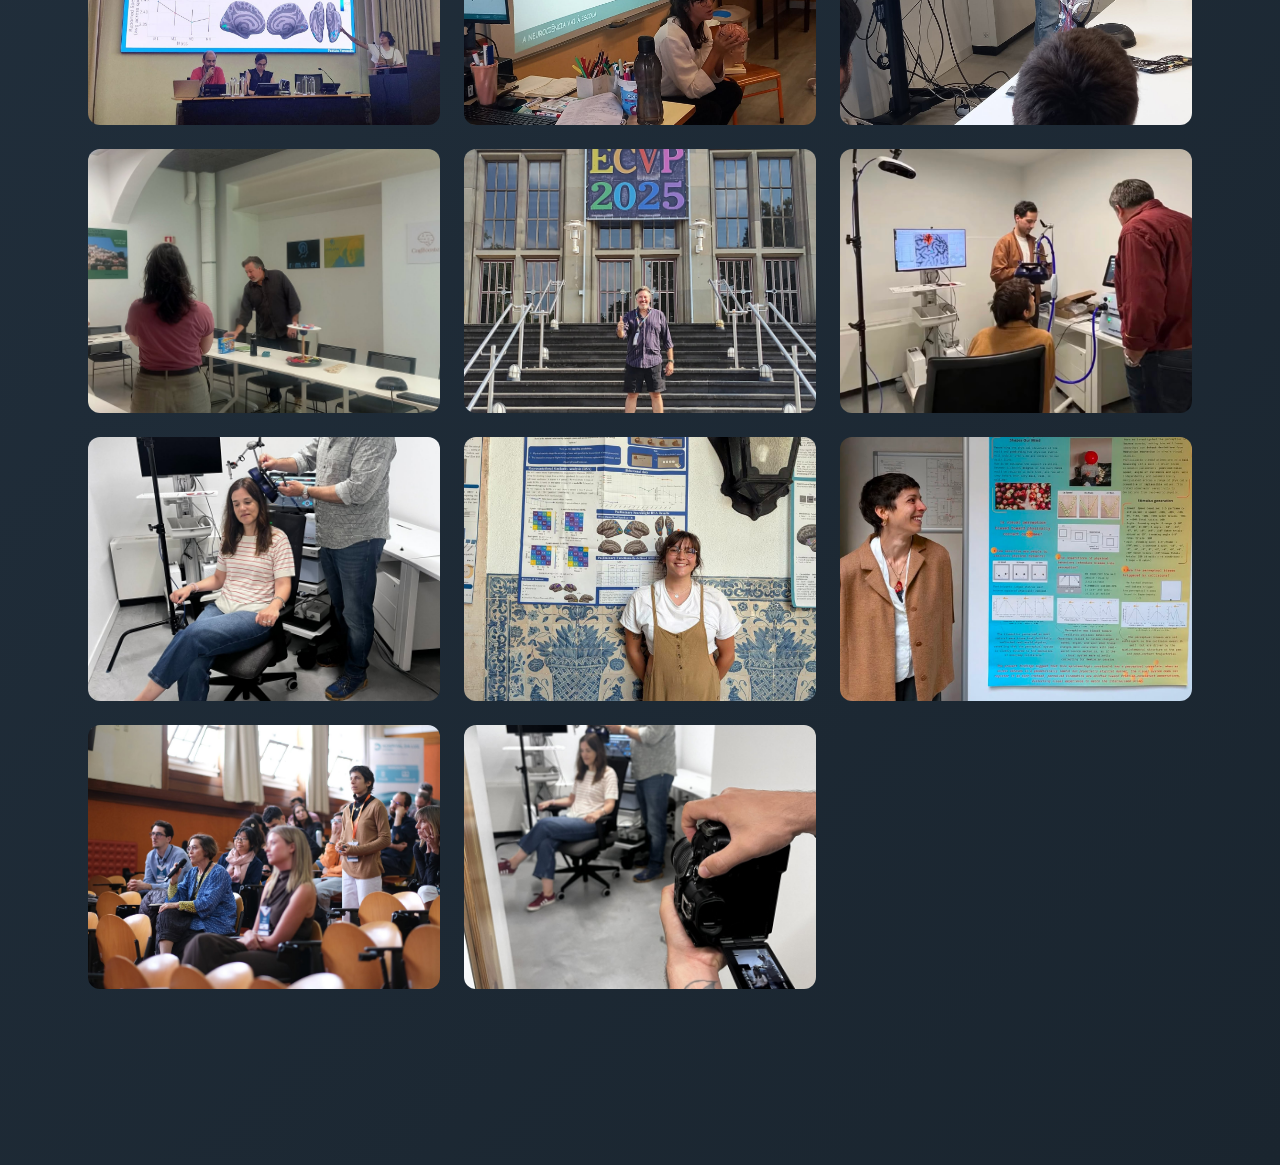
==== commit bb1c67d7: "Add logo section with image to index.html Added a new logo section with an image to the HTML." ====
--- a/index.html
+++ b/index.html
@@ -3017,6 +3017,12 @@
             <source src="partecipatevideo.mp4" type="video/mp4">
         </video>
     </section>
+
+    <div id="TIP" class="LOGO">
+    <!-- Logo più grande -->
+    <div class="logo-center" style="padding: 90px 20px;">
+        <img src="TIP_logo.png" alt="TIPlab" style="width: 520px; max-width: 90%;">
+    </div>
     
     <div class="container">
         <section class="section">
@@ -3520,7 +3526,7 @@
         <section class="section">
             <h2 class="section-title">Participate in Our Research</h2>
             <p style="font-size: 1.2rem; line-height: 1.9; color: #f1f5f9; margin-bottom: 3rem;">
-                We are currently recruiting participants for the following research studies. If you are interested in contributing to scientific research and gaining first-hand experience in experimental studies, we would be delighted to have you join us. Your participation plays a fundamental role in advancing our understanding of the human mind and brain. Join us!
+                We are recruiting participants for the following research studies. If you are interested in contributing to scientific research and gaining first-hand experience in experimental studies, we would be delighted to have you join us. Your participation plays a fundamental role in advancing our understanding of the human mind and brain. Join us!
             </p>
 
             <div style="display: grid; grid-template-columns: repeat(auto-fit, minmax(280px, 1fr)); gap: 3rem; margin-top: 2rem;">
@@ -3577,7 +3583,7 @@
                         </div>
                         
                         <h4 style="color: #d4a574; font-size: 1.6rem; font-weight: 400; margin-bottom: 1rem;">
-                            Physical Prediction in Dynamic Scenes
+                            Experiment 1
                         </h4>
                         
                         <div style="color: #f1f5f9; font-size: 0.95rem; line-height: 1.8; margin-bottom: 1.5rem;">
@@ -3615,11 +3621,11 @@
                     <div style="background: rgba(255, 255, 255, 0.05); border: 1px solid rgba(212, 165, 116, 0.3); border-radius: 16px; padding: 2.5rem; border-left: 4px solid #fb923c; transition: all 0.3s ease;" onmouseover="this.style.transform='translateY(-5px)'; this.style.boxShadow='0 12px 35px rgba(212, 165, 116, 0.3)';" onmouseout="this.style.transform='translateY(0)'; this.style.boxShadow='none';">
                         <!-- Status Badge -->
                         <div style="display: inline-block; background: rgba(212, 165, 116, 0.2); color: #d4a574; border: 1px solid rgba(212, 165, 116, 0.5); padding: 0.4rem 1rem; border-radius: 8px; font-size: 0.75rem; font-weight: 500; text-transform: uppercase; margin-bottom: 1.5rem;">
-                            • Actively Recruiting
+                            • Actively recruting 
                         </div>
                         
                         <h4 style="color: #d4a574; font-size: 1.6rem; font-weight: 400; margin-bottom: 1rem;">
-                            Visual Processing of Stability Judgments
+                            Experiment 2
                         </h4>
                         
                         <div style="color: #f1f5f9; font-size: 0.95rem; line-height: 1.8; margin-bottom: 1.5rem;">
@@ -3770,7 +3776,7 @@
 
     
         <!-- Documentation Section - SENZA QUADRANTE GRANDE -->
-        <section class="section" style="margin-top: 2rem;">
+               <!--  <section class="section" style="margin-top: 2rem;">
             
             <div style="text-align: center; margin-bottom: 3rem;">
                 <h3 style="font-size: 2.2rem; font-weight: 300; margin: 0 0 1.5rem 0; color: #4ade80;">
@@ -3782,10 +3788,10 @@
             </div>
 
             <!-- Document Cards Grid - SFONDO NERO -->
-            <div style="display: grid; grid-template-columns: repeat(auto-fit, minmax(320px, 1fr)); gap: 2rem; margin-bottom: 2rem;">
+                    <!-- <div style="display: grid; grid-template-columns: repeat(auto-fit, minmax(320px, 1fr)); gap: 2rem; margin-bottom: 2rem;">
                 
                 <!-- Safety Manual -->
-                <div style="border-left: 3px solid #4ade80; padding: 1.5rem 2rem;">
+                       <!--  <div style="border-left: 3px solid #4ade80; padding: 1.5rem 2rem;">
                     <h4 style="color: #86efac; font-size: 1.3rem; margin-bottom: 1rem; font-weight: 300;">
                         TMS Safety Manual
                     </h4>
@@ -3807,7 +3813,7 @@
                 </div>
 
                 <!-- Use Policies -->
-                <div style="border-left: 3px solid #4ade80; padding: 1.5rem 2rem;">
+                        <!-- <div style="border-left: 3px solid #4ade80; padding: 1.5rem 2rem;">
                     <h4 style="color: #86efac; font-size: 1.3rem; margin-bottom: 1rem; font-weight: 300;">
                         Equipment Use Policy
                     </h4>
@@ -3829,7 +3835,7 @@
                 </div>
 
                 <!-- Quick Reference -->
-                <div style="border-left: 3px solid #4ade80; padding: 1.5rem 2rem;">
+                        <!-- <div style="border-left: 3px solid #4ade80; padding: 1.5rem 2rem;">
                     <h4 style="color: #86efac; font-size: 1.3rem; margin-bottom: 1rem; font-weight: 300;">
                         Quick Reference Guide
                     </h4>
@@ -3855,7 +3861,7 @@
 
         <!-- Liability Forms Section - SENZA QUADRANTE GRANDE -->
         <!-- Liability Forms Section -->
-<section class="section" style="margin-top: 4rem;">
+        <!-- <section class="section" style="margin-top: 4rem;">
     
     <div style="text-align: center; margin-bottom: 3rem;">
         <h3 style="font-size: 2.2rem; font-weight: 300; margin: 0 0 1.5rem 0; color: #4ade80;">
@@ -3869,7 +3875,7 @@
     <div style="display: grid; grid-template-columns: repeat(auto-fit, minmax(350px, 1fr)); gap: 2rem; margin-bottom: 2rem;">
         
         <!-- User Agreement -->
-        <div style="border-left: 3px solid #4ade80; padding: 1.5rem 2rem;">
+                <!-- <div style="border-left: 3px solid #4ade80; padding: 1.5rem 2rem;">
             <div style="display: inline-block; background: rgba(74, 222, 128, 0.2); color: #86efac; border: 1px solid rgba(74, 222, 128, 0.5); padding: 0.4rem 1rem; border-radius: 8px; font-size: 0.75rem; font-weight: 400; text-transform: uppercase; margin-bottom: 1.5rem;">
                 Required
             </div>
@@ -3902,7 +3908,7 @@
         </div>
 
         <!-- Screening Form -->
-        <div style="border-left: 3px solid #4ade80; padding: 1.5rem 2rem;">
+                <!-- <div style="border-left: 3px solid #4ade80; padding: 1.5rem 2rem;">
             <div style="display: inline-block; background: rgba(74, 222, 128, 0.2); color: #86efac; border: 1px solid rgba(74, 222, 128, 0.5); padding: 0.4rem 1rem; border-radius: 8px; font-size: 0.75rem; font-weight: 400; text-transform: uppercase; margin-bottom: 1.5rem;">
                 Required - Each Session
             </div>
@@ -3937,7 +3943,7 @@
     </div>
 
     <!-- Submission Info -->
-    <div style="padding: 2rem 0; text-align: center; border-top: 1px solid rgba(74, 222, 128, 0.2); margin-top: 2rem;">
+            <!-- <div style="padding: 2rem 0; text-align: center; border-top: 1px solid rgba(74, 222, 128, 0.2); margin-top: 2rem;">
         <h4 style="color: #86efac; font-size: 1.2rem; font-weight: 300; margin-bottom: 1rem;">
             How to Submit Forms
         </h4>
@@ -3952,7 +3958,7 @@
     </div>
 </section>
         <!-- Scheduling Calendar Section - SENZA QUADRANTE GRANDE -->
-        <section class="section" style="margin-top: 4rem;">
+                <!-- <section class="section" style="margin-top: 4rem;">
             
             <div style="text-align: center; margin-bottom: 3rem;">
                 <h3 style="font-size: 2.2rem; font-weight: 300; margin: 0 0 1.5rem 0; color: #4ade80;">
@@ -3964,7 +3970,7 @@
             </div>
 
             <!-- Calendar Info Box - SFONDO NERO -->
-            <div style="border-top: 1px solid rgba(74, 222, 128, 0.2); padding: 3rem 0; text-align: center;">
+                    <!-- <div style="border-top: 1px solid rgba(74, 222, 128, 0.2); padding: 3rem 0; text-align: center;">
                 
                 <h4 style="color: #86efac; font-size: 1.5rem; font-weight: 300; margin-bottom: 1.5rem;">
                     TMS Equipment Booking System
@@ -3975,7 +3981,7 @@
                 </p>
 
                 <!-- Calendar Access Info - SFONDO NERO -->
-                <div style="display: grid; grid-template-columns: repeat(auto-fit, minmax(250px, 1fr)); gap: 2rem; margin: 2rem 0;">
+                        <!-- <div style="display: grid; grid-template-columns: repeat(auto-fit, minmax(250px, 1fr)); gap: 2rem; margin: 2rem 0;">
                     <div style="padding: 1rem 0; border-bottom: 1px solid rgba(74, 222, 128, 0.15);">
                         <h5 style="color: #86efac; margin: 0.5rem 0; font-size: 1.1rem; font-weight: 300;">Access Required</h5>
                         <p style="color: #94a3b8; margin: 0; font-size: 0.9rem;">Approved users only</p>
@@ -3993,7 +3999,7 @@
                 </div>
 
                 <!-- CTA Button -->
-                <div style="margin-top: 2.5rem;">
+                        <!-- <div style="margin-top: 2.5rem;">
                     <a href="#" 
                        style="display: inline-block; padding: 1.2rem 3rem; background: transparent; border: 2px solid #4ade80; color: #4ade80; text-decoration: none; border-radius: 12px; font-weight: 400; font-size: 1.1rem; transition: all 0.3s ease;"
                        onmouseover="this.style.background='rgba(74, 222, 128, 0.1)'; this.style.transform='translateY(-3px)'; this.style.boxShadow='0 8px 25px rgba(74, 222, 128, 0.3)';"
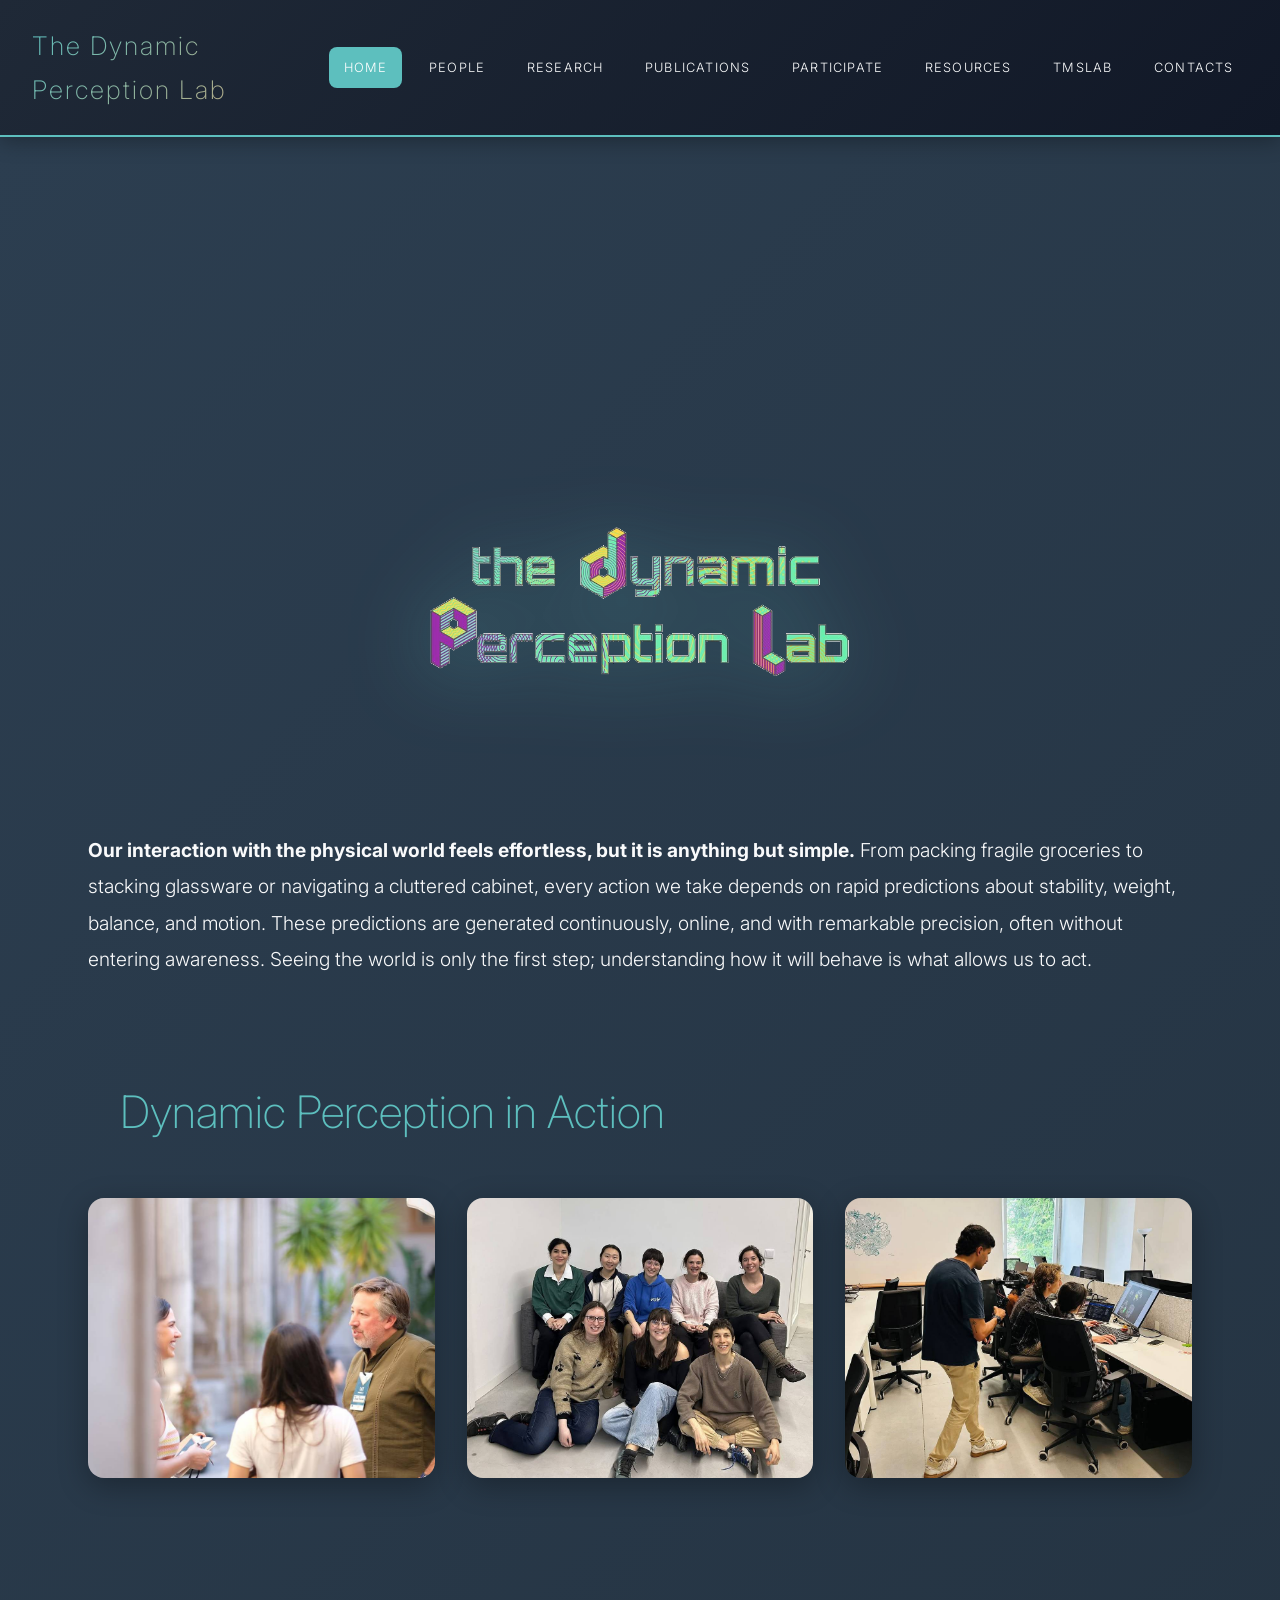
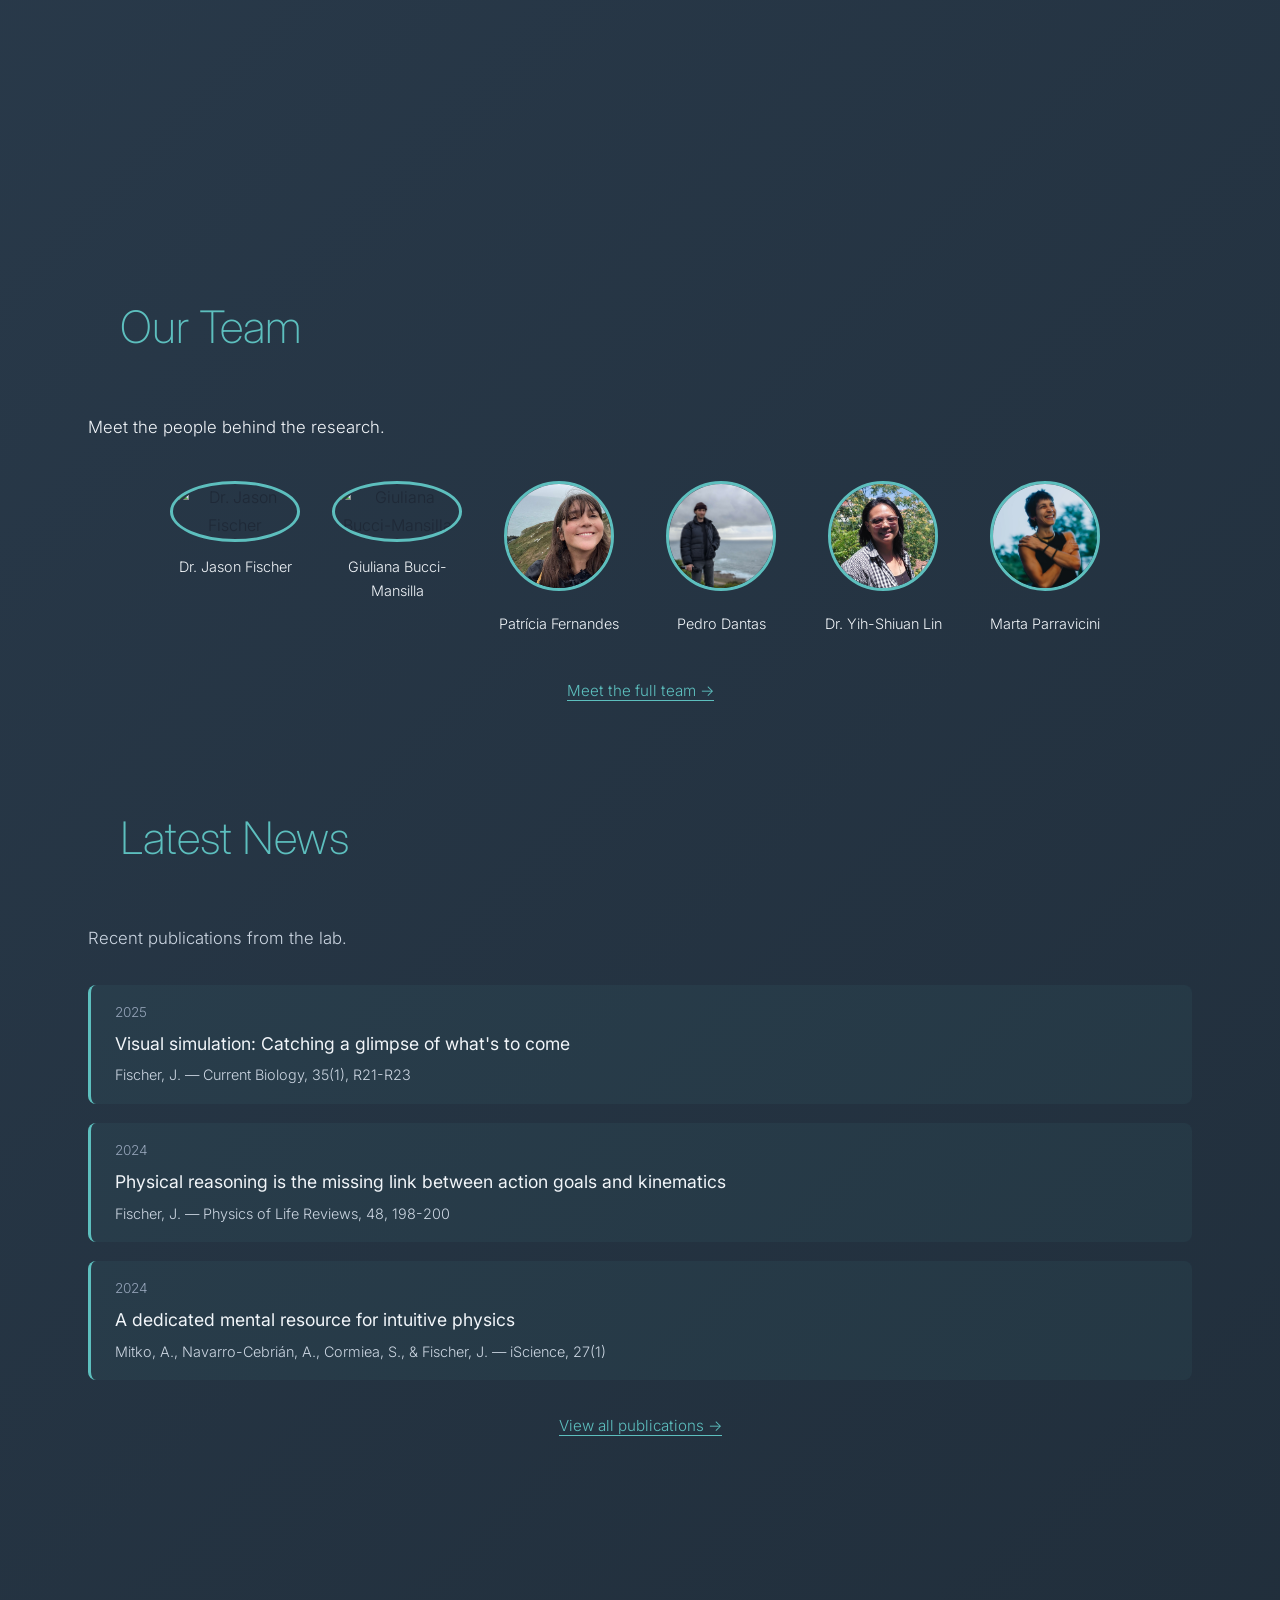
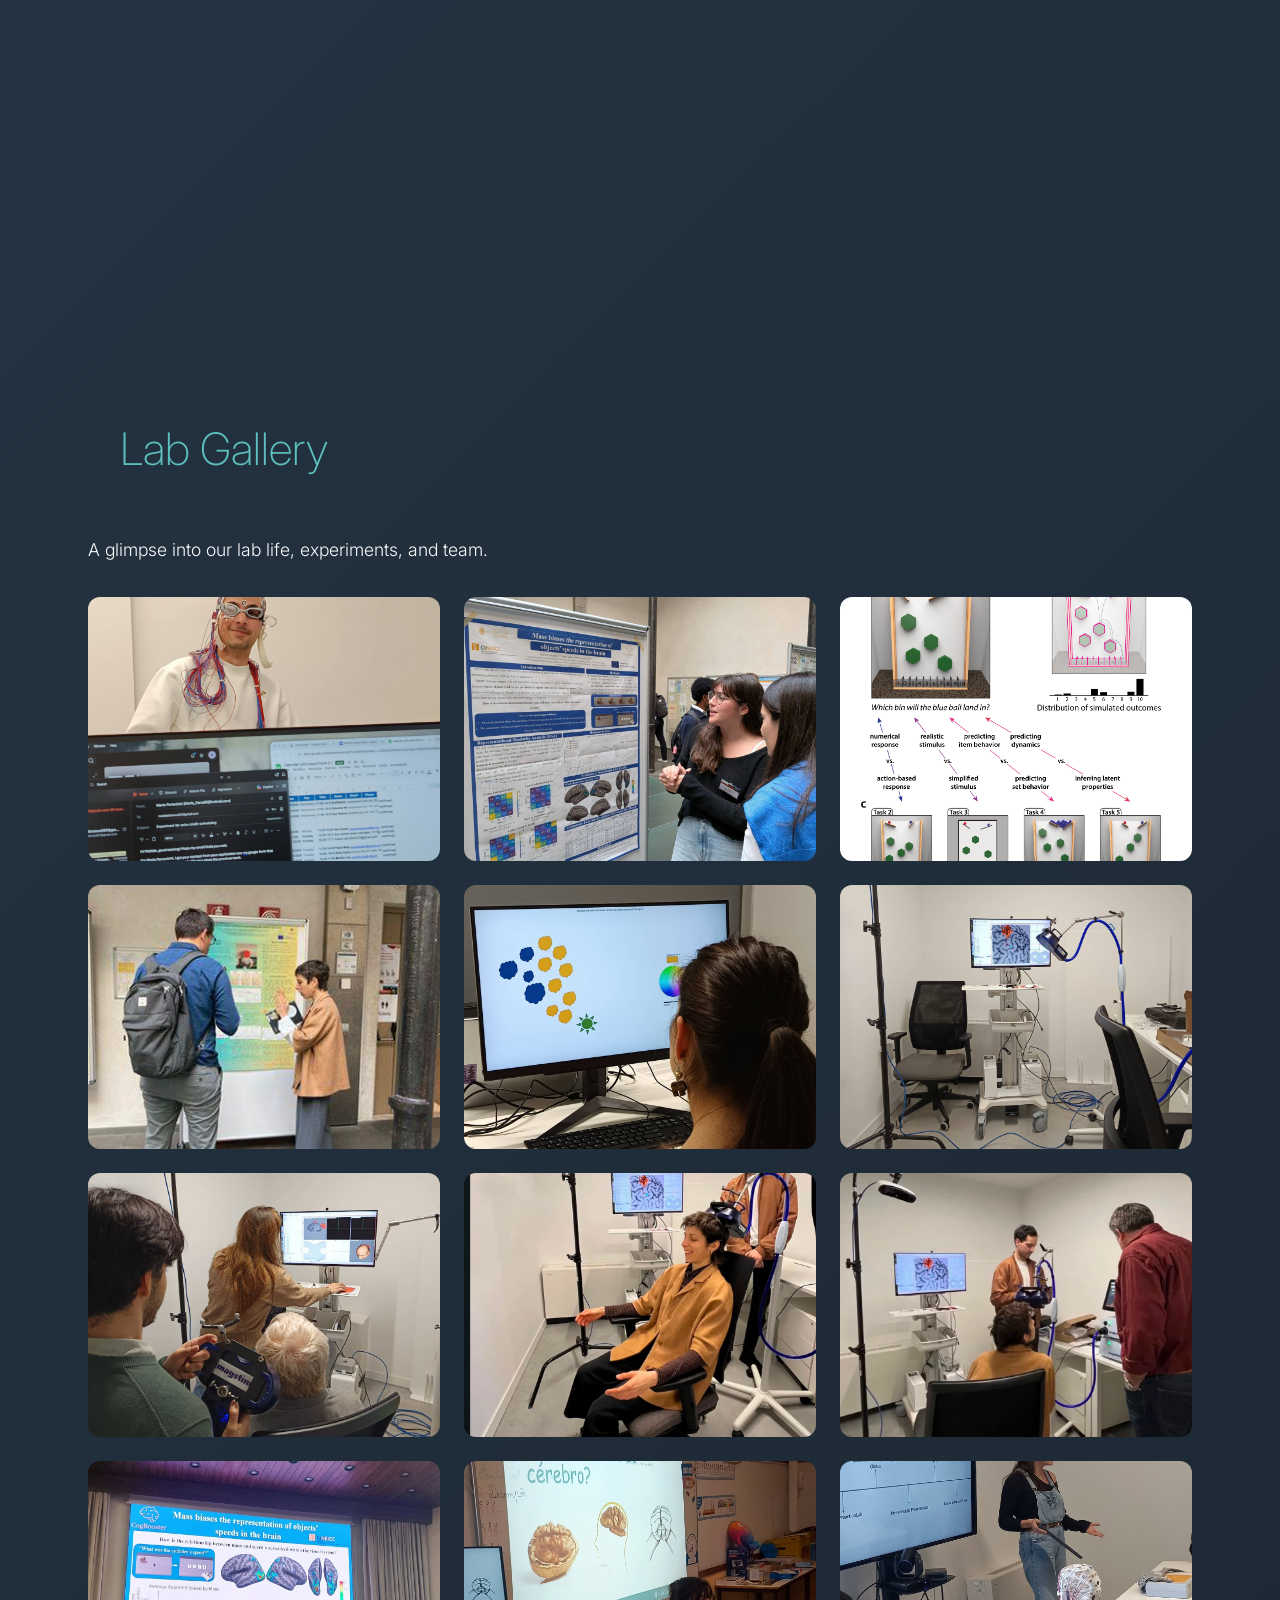
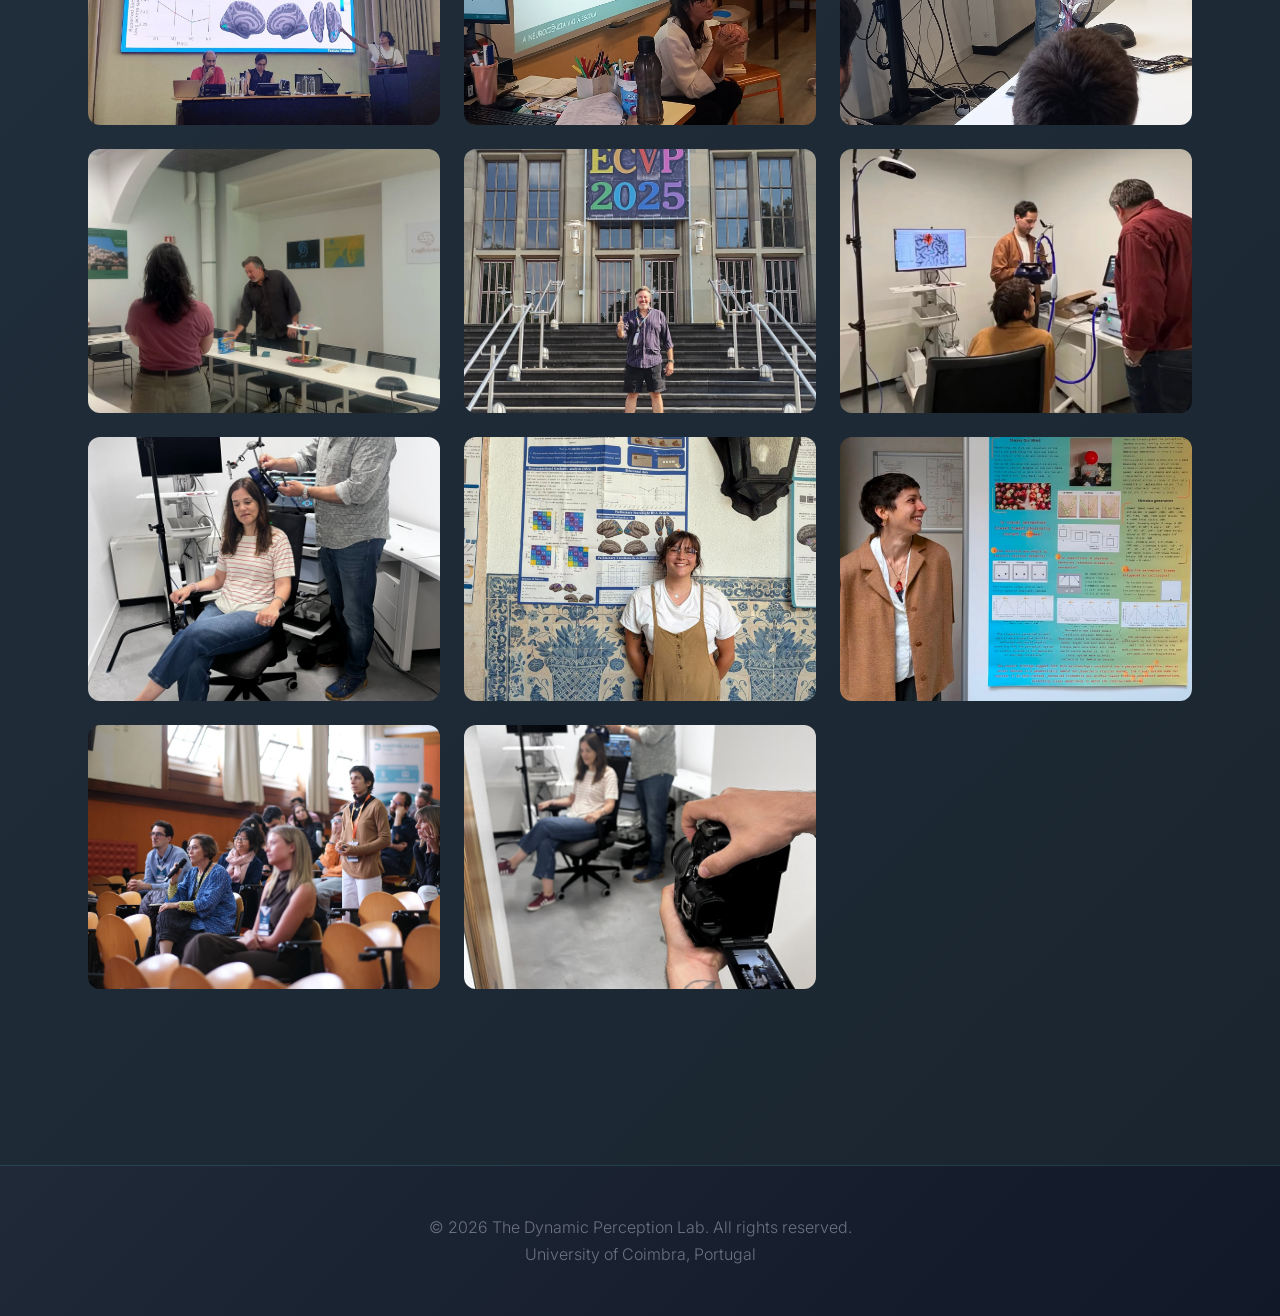
==== commit 48959708: "Restore logo section for lab members Reintroduced the logo section for lab members with updated styl" ====
--- a/index.html
+++ b/index.html
@@ -3018,11 +3018,7 @@
         </video>
     </section>
 
-    <div id="TIP" class="LOGO">
-    <!-- Logo più grande -->
-    <div class="logo-center" style="padding: 90px 20px;">
-        <img src="TIP_logo.png" alt="TIPlab" style="width: 520px; max-width: 90%;">
-    </div>
+    
     
     <div class="container">
         <section class="section">
@@ -3033,10 +3029,16 @@
         </section>
 
         <!-- LAB STIMULI REPOSITORY (MEMBERS ONLY) -->
+        
         <section class="section" style="margin-top: 2rem;">
             <div style="padding: 2.5rem; background: rgba(44, 127, 184, 0.08); border: 1px solid rgba(44, 127, 184, 0.3); border-radius: 16px; text-align: center;">
                 <div style="display: inline-block; background: rgba(44, 127, 184, 0.2); color: #7ec8f2; border: 1px solid rgba(44, 127, 184, 0.5); padding: 0.4rem 1rem; border-radius: 8px; font-size: 0.75rem; font-weight: 500; text-transform: uppercase; margin-bottom: 1.2rem;">
                     Lab Members Only
+                <div id="TIP" class="LOGO">
+                <!-- Logo più grande -->
+                <div class="logo-center" style="padding: 80px 15px;">
+                <img src="TIP_logo.png" alt="TIPlab" style="width: 320px; max-width: 80%;">
+                </div>
                 </div>
                 <h3 style="color: #2c7fb8; font-size: 1.6rem; font-weight: 300; margin-bottom: 1rem;">Stimuli Repository</h3>
                 <p style="color: #f1f5f9; font-size: 1rem; line-height: 1.8; max-width: 650px; margin: 0 auto 1.8rem;">
@@ -4251,6 +4253,7 @@
     { src: "posterm.jpeg", caption: "Research" },
     { src: "saw.jpg", caption: "Research" },
     { src: "tmsss.jpg", caption: "Research" },
+    { src: "TIP_logo.png", caption: "Research" },
     { src: "jf.jpg", caption: "Physical prediction" },
     { src: "female.jpg", caption: "Stability and balance" },
     { src: "lsb.jpg", caption: "Structural dynamics" }
